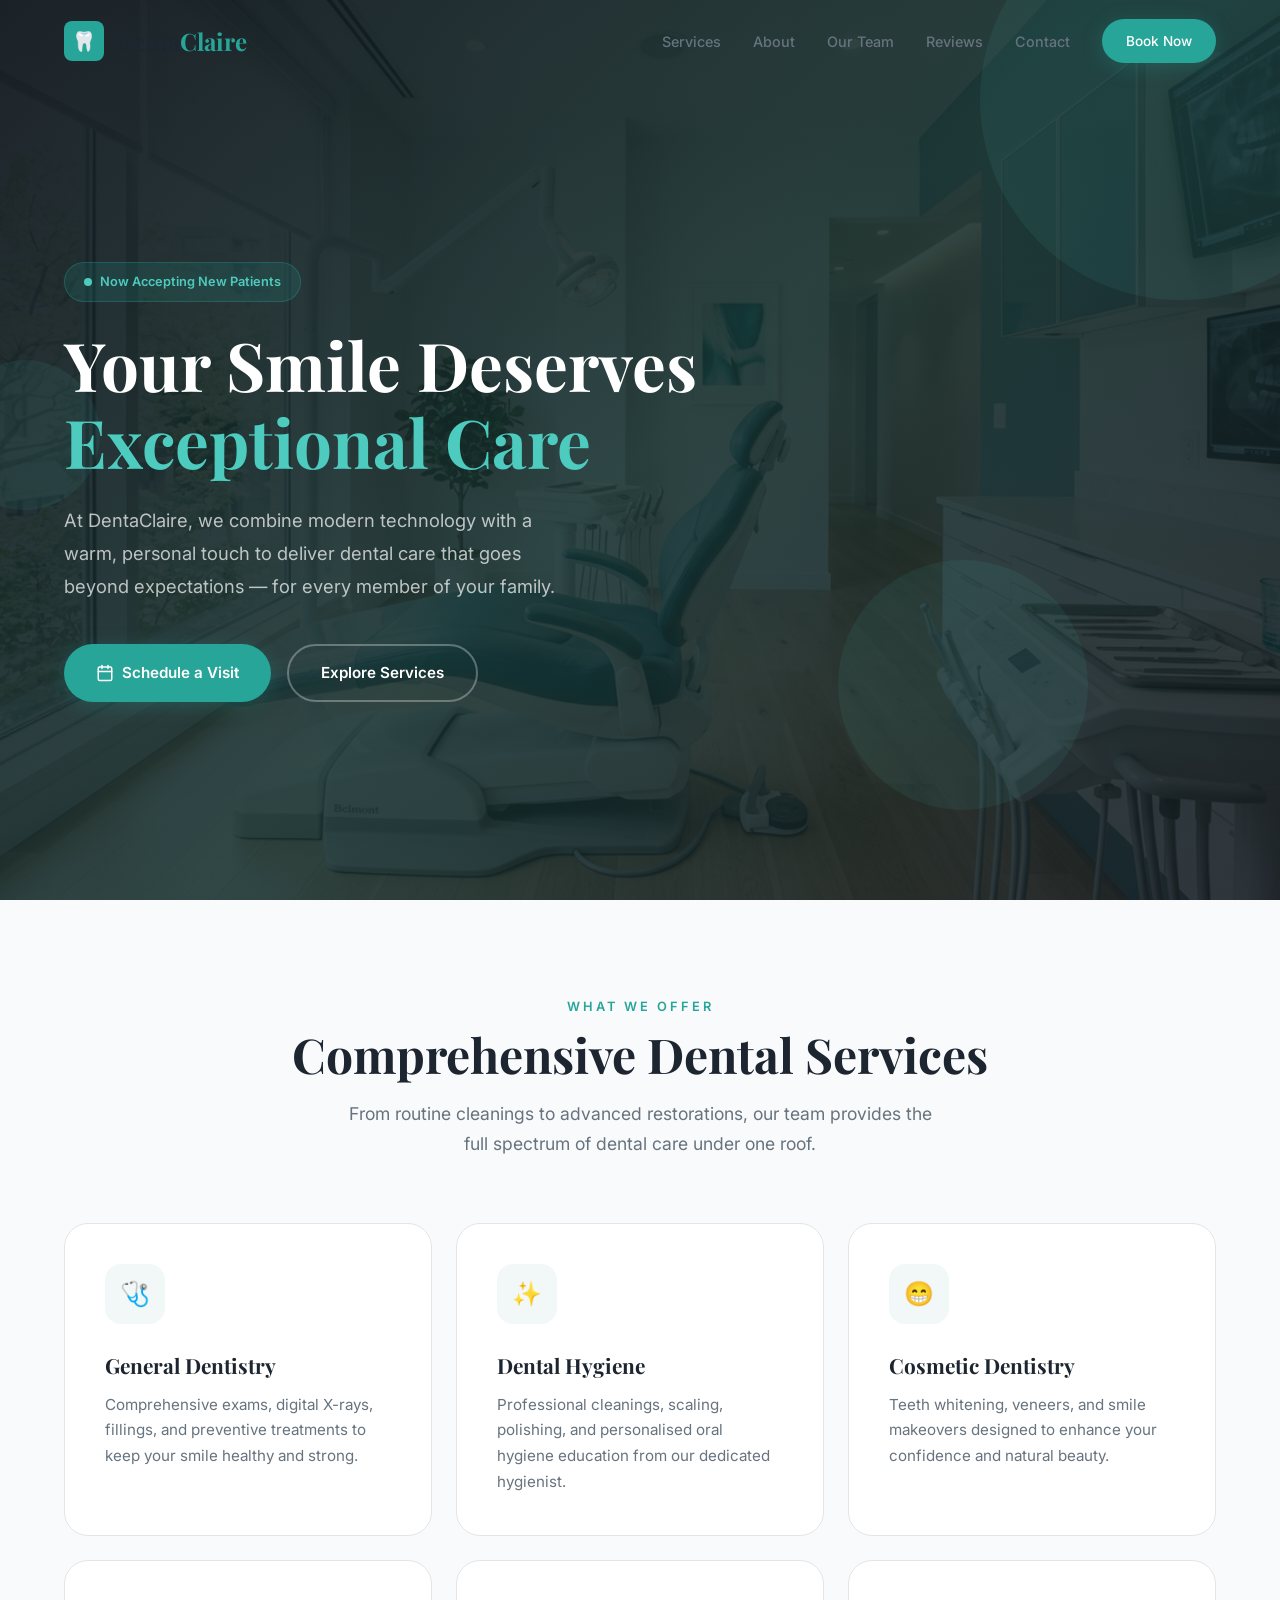
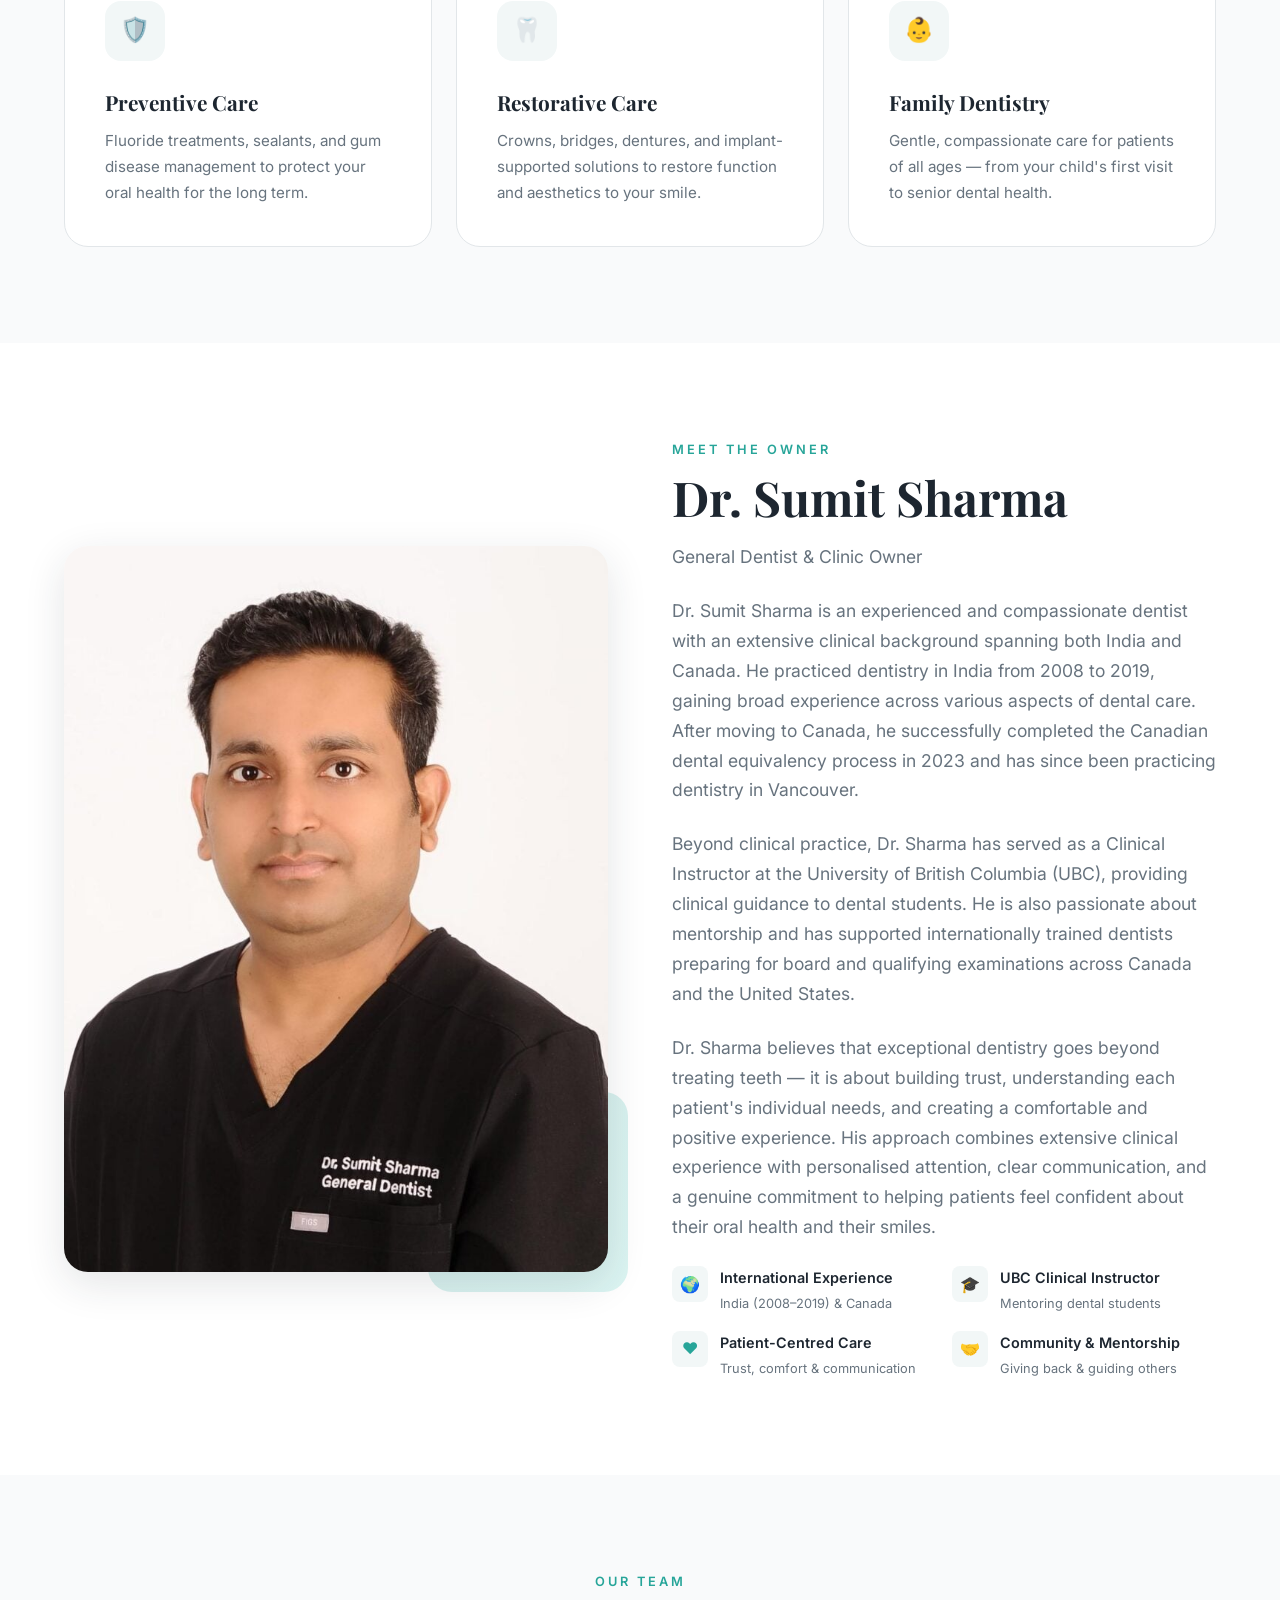
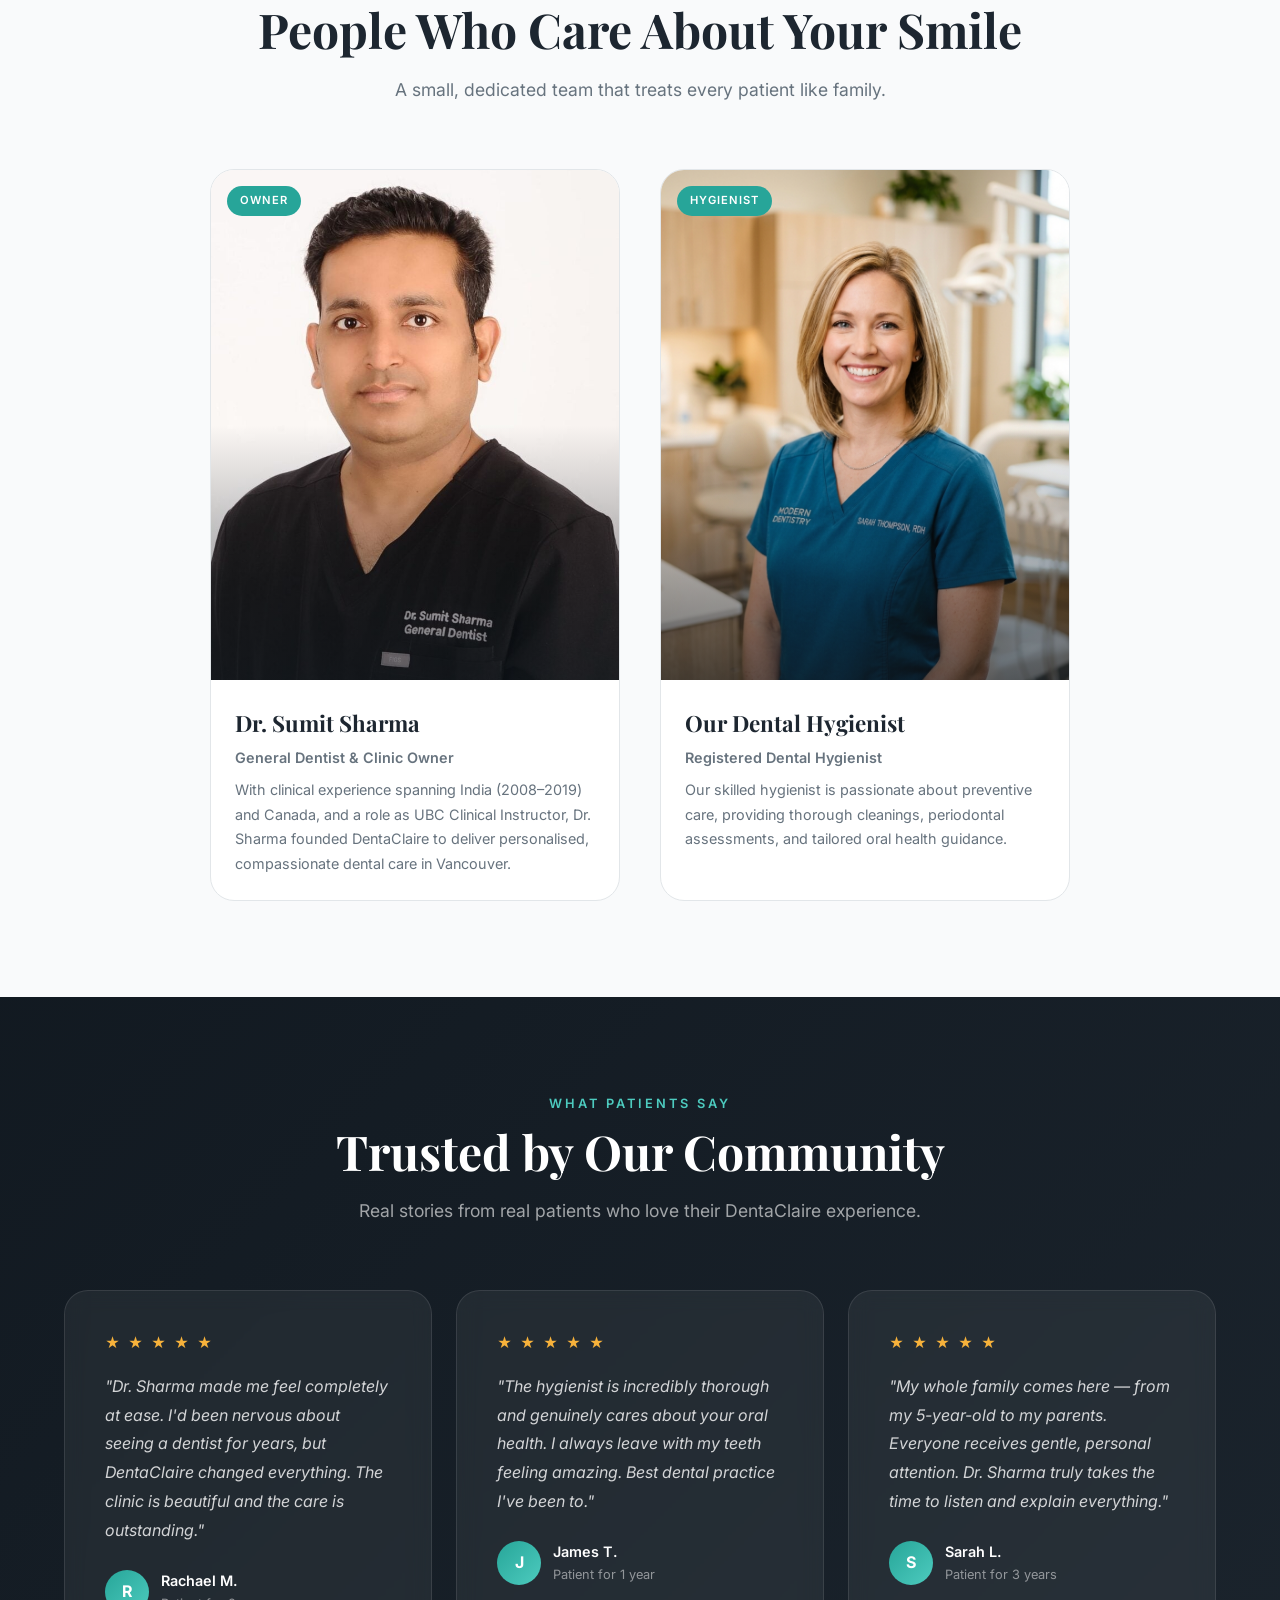
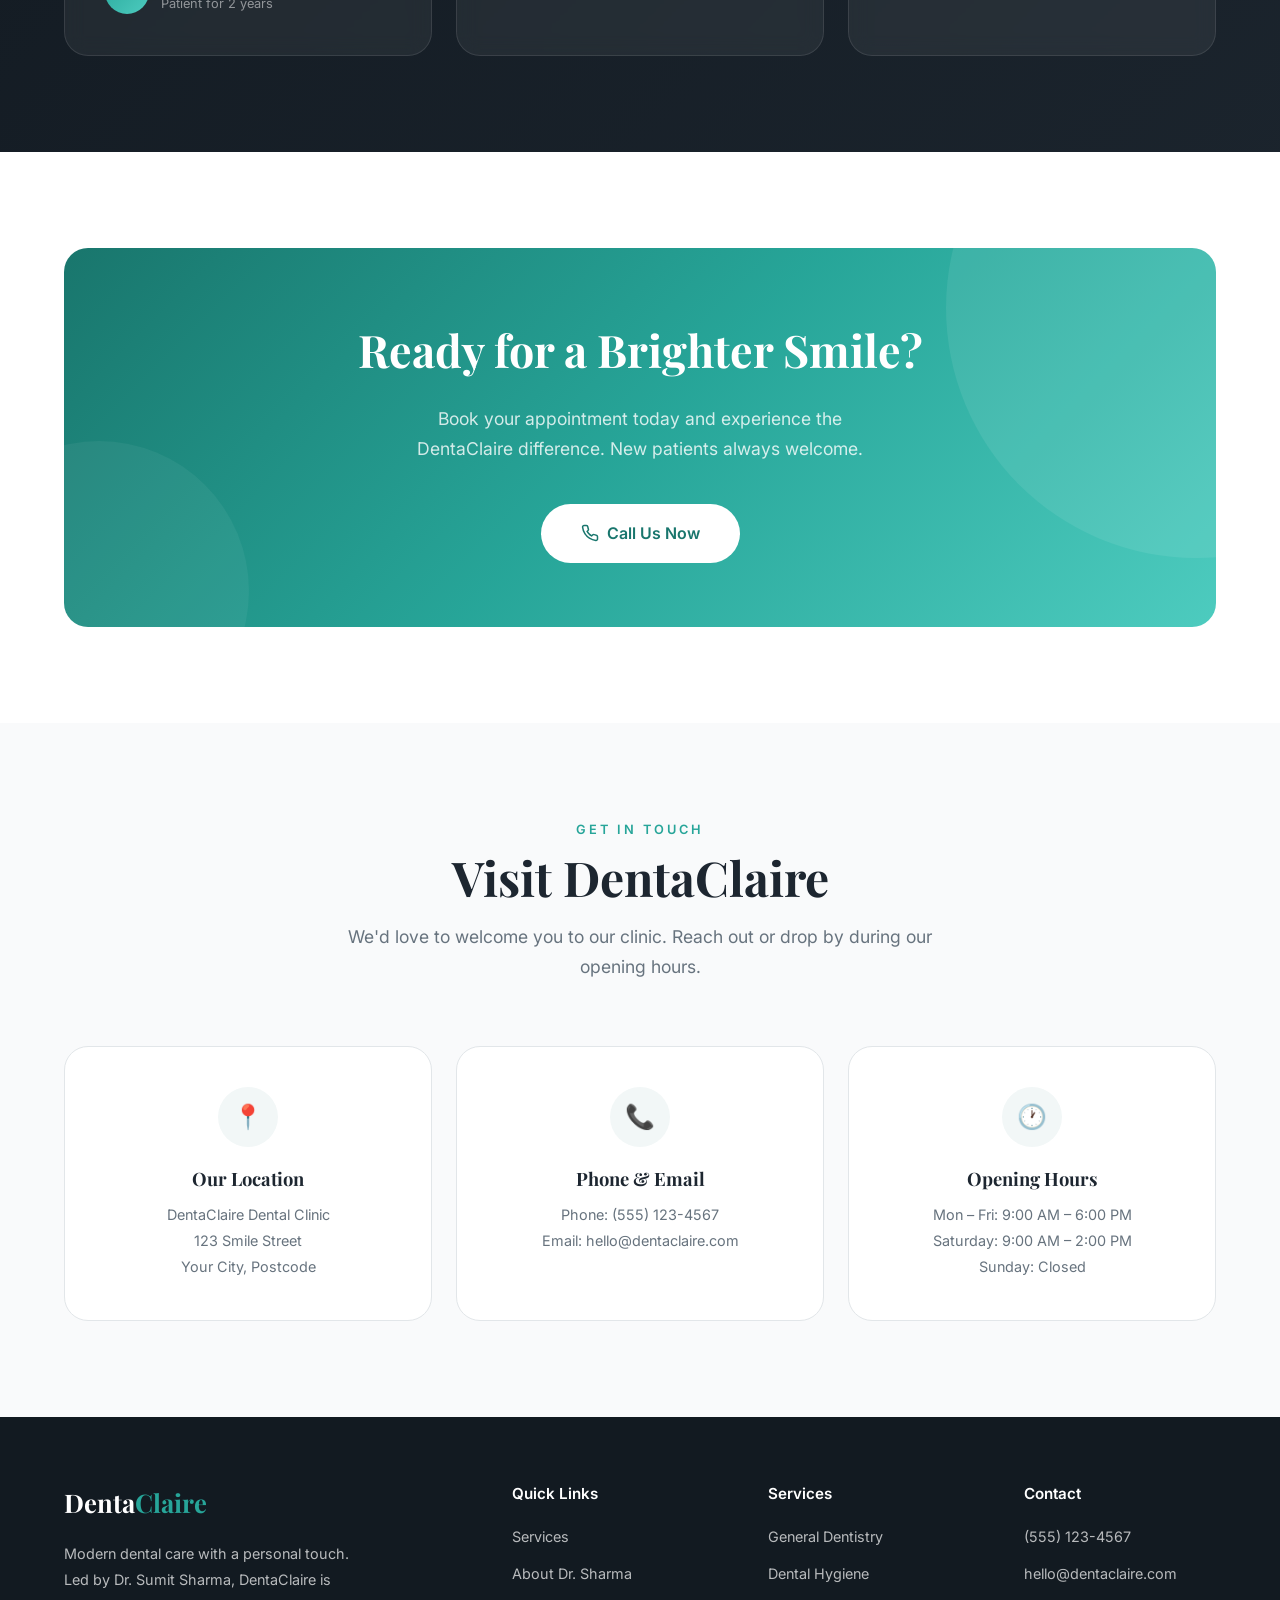
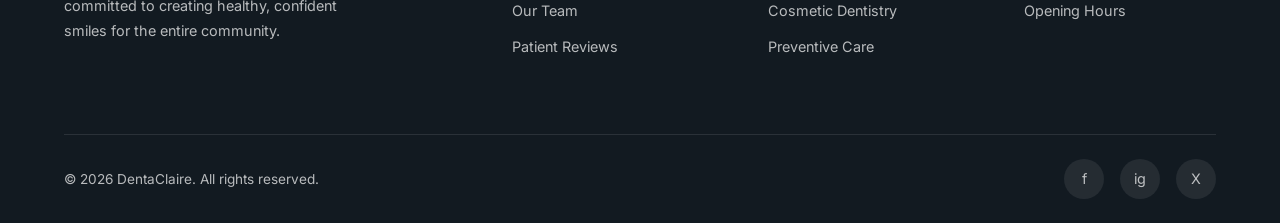
==== index.html @ c6ce3fb0 "Add files via upload" ====
<!DOCTYPE html>
<html lang="en">
<head>
  <meta charset="UTF-8">
  <meta name="viewport" content="width=device-width, initial-scale=1.0">
  <title>DentaClaire — Modern Dental Care by Dr. Sumit Sharma</title>
  <meta name="description" content="DentaClaire offers exceptional dental care including general dentistry and hygiene services. Led by Dr. Sumit Sharma, owner and general dentist, we provide a premium patient experience.">
  <meta name="keywords" content="dentist, dental clinic, dental hygienist, Dr. Sumit Sharma, DentaClaire, teeth cleaning, oral health">
  <link rel="stylesheet" href="style.css">
  <link rel="icon" type="image/svg+xml" href="data:image/svg+xml,<svg xmlns='http://www.w3.org/2000/svg' viewBox='0 0 100 100'><text y='.9em' font-size='90'>🦷</text></svg>">
</head>
<body>

  <!-- ============================================ -->
  <!-- NAVIGATION                                   -->
  <!-- ============================================ -->
  <nav class="navbar" id="navbar">
    <div class="container">
      <a href="#" class="nav-logo">
        <div class="nav-logo-icon">🦷</div>
        <div class="nav-logo-text">Denta<span>Claire</span></div>
      </a>

      <ul class="nav-links" id="navLinks">
        <li><a href="#services">Services</a></li>
        <li><a href="#about">About</a></li>
        <li><a href="#team">Our Team</a></li>
        <li><a href="#testimonials">Reviews</a></li>
        <li><a href="#contact">Contact</a></li>
        <li><a href="#contact" class="btn btn-primary nav-cta">Book Now</a></li>
      </ul>

      <button class="nav-toggle" id="navToggle" aria-label="Toggle navigation">
        <span></span>
        <span></span>
        <span></span>
      </button>
    </div>
  </nav>

  <!-- ============================================ -->
  <!-- HERO                                         -->
  <!-- ============================================ -->
  <section class="hero" id="hero">
    <div class="hero-bg">
      <img src="images/hero.jpg" alt="Modern DentaClaire clinic interior">
    </div>
    <div class="hero-shapes">
      <div class="hero-shape"></div>
      <div class="hero-shape"></div>
      <div class="hero-shape"></div>
    </div>
    <div class="container">
      <div class="hero-content">
        <div class="hero-badge">
          <span class="dot"></span>
          Now Accepting New Patients
        </div>
        <h1>
          Your Smile Deserves<br>
          <span class="highlight">Exceptional Care</span>
        </h1>
        <p>
          At DentaClaire, we combine modern technology with a warm, personal touch to deliver dental care that goes beyond expectations — for every member of your family.
        </p>
        <div class="hero-btns">
          <a href="#contact" class="btn btn-primary">
            <svg width="18" height="18" viewBox="0 0 24 24" fill="none" stroke="currentColor" stroke-width="2" stroke-linecap="round" stroke-linejoin="round"><rect x="3" y="4" width="18" height="18" rx="2" ry="2"/><line x1="16" y1="2" x2="16" y2="6"/><line x1="8" y1="2" x2="8" y2="6"/><line x1="3" y1="10" x2="21" y2="10"/></svg>
            Schedule a Visit
          </a>
          <a href="#services" class="btn btn-outline" style="border-color: hsla(0,0%,100%,0.3); color: #fff;">
            Explore Services
          </a>
        </div>

      </div>
    </div>
  </section>

  <!-- ============================================ -->
  <!-- SERVICES                                     -->
  <!-- ============================================ -->
  <section class="services" id="services">
    <div class="container">
      <div class="services-header reveal">
        <p class="section-eyebrow">What We Offer</p>
        <h2 class="section-title">Comprehensive Dental Services</h2>
        <p class="section-subtitle">
          From routine cleanings to advanced restorations, our team provides the full spectrum of dental care under one roof.
        </p>
      </div>
      <div class="services-grid">

        <div class="service-card reveal">
          <div class="service-icon">🩺</div>
          <h3>General Dentistry</h3>
          <p>Comprehensive exams, digital X-rays, fillings, and preventive treatments to keep your smile healthy and strong.</p>
        </div>

        <div class="service-card reveal">
          <div class="service-icon">✨</div>
          <h3>Dental Hygiene</h3>
          <p>Professional cleanings, scaling, polishing, and personalised oral hygiene education from our dedicated hygienist.</p>
        </div>

        <div class="service-card reveal">
          <div class="service-icon">😁</div>
          <h3>Cosmetic Dentistry</h3>
          <p>Teeth whitening, veneers, and smile makeovers designed to enhance your confidence and natural beauty.</p>
        </div>

        <div class="service-card reveal">
          <div class="service-icon">🛡️</div>
          <h3>Preventive Care</h3>
          <p>Fluoride treatments, sealants, and gum disease management to protect your oral health for the long term.</p>
        </div>

        <div class="service-card reveal">
          <div class="service-icon">🦷</div>
          <h3>Restorative Care</h3>
          <p>Crowns, bridges, dentures, and implant-supported solutions to restore function and aesthetics to your smile.</p>
        </div>

        <div class="service-card reveal">
          <div class="service-icon">👶</div>
          <h3>Family Dentistry</h3>
          <p>Gentle, compassionate care for patients of all ages — from your child's first visit to senior dental health.</p>
        </div>

      </div>
    </div>
  </section>

  <!-- ============================================ -->
  <!-- ABOUT — DR. SUMIT SHARMA                     -->
  <!-- ============================================ -->
  <section class="about" id="about">
    <div class="container">
      <div class="about-grid">
        <div class="about-image-wrapper reveal">
          <img src="images/dr-sumit-sharma.jpg" alt="Dr. Sumit Sharma — Owner & General Dentist at DentaClaire">
          <div class="about-image-accent"></div>
        </div>
        <div class="about-content reveal">
          <p class="section-eyebrow">Meet the Owner</p>
          <h2 class="section-title">Dr. Sumit Sharma</h2>
          <p class="section-subtitle">
            General Dentist &amp; Clinic Owner
          </p>
          <p class="section-subtitle" style="margin-top: var(--space-sm);">
            Dr. Sumit Sharma is an experienced and compassionate dentist with an extensive clinical background spanning both India and Canada. He practiced dentistry in India from 2008 to 2019, gaining broad experience across various aspects of dental care. After moving to Canada, he successfully completed the Canadian dental equivalency process in 2023 and has since been practicing dentistry in Vancouver.
          </p>
          <p class="section-subtitle" style="margin-top: var(--space-sm);">
            Beyond clinical practice, Dr. Sharma has served as a Clinical Instructor at the University of British Columbia (UBC), providing clinical guidance to dental students. He is also passionate about mentorship and has supported internationally trained dentists preparing for board and qualifying examinations across Canada and the United States.
          </p>
          <p class="section-subtitle" style="margin-top: var(--space-sm);">
            Dr. Sharma believes that exceptional dentistry goes beyond treating teeth — it is about building trust, understanding each patient's individual needs, and creating a comfortable and positive experience. His approach combines extensive clinical experience with personalised attention, clear communication, and a genuine commitment to helping patients feel confident about their oral health and their smiles.
          </p>
          <div class="about-highlights">
            <div class="about-highlight">
              <div class="about-highlight-icon">🌍</div>
              <div>
                <h4>International Experience</h4>
                <p>India (2008–2019) &amp; Canada</p>
              </div>
            </div>
            <div class="about-highlight">
              <div class="about-highlight-icon">🎓</div>
              <div>
                <h4>UBC Clinical Instructor</h4>
                <p>Mentoring dental students</p>
              </div>
            </div>
            <div class="about-highlight">
              <div class="about-highlight-icon">❤️</div>
              <div>
                <h4>Patient-Centred Care</h4>
                <p>Trust, comfort &amp; communication</p>
              </div>
            </div>
            <div class="about-highlight">
              <div class="about-highlight-icon">🤝</div>
              <div>
                <h4>Community &amp; Mentorship</h4>
                <p>Giving back &amp; guiding others</p>
              </div>
            </div>
          </div>
        </div>
      </div>
    </div>
  </section>

  <!-- ============================================ -->
  <!-- TEAM                                         -->
  <!-- ============================================ -->
  <section class="team" id="team">
    <div class="container">
      <div class="team-header reveal">
        <p class="section-eyebrow">Our Team</p>
        <h2 class="section-title">People Who Care About Your Smile</h2>
        <p class="section-subtitle">
          A small, dedicated team that treats every patient like family.
        </p>
      </div>
      <div class="team-grid">

        <div class="team-card reveal">
          <div class="team-card-image">
            <img src="images/dr-sumit-sharma.jpg" alt="Dr. Sumit Sharma">
            <div class="team-card-overlay"></div>
            <span class="team-card-badge">Owner</span>
          </div>
          <div class="team-card-body">
            <h3>Dr. Sumit Sharma</h3>
            <p class="team-card-role">General Dentist & Clinic Owner</p>
            <p>With clinical experience spanning India (2008–2019) and Canada, and a role as UBC Clinical Instructor, Dr. Sharma founded DentaClaire to deliver personalised, compassionate dental care in Vancouver.</p>
          </div>
        </div>

        <div class="team-card reveal">
          <div class="team-card-image">
            <img src="images/hygienist.jpg" alt="Dental Hygienist at DentaClaire">
            <div class="team-card-overlay"></div>
            <span class="team-card-badge">Hygienist</span>
          </div>
          <div class="team-card-body">
            <h3>Our Dental Hygienist</h3>
            <p class="team-card-role">Registered Dental Hygienist</p>
            <p>Our skilled hygienist is passionate about preventive care, providing thorough cleanings, periodontal assessments, and tailored oral health guidance.</p>
          </div>
        </div>

      </div>
    </div>
  </section>

  <!-- ============================================ -->
  <!-- TESTIMONIALS                                 -->
  <!-- ============================================ -->
  <section class="testimonials" id="testimonials">
    <div class="container">
      <div class="testimonials-header reveal">
        <p class="section-eyebrow">What Patients Say</p>
        <h2 class="section-title">Trusted by Our Community</h2>
        <p class="section-subtitle">
          Real stories from real patients who love their DentaClaire experience.
        </p>
      </div>
      <div class="testimonials-grid">

        <div class="testimonial-card reveal">
          <div class="testimonial-stars">★ ★ ★ ★ ★</div>
          <blockquote>
            "Dr. Sharma made me feel completely at ease. I'd been nervous about seeing a dentist for years, but DentaClaire changed everything. The clinic is beautiful and the care is outstanding."
          </blockquote>
          <div class="testimonial-author">
            <div class="testimonial-avatar">R</div>
            <div class="testimonial-author-info">
              <h4>Rachael M.</h4>
              <p>Patient for 2 years</p>
            </div>
          </div>
        </div>

        <div class="testimonial-card reveal">
          <div class="testimonial-stars">★ ★ ★ ★ ★</div>
          <blockquote>
            "The hygienist is incredibly thorough and genuinely cares about your oral health. I always leave with my teeth feeling amazing. Best dental practice I've been to."
          </blockquote>
          <div class="testimonial-author">
            <div class="testimonial-avatar">J</div>
            <div class="testimonial-author-info">
              <h4>James T.</h4>
              <p>Patient for 1 year</p>
            </div>
          </div>
        </div>

        <div class="testimonial-card reveal">
          <div class="testimonial-stars">★ ★ ★ ★ ★</div>
          <blockquote>
            "My whole family comes here — from my 5-year-old to my parents. Everyone receives gentle, personal attention. Dr. Sharma truly takes the time to listen and explain everything."
          </blockquote>
          <div class="testimonial-author">
            <div class="testimonial-avatar">S</div>
            <div class="testimonial-author-info">
              <h4>Sarah L.</h4>
              <p>Patient for 3 years</p>
            </div>
          </div>
        </div>

      </div>
    </div>
  </section>

  <!-- ============================================ -->
  <!-- CTA BANNER                                   -->
  <!-- ============================================ -->
  <section class="cta-section">
    <div class="container">
      <div class="cta-banner reveal">
        <h2>Ready for a Brighter Smile?</h2>
        <p>Book your appointment today and experience the DentaClaire difference. New patients always welcome.</p>
        <a href="#contact" class="btn btn-white">
          <svg width="18" height="18" viewBox="0 0 24 24" fill="none" stroke="currentColor" stroke-width="2" stroke-linecap="round" stroke-linejoin="round"><path d="M22 16.92v3a2 2 0 0 1-2.18 2 19.79 19.79 0 0 1-8.63-3.07 19.5 19.5 0 0 1-6-6 19.79 19.79 0 0 1-3.07-8.67A2 2 0 0 1 4.11 2h3a2 2 0 0 1 2 1.72c.127.96.361 1.903.7 2.81a2 2 0 0 1-.45 2.11L8.09 9.91a16 16 0 0 0 6 6l1.27-1.27a2 2 0 0 1 2.11-.45c.907.339 1.85.573 2.81.7A2 2 0 0 1 22 16.92z"/></svg>
          Call Us Now
        </a>
      </div>
    </div>
  </section>

  <!-- ============================================ -->
  <!-- CONTACT & HOURS                              -->
  <!-- ============================================ -->
  <section class="contact" id="contact">
    <div class="container">
      <div class="contact-header reveal">
        <p class="section-eyebrow">Get in Touch</p>
        <h2 class="section-title">Visit DentaClaire</h2>
        <p class="section-subtitle">
          We'd love to welcome you to our clinic. Reach out or drop by during our opening hours.
        </p>
      </div>
      <div class="contact-grid">

        <div class="contact-card reveal">
          <div class="contact-card-icon">📍</div>
          <h3>Our Location</h3>
          <p>DentaClaire Dental Clinic<br>123 Smile Street<br>Your City, Postcode</p>
        </div>

        <div class="contact-card reveal">
          <div class="contact-card-icon">📞</div>
          <h3>Phone & Email</h3>
          <p>Phone: (555) 123-4567<br>Email: hello@dentaclaire.com</p>
        </div>

        <div class="contact-card reveal">
          <div class="contact-card-icon">🕐</div>
          <h3>Opening Hours</h3>
          <p>
            Mon – Fri: 9:00 AM – 6:00 PM<br>
            Saturday: 9:00 AM – 2:00 PM<br>
            Sunday: Closed
          </p>
        </div>

      </div>
    </div>
  </section>

  <!-- ============================================ -->
  <!-- FOOTER                                       -->
  <!-- ============================================ -->
  <footer class="footer">
    <div class="container">
      <div class="footer-grid">
        <div class="footer-brand">
          <div class="nav-logo-text" style="font-size: 1.6rem; margin-bottom: 1rem;">Denta<span>Claire</span></div>
          <p>Modern dental care with a personal touch. Led by Dr. Sumit Sharma, DentaClaire is committed to creating healthy, confident smiles for the entire community.</p>
        </div>
        <div>
          <h4>Quick Links</h4>
          <ul class="footer-links">
            <li><a href="#services">Services</a></li>
            <li><a href="#about">About Dr. Sharma</a></li>
            <li><a href="#team">Our Team</a></li>
            <li><a href="#testimonials">Patient Reviews</a></li>
          </ul>
        </div>
        <div>
          <h4>Services</h4>
          <ul class="footer-links">
            <li><a href="#services">General Dentistry</a></li>
            <li><a href="#services">Dental Hygiene</a></li>
            <li><a href="#services">Cosmetic Dentistry</a></li>
            <li><a href="#services">Preventive Care</a></li>
          </ul>
        </div>
        <div>
          <h4>Contact</h4>
          <ul class="footer-links">
            <li><a href="tel:+15551234567">(555) 123-4567</a></li>
            <li><a href="mailto:hello@dentaclaire.com">hello@dentaclaire.com</a></li>
            <li><a href="#contact">Opening Hours</a></li>
          </ul>
        </div>
      </div>
      <div class="footer-bottom">
        <p>&copy; 2026 DentaClaire. All rights reserved.</p>
        <div class="footer-social">
          <a href="#" aria-label="Facebook">f</a>
          <a href="#" aria-label="Instagram">ig</a>
          <a href="#" aria-label="Twitter">X</a>
        </div>
      </div>
    </div>
  </footer>

  <!-- ============================================ -->
  <!-- JAVASCRIPT                                   -->
  <!-- ============================================ -->
  <script>
    // --- Navbar scroll effect ---
    const navbar = document.getElementById('navbar');
    window.addEventListener('scroll', () => {
      navbar.classList.toggle('scrolled', window.scrollY > 60);
    });

    // --- Mobile nav toggle ---
    const navToggle = document.getElementById('navToggle');
    const navLinks = document.getElementById('navLinks');

    navToggle.addEventListener('click', () => {
      navLinks.classList.toggle('active');
    });

    // Close mobile nav when a link is clicked
    navLinks.querySelectorAll('a').forEach(link => {
      link.addEventListener('click', () => {
        navLinks.classList.remove('active');
      });
    });

    // --- Scroll reveal animations ---
    const revealElements = document.querySelectorAll('.reveal');
    const revealObserver = new IntersectionObserver(
      (entries) => {
        entries.forEach((entry, i) => {
          if (entry.isIntersecting) {
            // Stagger animation
            setTimeout(() => {
              entry.target.classList.add('visible');
            }, i * 100);
            revealObserver.unobserve(entry.target);
          }
        });
      },
      { threshold: 0.15, rootMargin: '0px 0px -50px 0px' }
    );

    revealElements.forEach(el => revealObserver.observe(el));

    // --- Smooth scroll for anchor links ---
    document.querySelectorAll('a[href^="#"]').forEach(anchor => {
      anchor.addEventListener('click', function (e) {
        e.preventDefault();
        const target = document.querySelector(this.getAttribute('href'));
        if (target) {
          target.scrollIntoView({ behavior: 'smooth', block: 'start' });
        }
      });
    });

    // --- Counter animation for hero stats ---
    function animateCounter(element, target, suffix = '') {
      let current = 0;
      const increment = target / 60;
      const timer = setInterval(() => {
        current += increment;
        if (current >= target) {
          current = target;
          clearInterval(timer);
        }
        element.textContent = Math.floor(current) + suffix;
      }, 16);
    }

    const statsObserver = new IntersectionObserver((entries) => {
      entries.forEach(entry => {
        if (entry.isIntersecting) {
          const stats = entry.target.querySelectorAll('.hero-stat-number');
          animateCounter(stats[0], 3, '+');
          animateCounter(stats[1], 2, 'k+');
          animateCounter(stats[2], 98, '%');
          statsObserver.unobserve(entry.target);
        }
      });
    }, { threshold: 0.5 });

    const heroStats = document.querySelector('.hero-stats');
    if (heroStats) statsObserver.observe(heroStats);
  </script>

</body>
</html>
---- style.css ----
/* ============================================
   DentaClaire — Design System & Styles
   ============================================ */

/* --- Google Fonts --- */
@import url('https://fonts.googleapis.com/css2?family=Inter:wght@300;400;500;600;700;800&family=Playfair+Display:wght@400;500;600;700&display=swap');

/* --- CSS Custom Properties --- */
:root {
  /* Primary Palette */
  --clr-primary: hsl(174, 62%, 40%);
  --clr-primary-light: hsl(174, 55%, 55%);
  --clr-primary-dark: hsl(174, 65%, 28%);
  --clr-primary-glow: hsla(174, 62%, 40%, 0.25);

  /* Accent */
  --clr-accent: hsl(38, 92%, 60%);
  --clr-accent-soft: hsl(38, 80%, 72%);

  /* Neutrals */
  --clr-bg: hsl(200, 20%, 98%);
  --clr-surface: hsl(0, 0%, 100%);
  --clr-surface-alt: hsl(174, 25%, 96%);
  --clr-text: hsl(210, 25%, 15%);
  --clr-text-muted: hsl(210, 10%, 45%);
  --clr-border: hsl(210, 15%, 90%);

  /* Dark overlay */
  --clr-dark: hsl(210, 30%, 10%);
  --clr-dark-surface: hsl(210, 25%, 14%);

  /* Typography */
  --ff-heading: 'Playfair Display', Georgia, serif;
  --ff-body: 'Inter', -apple-system, BlinkMacSystemFont, sans-serif;

  /* Spacing */
  --space-xs: 0.5rem;
  --space-sm: 1rem;
  --space-md: 1.5rem;
  --space-lg: 2.5rem;
  --space-xl: 4rem;
  --space-2xl: 6rem;

  /* Border radius */
  --radius-sm: 0.5rem;
  --radius-md: 1rem;
  --radius-lg: 1.5rem;
  --radius-full: 50%;

  /* Shadows */
  --shadow-sm: 0 1px 3px hsla(210, 25%, 15%, 0.06);
  --shadow-md: 0 4px 16px hsla(210, 25%, 15%, 0.08);
  --shadow-lg: 0 12px 40px hsla(210, 25%, 15%, 0.12);
  --shadow-glow: 0 0 40px var(--clr-primary-glow);

  /* Transitions */
  --ease: cubic-bezier(0.4, 0, 0.2, 1);
  --duration: 0.35s;
}

/* --- Reset & Base --- */
*,
*::before,
*::after {
  margin: 0;
  padding: 0;
  box-sizing: border-box;
}

html {
  scroll-behavior: smooth;
  font-size: 16px;
}

body {
  font-family: var(--ff-body);
  color: var(--clr-text);
  background: var(--clr-bg);
  line-height: 1.7;
  -webkit-font-smoothing: antialiased;
  overflow-x: hidden;
}

img {
  max-width: 100%;
  display: block;
}

a {
  text-decoration: none;
  color: inherit;
}

ul {
  list-style: none;
}

/* --- Utility --- */
.container {
  width: min(1200px, 90%);
  margin-inline: auto;
}

.section-eyebrow {
  font-family: var(--ff-body);
  font-size: 0.8rem;
  font-weight: 600;
  letter-spacing: 3px;
  text-transform: uppercase;
  color: var(--clr-primary);
  margin-bottom: var(--space-xs);
}

.section-title {
  font-family: var(--ff-heading);
  font-size: clamp(2rem, 4vw, 3rem);
  font-weight: 700;
  color: var(--clr-text);
  line-height: 1.2;
  margin-bottom: var(--space-sm);
}

.section-subtitle {
  font-size: 1.1rem;
  color: var(--clr-text-muted);
  max-width: 600px;
}

.btn {
  display: inline-flex;
  align-items: center;
  gap: 0.5rem;
  padding: 0.9rem 2rem;
  border: none;
  border-radius: 50px;
  font-family: var(--ff-body);
  font-size: 0.95rem;
  font-weight: 600;
  cursor: pointer;
  transition: all var(--duration) var(--ease);
}

.btn-primary {
  background: var(--clr-primary);
  color: #fff;
  box-shadow: 0 4px 20px var(--clr-primary-glow);
}

.btn-primary:hover {
  background: var(--clr-primary-dark);
  transform: translateY(-2px);
  box-shadow: 0 8px 30px var(--clr-primary-glow);
}

.btn-outline {
  background: transparent;
  color: var(--clr-primary);
  border: 2px solid var(--clr-primary);
}

.btn-outline:hover {
  background: var(--clr-primary);
  color: #fff;
  transform: translateY(-2px);
}

.btn-white {
  background: #fff;
  color: var(--clr-primary-dark);
}

.btn-white:hover {
  background: hsla(0, 0%, 100%, 0.9);
  transform: translateY(-2px);
}

/* --- Scroll Animations --- */
.reveal {
  opacity: 0;
  transform: translateY(40px);
  transition: opacity 0.7s var(--ease), transform 0.7s var(--ease);
}

.reveal.visible {
  opacity: 1;
  transform: translateY(0);
}

/* --- NAVIGATION --- */
.navbar {
  position: fixed;
  top: 0;
  left: 0;
  width: 100%;
  z-index: 1000;
  padding: 1.2rem 0;
  transition: all var(--duration) var(--ease);
}

.navbar.scrolled {
  background: hsla(0, 0%, 100%, 0.92);
  backdrop-filter: blur(16px);
  -webkit-backdrop-filter: blur(16px);
  box-shadow: var(--shadow-sm);
  padding: 0.8rem 0;
}

.navbar .container {
  display: flex;
  align-items: center;
  justify-content: space-between;
}

.nav-logo {
  display: flex;
  align-items: center;
  gap: 0.6rem;
}

.nav-logo-icon {
  width: 40px;
  height: 40px;
  background: var(--clr-primary);
  border-radius: var(--radius-sm);
  display: flex;
  align-items: center;
  justify-content: center;
  color: #fff;
  font-size: 1.2rem;
}

.nav-logo-text {
  font-family: var(--ff-heading);
  font-size: 1.5rem;
  font-weight: 700;
  color: var(--clr-text);
}

.nav-logo-text span {
  color: var(--clr-primary);
}

.nav-links {
  display: flex;
  align-items: center;
  gap: 2rem;
}

.nav-links a {
  font-size: 0.9rem;
  font-weight: 500;
  color: var(--clr-text-muted);
  transition: color var(--duration) var(--ease);
  position: relative;
}

.nav-links a::after {
  content: '';
  position: absolute;
  bottom: -4px;
  left: 0;
  width: 0;
  height: 2px;
  background: var(--clr-primary);
  transition: width var(--duration) var(--ease);
}

.nav-links a:hover {
  color: var(--clr-primary);
}

.nav-links a:hover::after {
  width: 100%;
}

.nav-cta {
  padding: 0.65rem 1.5rem !important;
  font-size: 0.85rem !important;
  color: #fff !important;
}

.nav-cta::after {
  display: none !important;
}

/* Mobile toggle */
.nav-toggle {
  display: none;
  flex-direction: column;
  gap: 5px;
  background: none;
  border: none;
  cursor: pointer;
  padding: 4px;
}

.nav-toggle span {
  width: 24px;
  height: 2px;
  background: var(--clr-text);
  border-radius: 2px;
  transition: all var(--duration) var(--ease);
}

/* --- HERO SECTION --- */
.hero {
  position: relative;
  min-height: 100vh;
  display: flex;
  align-items: center;
  overflow: hidden;
  background: var(--clr-dark);
}

.hero-bg {
  position: absolute;
  inset: 0;
  z-index: 1;
}

.hero-bg img {
  width: 100%;
  height: 100%;
  object-fit: cover;
  opacity: 0.4;
}

.hero-bg::after {
  content: '';
  position: absolute;
  inset: 0;
  background: linear-gradient(
    135deg,
    hsla(210, 30%, 8%, 0.85) 0%,
    hsla(174, 40%, 15%, 0.7) 50%,
    hsla(210, 30%, 8%, 0.6) 100%
  );
}

.hero .container {
  position: relative;
  z-index: 2;
  display: grid;
  grid-template-columns: 1fr;
  gap: var(--space-lg);
  padding-top: 8rem;
  padding-bottom: 4rem;
}

.hero-content {
  max-width: 700px;
}

.hero-badge {
  display: inline-flex;
  align-items: center;
  gap: 0.5rem;
  background: hsla(174, 62%, 40%, 0.15);
  border: 1px solid hsla(174, 62%, 40%, 0.3);
  border-radius: 50px;
  padding: 0.5rem 1.2rem;
  font-size: 0.8rem;
  font-weight: 600;
  color: var(--clr-primary-light);
  margin-bottom: var(--space-md);
  animation: fadeSlideDown 0.8s var(--ease) 0.2s both;
}

.hero-badge .dot {
  width: 8px;
  height: 8px;
  border-radius: var(--radius-full);
  background: var(--clr-primary-light);
  animation: pulse-dot 2s infinite;
}

@keyframes pulse-dot {
  0%, 100% { opacity: 1; }
  50% { opacity: 0.4; }
}

.hero h1 {
  font-family: var(--ff-heading);
  font-size: clamp(2.5rem, 5.5vw, 4.2rem);
  font-weight: 700;
  color: #fff;
  line-height: 1.15;
  margin-bottom: var(--space-md);
  animation: fadeSlideDown 0.8s var(--ease) 0.4s both;
}

.hero h1 .highlight {
  color: var(--clr-primary-light);
  position: relative;
}

.hero p {
  font-size: 1.15rem;
  color: hsla(0, 0%, 100%, 0.7);
  line-height: 1.8;
  margin-bottom: var(--space-lg);
  max-width: 520px;
  animation: fadeSlideDown 0.8s var(--ease) 0.6s both;
}

.hero-btns {
  display: flex;
  gap: var(--space-sm);
  flex-wrap: wrap;
  animation: fadeSlideDown 0.8s var(--ease) 0.8s both;
}

.hero-stats {
  display: flex;
  gap: var(--space-xl);
  margin-top: var(--space-xl);
  animation: fadeSlideDown 0.8s var(--ease) 1s both;
}

.hero-stat {
  text-align: left;
}

.hero-stat-number {
  font-family: var(--ff-heading);
  font-size: 2.5rem;
  font-weight: 700;
  color: #fff;
}

.hero-stat-label {
  font-size: 0.85rem;
  color: hsla(0, 0%, 100%, 0.5);
  margin-top: 0.25rem;
}

@keyframes fadeSlideDown {
  from {
    opacity: 0;
    transform: translateY(30px);
  }
  to {
    opacity: 1;
    transform: translateY(0);
  }
}

/* Floating shapes */
.hero-shapes {
  position: absolute;
  inset: 0;
  z-index: 1;
  pointer-events: none;
  overflow: hidden;
}

.hero-shape {
  position: absolute;
  border-radius: var(--radius-full);
  opacity: 0.08;
  background: var(--clr-primary-light);
}

.hero-shape:nth-child(1) {
  width: 400px;
  height: 400px;
  top: -100px;
  right: -100px;
  animation: float 8s ease-in-out infinite;
}

.hero-shape:nth-child(2) {
  width: 250px;
  height: 250px;
  bottom: 10%;
  right: 15%;
  animation: float 10s ease-in-out infinite reverse;
}

.hero-shape:nth-child(3) {
  width: 150px;
  height: 150px;
  top: 40%;
  left: -50px;
  animation: float 6s ease-in-out infinite 2s;
}

@keyframes float {
  0%, 100% { transform: translateY(0) scale(1); }
  50% { transform: translateY(-30px) scale(1.05); }
}

/* --- SERVICES SECTION --- */
.services {
  padding: var(--space-2xl) 0;
  background: var(--clr-bg);
}

.services-header {
  text-align: center;
  margin-bottom: var(--space-xl);
}

.services-header .section-subtitle {
  margin-inline: auto;
}

.services-grid {
  display: grid;
  grid-template-columns: repeat(auto-fit, minmax(280px, 1fr));
  gap: var(--space-md);
}

.service-card {
  background: var(--clr-surface);
  border-radius: var(--radius-lg);
  padding: var(--space-lg);
  border: 1px solid var(--clr-border);
  transition: all var(--duration) var(--ease);
  position: relative;
  overflow: hidden;
}

.service-card::before {
  content: '';
  position: absolute;
  top: 0;
  left: 0;
  right: 0;
  height: 4px;
  background: linear-gradient(90deg, var(--clr-primary), var(--clr-primary-light));
  opacity: 0;
  transition: opacity var(--duration) var(--ease);
}

.service-card:hover {
  transform: translateY(-6px);
  box-shadow: var(--shadow-lg);
  border-color: transparent;
}

.service-card:hover::before {
  opacity: 1;
}

.service-icon {
  width: 60px;
  height: 60px;
  border-radius: var(--radius-md);
  background: var(--clr-surface-alt);
  display: flex;
  align-items: center;
  justify-content: center;
  font-size: 1.5rem;
  margin-bottom: var(--space-md);
  transition: all var(--duration) var(--ease);
}

.service-card:hover .service-icon {
  background: var(--clr-primary);
  color: #fff;
  transform: scale(1.1);
}

.service-card h3 {
  font-family: var(--ff-heading);
  font-size: 1.3rem;
  margin-bottom: var(--space-xs);
}

.service-card p {
  color: var(--clr-text-muted);
  font-size: 0.95rem;
}

/* --- ABOUT / TEAM --- */
.about {
  padding: var(--space-2xl) 0;
  background: var(--clr-surface);
}

.about-grid {
  display: grid;
  grid-template-columns: 1fr 1fr;
  gap: var(--space-xl);
  align-items: center;
}

.about-image-wrapper {
  position: relative;
}

.about-image-wrapper img {
  border-radius: var(--radius-lg);
  box-shadow: var(--shadow-lg);
  width: 100%;
  aspect-ratio: 3/4;
  object-fit: cover;
}

.about-image-accent {
  position: absolute;
  bottom: -20px;
  right: -20px;
  width: 200px;
  height: 200px;
  border-radius: var(--radius-lg);
  background: linear-gradient(135deg, var(--clr-primary), var(--clr-primary-light));
  z-index: -1;
  opacity: 0.2;
}

.about-content .section-subtitle {
  margin-bottom: var(--space-md);
}

.about-highlights {
  display: grid;
  grid-template-columns: 1fr 1fr;
  gap: var(--space-sm);
  margin-top: var(--space-md);
}

.about-highlight {
  display: flex;
  align-items: flex-start;
  gap: 0.75rem;
}

.about-highlight-icon {
  flex-shrink: 0;
  width: 36px;
  height: 36px;
  border-radius: var(--radius-sm);
  background: var(--clr-surface-alt);
  display: flex;
  align-items: center;
  justify-content: center;
  color: var(--clr-primary);
  font-size: 1rem;
}

.about-highlight h4 {
  font-size: 0.9rem;
  font-weight: 600;
  margin-bottom: 0.15rem;
}

.about-highlight p {
  font-size: 0.8rem;
  color: var(--clr-text-muted);
}

/* --- TEAM SECTION --- */
.team {
  padding: var(--space-2xl) 0;
  background: var(--clr-bg);
}

.team-header {
  text-align: center;
  margin-bottom: var(--space-xl);
}

.team-header .section-subtitle {
  margin-inline: auto;
}

.team-grid {
  display: grid;
  grid-template-columns: repeat(auto-fit, minmax(340px, 1fr));
  gap: var(--space-lg);
  max-width: 860px;
  margin-inline: auto;
}

.team-card {
  background: var(--clr-surface);
  border-radius: var(--radius-lg);
  overflow: hidden;
  border: 1px solid var(--clr-border);
  transition: all var(--duration) var(--ease);
}

.team-card:hover {
  transform: translateY(-6px);
  box-shadow: var(--shadow-lg);
}

.team-card-image {
  position: relative;
  overflow: hidden;
  aspect-ratio: 4/5;
}

.team-card-image img {
  width: 100%;
  height: 100%;
  object-fit: cover;
  transition: transform 0.6s var(--ease);
}

.team-card:hover .team-card-image img {
  transform: scale(1.05);
}

.team-card-overlay {
  position: absolute;
  inset: 0;
  background: linear-gradient(0deg, hsla(210, 30%, 10%, 0.6) 0%, transparent 50%);
}

.team-card-badge {
  position: absolute;
  top: var(--space-sm);
  left: var(--space-sm);
  background: var(--clr-primary);
  color: #fff;
  font-size: 0.7rem;
  font-weight: 600;
  text-transform: uppercase;
  letter-spacing: 1px;
  padding: 0.35rem 0.8rem;
  border-radius: 50px;
}

.team-card-body {
  padding: var(--space-md);
}

.team-card-body h3 {
  font-family: var(--ff-heading);
  font-size: 1.4rem;
  margin-bottom: 0.25rem;
}

.team-card-role {
  font-size: 0.85rem;
  color: var(--clr-primary);
  font-weight: 600;
  margin-bottom: var(--space-xs);
}

.team-card-body p {
  font-size: 0.9rem;
  color: var(--clr-text-muted);
  line-height: 1.7;
}

/* --- TESTIMONIALS --- */
.testimonials {
  padding: var(--space-2xl) 0;
  background: linear-gradient(135deg, var(--clr-dark) 0%, var(--clr-dark-surface) 100%);
  color: #fff;
}

.testimonials .section-eyebrow {
  color: var(--clr-primary-light);
}

.testimonials .section-title {
  color: #fff;
}

.testimonials-header {
  text-align: center;
  margin-bottom: var(--space-xl);
}

.testimonials-header .section-subtitle {
  color: hsla(0, 0%, 100%, 0.6);
  margin-inline: auto;
}

.testimonials-grid {
  display: grid;
  grid-template-columns: repeat(auto-fit, minmax(320px, 1fr));
  gap: var(--space-md);
}

.testimonial-card {
  background: hsla(0, 0%, 100%, 0.06);
  backdrop-filter: blur(10px);
  -webkit-backdrop-filter: blur(10px);
  border: 1px solid hsla(0, 0%, 100%, 0.1);
  border-radius: var(--radius-lg);
  padding: var(--space-lg);
  transition: all var(--duration) var(--ease);
}

.testimonial-card:hover {
  background: hsla(0, 0%, 100%, 0.1);
  transform: translateY(-4px);
}

.testimonial-stars {
  color: var(--clr-accent);
  font-size: 0.9rem;
  margin-bottom: var(--space-sm);
  letter-spacing: 2px;
}

.testimonial-card blockquote {
  font-size: 1rem;
  line-height: 1.8;
  color: hsla(0, 0%, 100%, 0.8);
  margin-bottom: var(--space-md);
  font-style: italic;
}

.testimonial-author {
  display: flex;
  align-items: center;
  gap: 0.75rem;
}

.testimonial-avatar {
  width: 44px;
  height: 44px;
  border-radius: var(--radius-full);
  background: linear-gradient(135deg, var(--clr-primary), var(--clr-primary-light));
  display: flex;
  align-items: center;
  justify-content: center;
  font-weight: 700;
  font-size: 1rem;
  color: #fff;
}

.testimonial-author-info h4 {
  font-size: 0.9rem;
  font-weight: 600;
}

.testimonial-author-info p {
  font-size: 0.8rem;
  color: hsla(0, 0%, 100%, 0.5);
}

/* --- CTA BANNER --- */
.cta-section {
  padding: var(--space-2xl) 0;
  background: var(--clr-surface);
}

.cta-banner {
  background: linear-gradient(135deg, var(--clr-primary-dark) 0%, var(--clr-primary) 50%, var(--clr-primary-light) 100%);
  border-radius: var(--radius-lg);
  padding: var(--space-xl) var(--space-xl);
  text-align: center;
  position: relative;
  overflow: hidden;
}

.cta-banner::before {
  content: '';
  position: absolute;
  top: -50%;
  right: -20%;
  width: 500px;
  height: 500px;
  border-radius: var(--radius-full);
  background: hsla(0, 0%, 100%, 0.08);
}

.cta-banner::after {
  content: '';
  position: absolute;
  bottom: -30%;
  left: -10%;
  width: 300px;
  height: 300px;
  border-radius: var(--radius-full);
  background: hsla(0, 0%, 100%, 0.05);
}

.cta-banner > * {
  position: relative;
  z-index: 2;
}

.cta-banner h2 {
  font-family: var(--ff-heading);
  font-size: clamp(1.8rem, 3.5vw, 2.8rem);
  color: #fff;
  margin-bottom: var(--space-sm);
}

.cta-banner p {
  color: hsla(0, 0%, 100%, 0.8);
  font-size: 1.1rem;
  max-width: 500px;
  margin-inline: auto;
  margin-bottom: var(--space-lg);
}

.cta-banner .btn-white {
  font-size: 1rem;
  padding: 1rem 2.5rem;
}

/* --- CONTACT / HOURS --- */
.contact {
  padding: var(--space-2xl) 0;
  background: var(--clr-bg);
}

.contact-header {
  text-align: center;
  margin-bottom: var(--space-xl);
}

.contact-header .section-subtitle {
  margin-inline: auto;
}

.contact-grid {
  display: grid;
  grid-template-columns: repeat(auto-fit, minmax(280px, 1fr));
  gap: var(--space-md);
}

.contact-card {
  background: var(--clr-surface);
  border-radius: var(--radius-lg);
  padding: var(--space-lg);
  border: 1px solid var(--clr-border);
  text-align: center;
  transition: all var(--duration) var(--ease);
}

.contact-card:hover {
  transform: translateY(-4px);
  box-shadow: var(--shadow-md);
}

.contact-card-icon {
  width: 60px;
  height: 60px;
  border-radius: var(--radius-full);
  background: var(--clr-surface-alt);
  display: flex;
  align-items: center;
  justify-content: center;
  font-size: 1.5rem;
  margin: 0 auto var(--space-sm);
  color: var(--clr-primary);
}

.contact-card h3 {
  font-family: var(--ff-heading);
  font-size: 1.15rem;
  margin-bottom: var(--space-xs);
}

.contact-card p {
  font-size: 0.9rem;
  color: var(--clr-text-muted);
  line-height: 1.8;
}

/* --- FOOTER --- */
.footer {
  background: var(--clr-dark);
  color: hsla(0, 0%, 100%, 0.7);
  padding: var(--space-xl) 0 var(--space-md);
}

.footer-grid {
  display: grid;
  grid-template-columns: 2fr 1fr 1fr 1fr;
  gap: var(--space-xl);
  margin-bottom: var(--space-xl);
}

.footer-brand .nav-logo-text {
  color: #fff;
  margin-bottom: var(--space-sm);
}

.footer-brand p {
  font-size: 0.9rem;
  line-height: 1.8;
  max-width: 300px;
}

.footer h4 {
  color: #fff;
  font-size: 0.95rem;
  font-weight: 600;
  margin-bottom: var(--space-sm);
}

.footer-links li {
  margin-bottom: 0.6rem;
}

.footer-links a {
  font-size: 0.9rem;
  transition: color var(--duration) var(--ease);
}

.footer-links a:hover {
  color: var(--clr-primary-light);
}

.footer-bottom {
  border-top: 1px solid hsla(0, 0%, 100%, 0.1);
  padding-top: var(--space-md);
  display: flex;
  justify-content: space-between;
  align-items: center;
  font-size: 0.85rem;
}

.footer-social {
  display: flex;
  gap: var(--space-sm);
}

.footer-social a {
  width: 40px;
  height: 40px;
  border-radius: var(--radius-full);
  background: hsla(0, 0%, 100%, 0.08);
  display: flex;
  align-items: center;
  justify-content: center;
  transition: all var(--duration) var(--ease);
  font-size: 0.9rem;
}

.footer-social a:hover {
  background: var(--clr-primary);
  color: #fff;
  transform: translateY(-3px);
}

/* --- RESPONSIVE --- */
@media (max-width: 1024px) {
  .about-grid {
    grid-template-columns: 1fr;
    gap: var(--space-lg);
  }
  .about-image-wrapper {
    max-width: 450px;
    margin-inline: auto;
  }
  .footer-grid {
    grid-template-columns: 1fr 1fr;
    gap: var(--space-lg);
  }
}

@media (max-width: 768px) {
  .nav-links {
    position: fixed;
    top: 0;
    right: -100%;
    width: 75%;
    max-width: 320px;
    height: 100vh;
    flex-direction: column;
    background: var(--clr-surface);
    padding: 5rem var(--space-lg) var(--space-lg);
    box-shadow: var(--shadow-lg);
    transition: right var(--duration) var(--ease);
  }

  .nav-links.active {
    right: 0;
  }

  .nav-toggle {
    display: flex;
  }

  .hero-stats {
    gap: var(--space-lg);
  }

  .hero-stat-number {
    font-size: 2rem;
  }

  .team-grid {
    grid-template-columns: 1fr;
    max-width: 420px;
  }

  .about-highlights {
    grid-template-columns: 1fr;
  }

  .footer-grid {
    grid-template-columns: 1fr;
    gap: var(--space-lg);
  }

  .footer-bottom {
    flex-direction: column;
    gap: var(--space-sm);
    text-align: center;
  }
}

@media (max-width: 480px) {
  .hero h1 {
    font-size: 2rem;
  }

  .hero-stats {
    flex-direction: column;
    gap: var(--space-sm);
  }

  .hero-btns {
    flex-direction: column;
  }

  .hero-btns .btn {
    width: 100%;
    justify-content: center;
  }
}
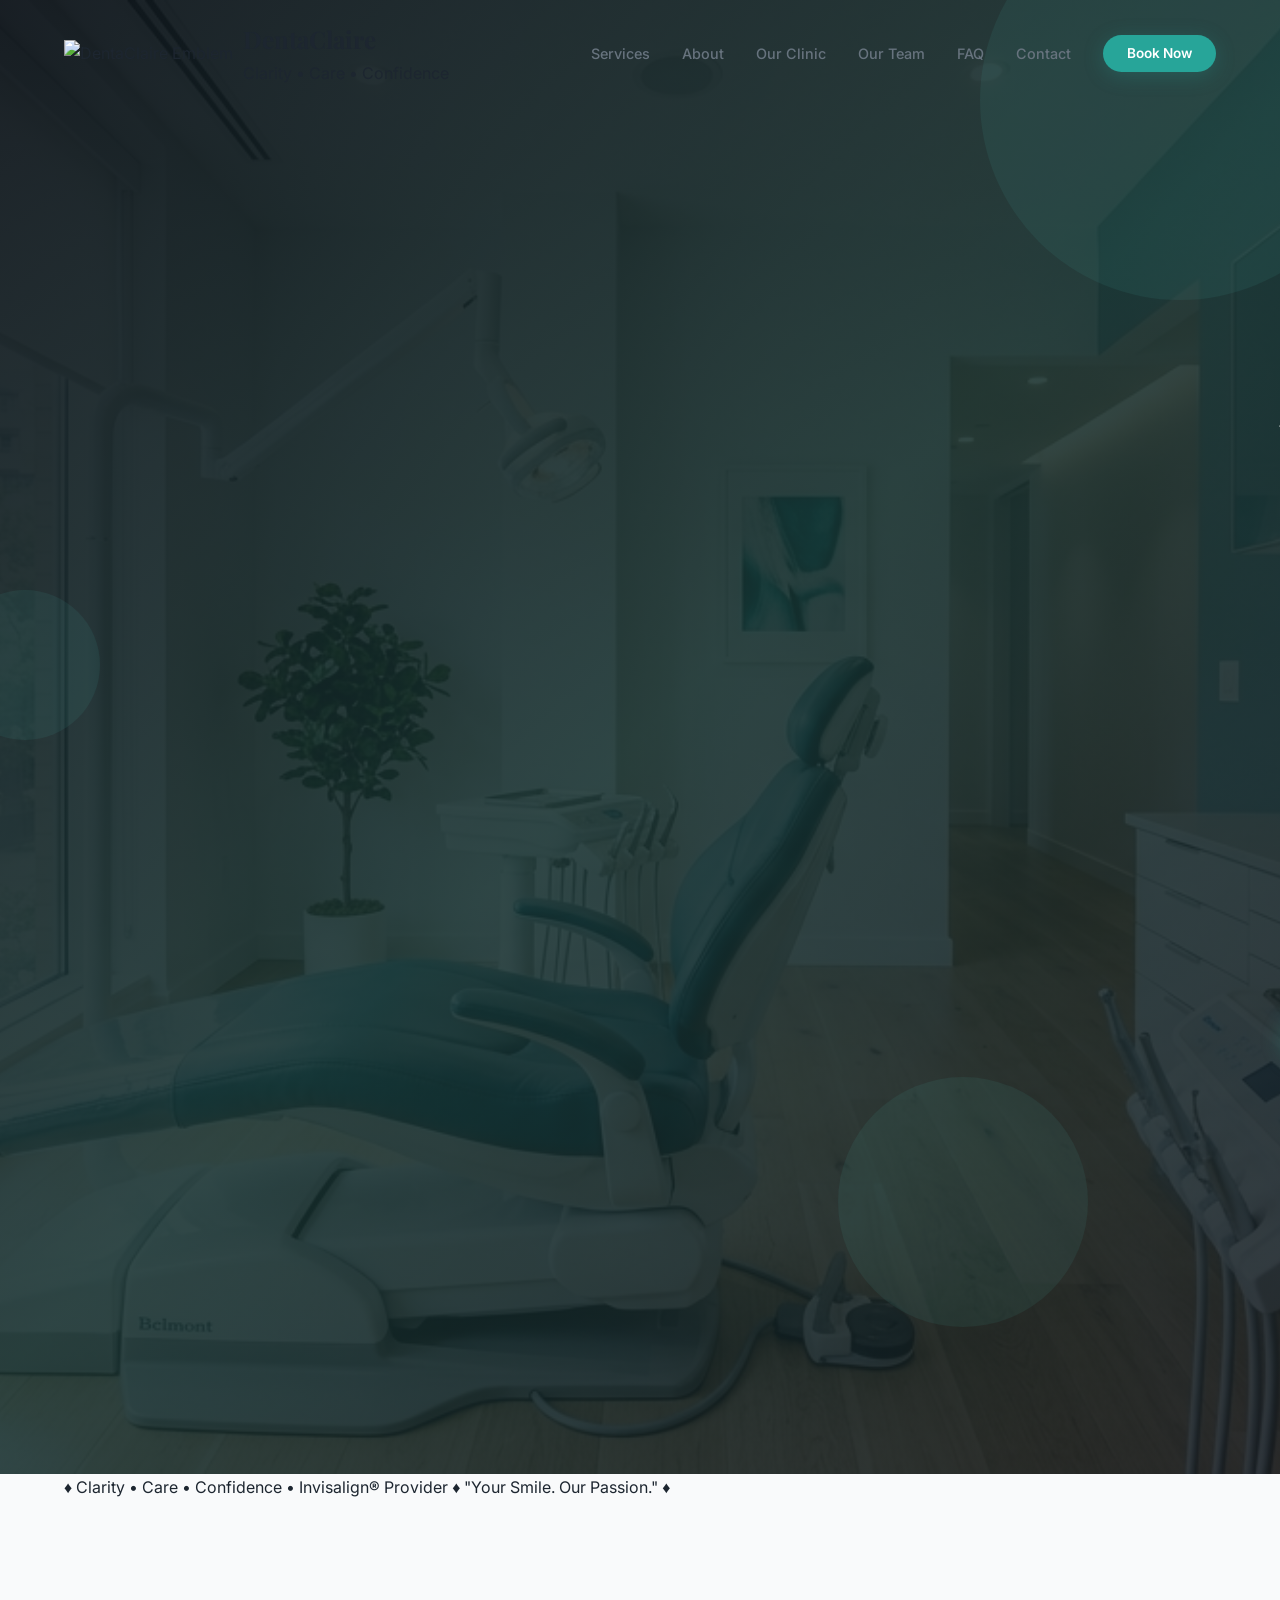
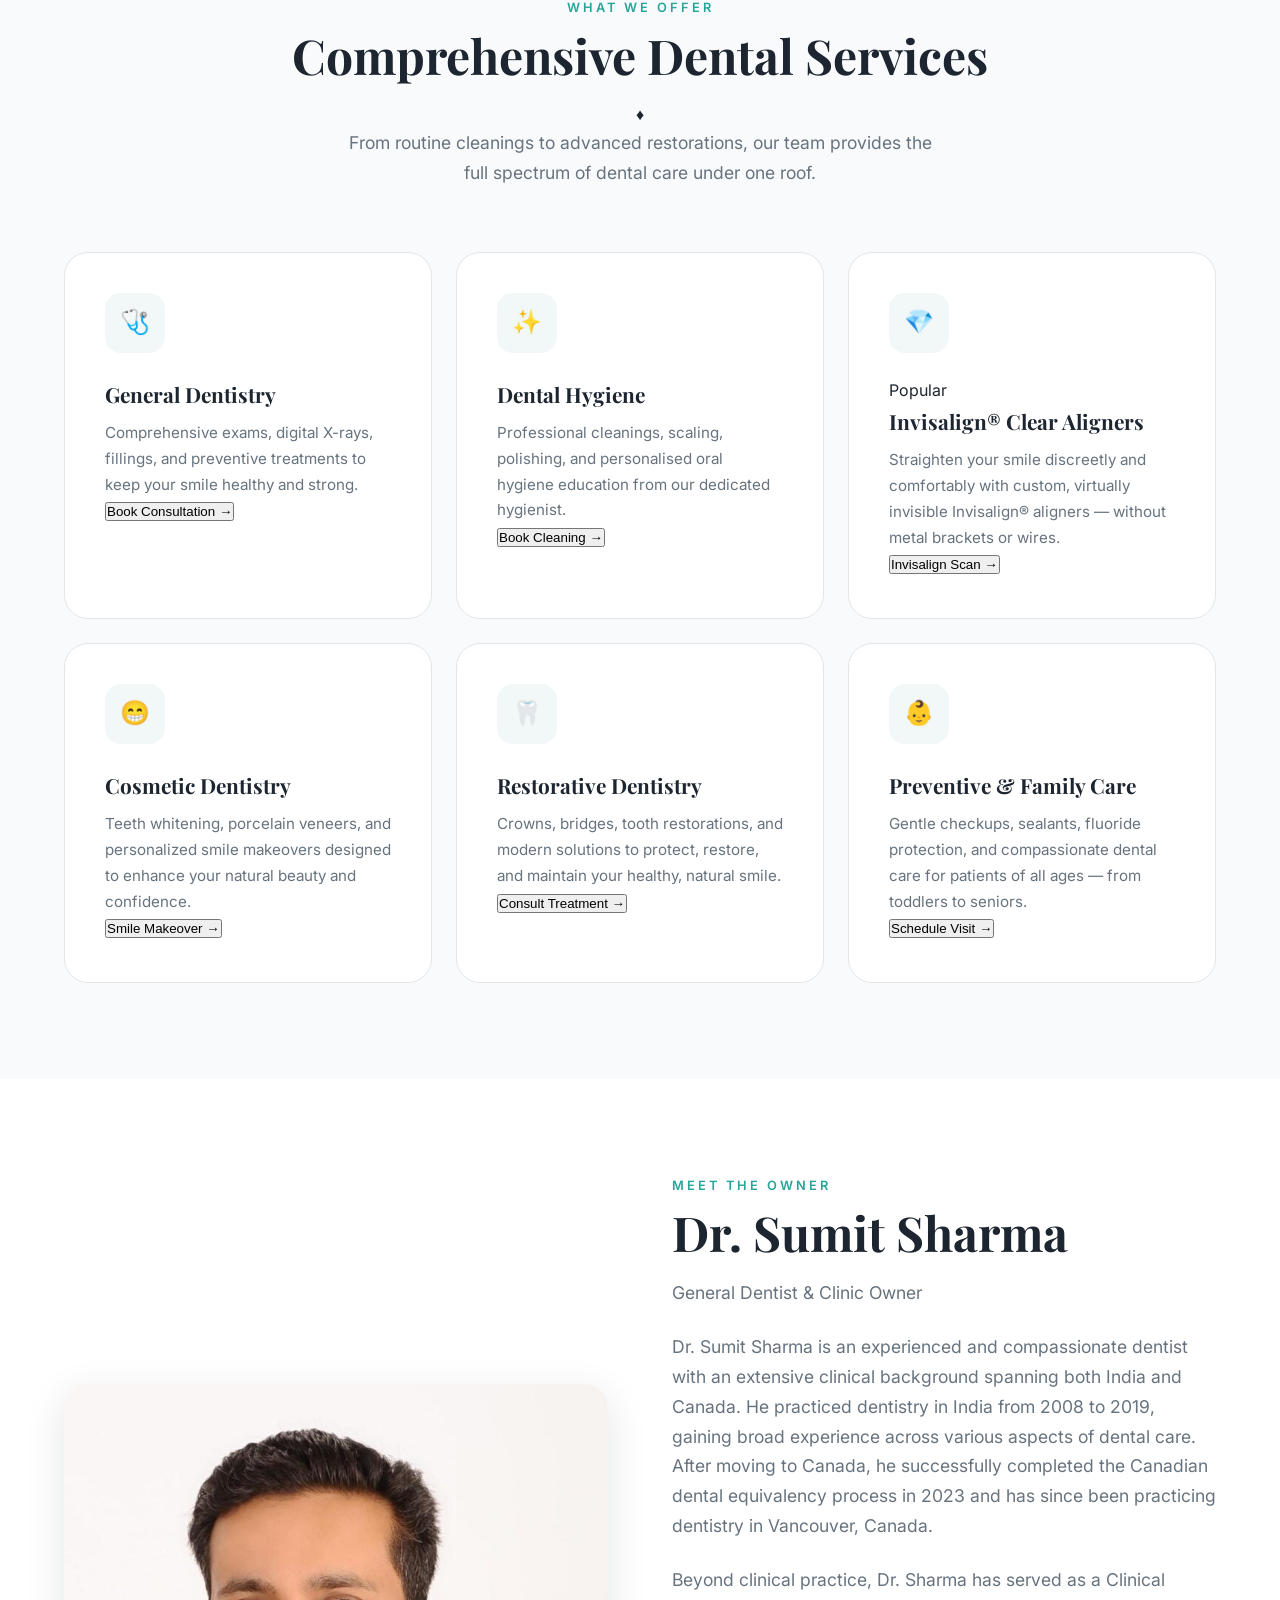
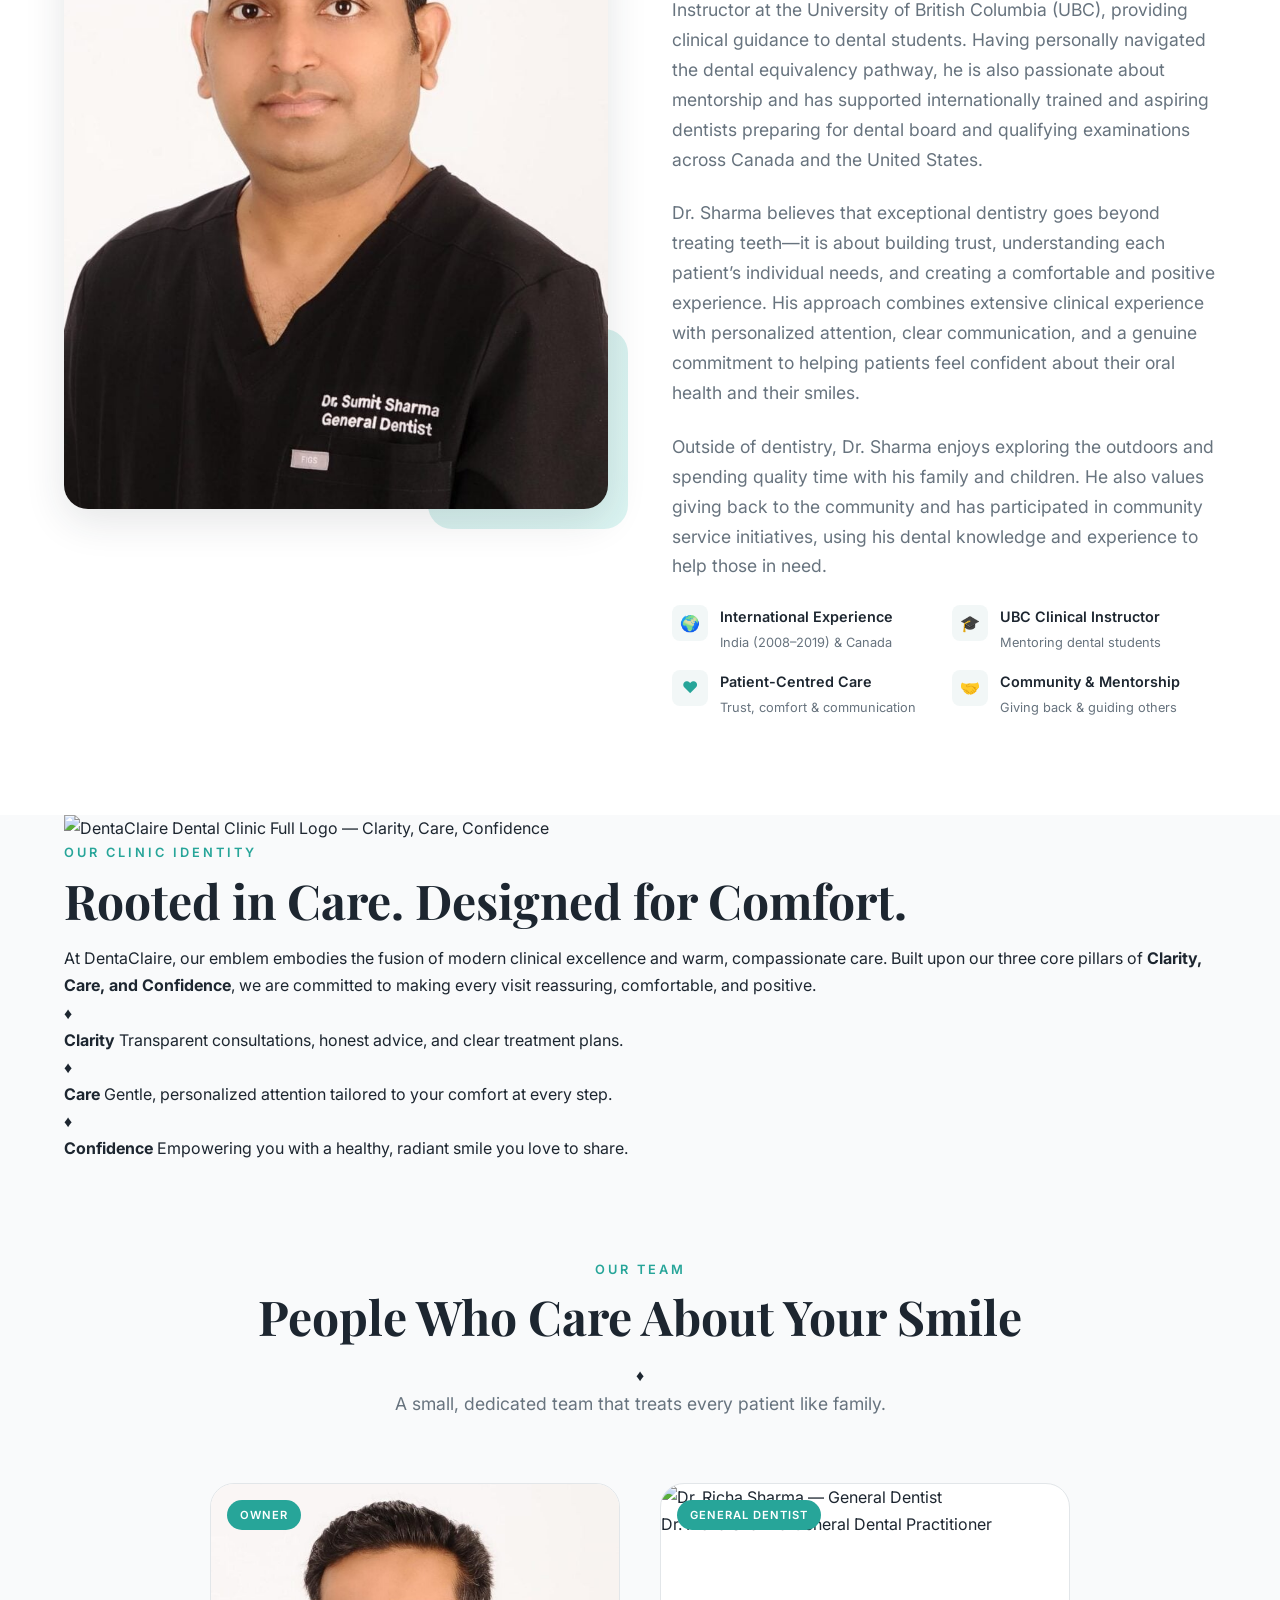
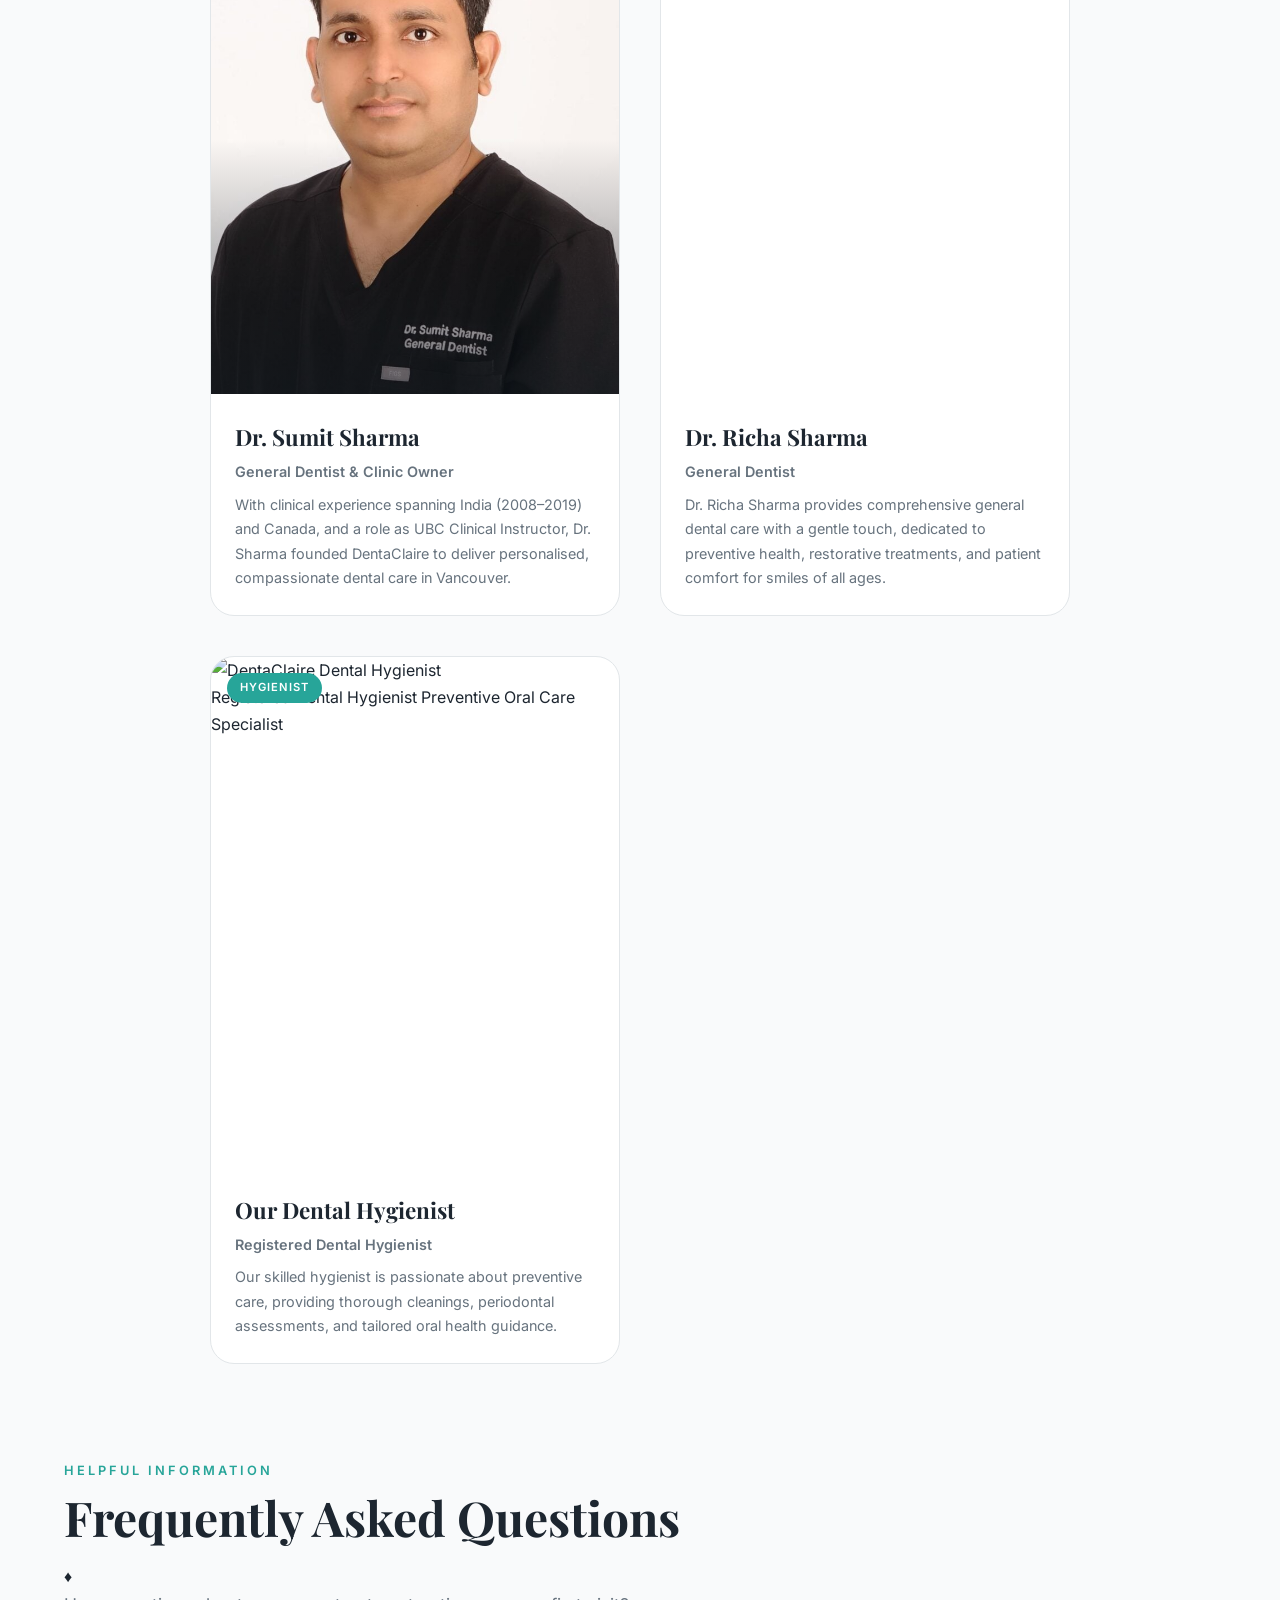
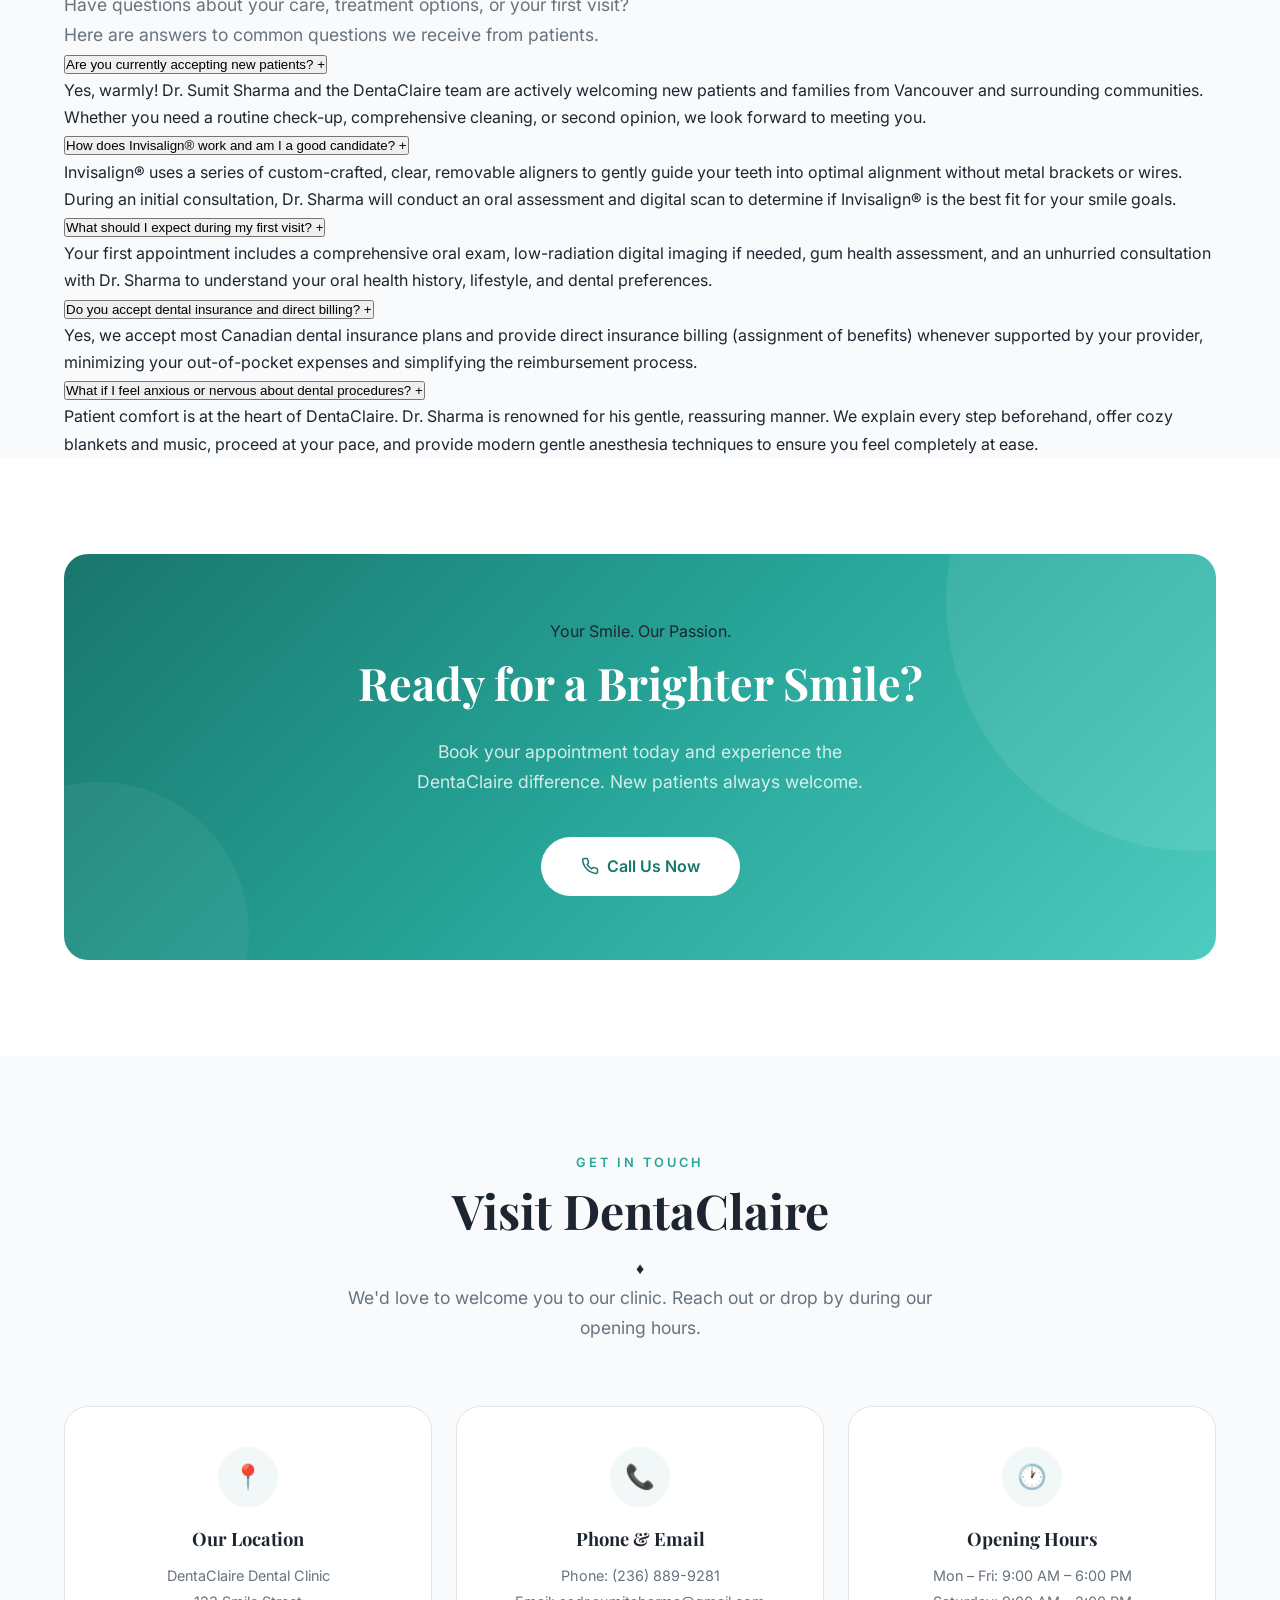
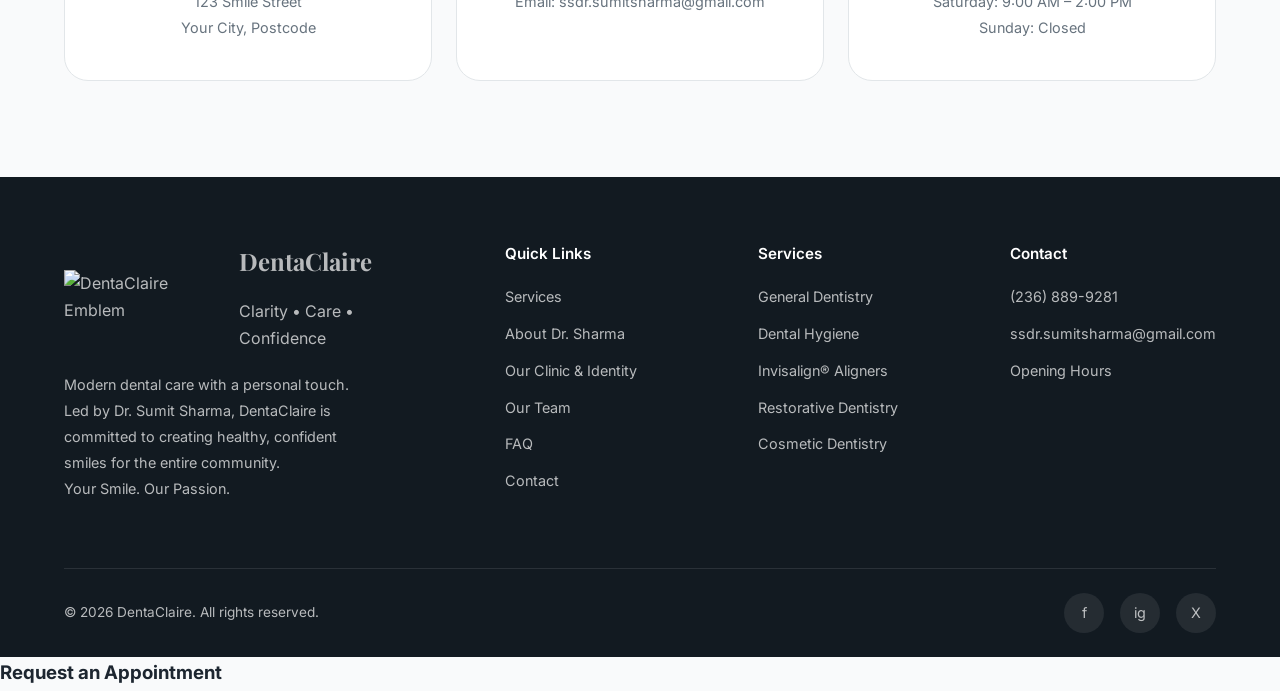
==== commit 3fdc182b: "Update index.html" ====
--- a/index.html
+++ b/index.html
@@ -7,9 +7,12 @@
   <meta name="description" content="DentaClaire offers exceptional dental care including general dentistry and hygiene services. Led by Dr. Sumit Sharma, owner and general dentist, we provide a premium patient experience.">
   <meta name="keywords" content="dentist, dental clinic, dental hygienist, Dr. Sumit Sharma, DentaClaire, teeth cleaning, oral health">
   <link rel="stylesheet" href="style.css">
-  <link rel="icon" type="image/svg+xml" href="data:image/svg+xml,<svg xmlns='http://www.w3.org/2000/svg' viewBox='0 0 100 100'><text y='.9em' font-size='90'>🦷</text></svg>">
+  <link rel="icon" type="image/png" href="images/dentaclaire-badge-rim.png">
 </head>
 <body>
+
+  <!-- Scroll Progress Indicator -->
+  <div class="scroll-progress-bar" id="scrollProgressBar"></div>
 
   <!-- ============================================ -->
   <!-- NAVIGATION                                   -->
@@ -17,17 +20,23 @@
   <nav class="navbar" id="navbar">
     <div class="container">
       <a href="#" class="nav-logo">
-        <div class="nav-logo-icon">🦷</div>
-        <div class="nav-logo-text">Denta<span>Claire</span></div>
+        <div class="nav-logo-badge">
+          <img src="images/dentaclaire-badge-rim.png" alt="DentaClaire Emblem">
+        </div>
+        <div class="nav-logo-text-group">
+          <div class="nav-logo-text">DentaClaire</div>
+          <div class="nav-logo-subtext">Clarity &bull; Care &bull; Confidence</div>
+        </div>
       </a>
 
       <ul class="nav-links" id="navLinks">
         <li><a href="#services">Services</a></li>
         <li><a href="#about">About</a></li>
+        <li><a href="#clinic">Our Clinic</a></li>
         <li><a href="#team">Our Team</a></li>
-        <li><a href="#testimonials">Reviews</a></li>
+        <li><a href="#faq">FAQ</a></li>
         <li><a href="#contact">Contact</a></li>
-        <li><a href="#contact" class="btn btn-primary nav-cta">Book Now</a></li>
+        <li><button type="button" class="btn btn-primary nav-cta" id="navBookBtn" onclick="openBookingModal('General Consultation')">Book Now</button></li>
       </ul>
 
       <button class="nav-toggle" id="navToggle" aria-label="Toggle navigation">
@@ -50,32 +59,65 @@
       <div class="hero-shape"></div>
       <div class="hero-shape"></div>
     </div>
+    <canvas id="hero-particles"></canvas>
     <div class="container">
-      <div class="hero-content">
-        <div class="hero-badge">
-          <span class="dot"></span>
-          Now Accepting New Patients
-        </div>
-        <h1>
-          Your Smile Deserves<br>
-          <span class="highlight">Exceptional Care</span>
-        </h1>
-        <p>
-          At DentaClaire, we combine modern technology with a warm, personal touch to deliver dental care that goes beyond expectations — for every member of your family.
-        </p>
-        <div class="hero-btns">
-          <a href="#contact" class="btn btn-primary">
-            <svg width="18" height="18" viewBox="0 0 24 24" fill="none" stroke="currentColor" stroke-width="2" stroke-linecap="round" stroke-linejoin="round"><rect x="3" y="4" width="18" height="18" rx="2" ry="2"/><line x1="16" y1="2" x2="16" y2="6"/><line x1="8" y1="2" x2="8" y2="6"/><line x1="3" y1="10" x2="21" y2="10"/></svg>
-            Schedule a Visit
-          </a>
-          <a href="#services" class="btn btn-outline" style="border-color: hsla(0,0%,100%,0.3); color: #fff;">
-            Explore Services
-          </a>
-        </div>
-
+      <div class="hero-grid">
+        <div class="hero-content">
+          <div class="hero-badge">
+            <span class="dot"></span>
+            Now Accepting New Patients &bull; Invisalign® Available
+          </div>
+          <div class="hero-tagline-script">Your Smile. Our Passion.</div>
+          <h1>
+            Your Smile Deserves<br>
+            <span class="highlight">Exceptional Care</span>
+          </h1>
+          <p>
+            At DentaClaire, we combine modern technology with a warm, personal touch to deliver dental care that goes beyond expectations — from comprehensive general dentistry and hygiene to restorative treatments and Invisalign® clear aligners.
+          </p>
+          <div class="hero-btns">
+            <button type="button" class="btn btn-primary" onclick="openBookingModal('New Patient Visit')">
+              <svg width="18" height="18" viewBox="0 0 24 24" fill="none" stroke="currentColor" stroke-width="2" stroke-linecap="round" stroke-linejoin="round"><rect x="3" y="4" width="18" height="18" rx="2" ry="2"/><line x1="16" y1="2" x2="16" y2="6"/><line x1="8" y1="2" x2="8" y2="6"/><line x1="3" y1="10" x2="21" y2="10"/></svg>
+              Schedule a Visit
+            </button>
+            <a href="#services" class="btn btn-outline" style="border-color: rgba(232, 207, 150, 0.4); color: var(--clr-text-on-dark);">
+              Explore Services
+            </a>
+          </div>
+        </div>
+
+        <div class="hero-brand-feature reveal">
+          <div class="hero-brand-card">
+            <div class="hero-brand-image-frame">
+              <img src="images/dentaclaire-full-logo.jpg" alt="DentaClaire Full Logo — Clarity, Care, Confidence">
+            </div>
+            <div class="hero-brand-details">
+              <div class="hero-brand-badge-pill">
+                <span class="gold-diamond">♦</span>
+                <span>Clarity &bull; Care &bull; Confidence</span>
+              </div>
+              <div class="hero-brand-quote">Your Smile. Our Passion.</div>
+            </div>
+          </div>
+        </div>
       </div>
     </div>
   </section>
+
+  <!-- ============================================ -->
+  <!-- BRAND STATEMENT BAR                          -->
+  <!-- ============================================ -->
+  <div class="brand-statement-bar">
+    <div class="container">
+      <div class="statement-content">
+        <span class="gold-diamond">♦</span>
+        <span class="statement-motto">Clarity &bull; Care &bull; Confidence &bull; Invisalign® Provider</span>
+        <span class="gold-diamond">♦</span>
+        <span class="statement-tagline">"Your Smile. Our Passion."</span>
+        <span class="gold-diamond">♦</span>
+      </div>
+    </div>
+  </div>
 
   <!-- ============================================ -->
   <!-- SERVICES                                     -->
@@ -85,6 +127,7 @@
       <div class="services-header reveal">
         <p class="section-eyebrow">What We Offer</p>
         <h2 class="section-title">Comprehensive Dental Services</h2>
+        <div class="gold-divider"><span>♦</span></div>
         <p class="section-subtitle">
           From routine cleanings to advanced restorations, our team provides the full spectrum of dental care under one roof.
         </p>
@@ -95,36 +138,55 @@
           <div class="service-icon">🩺</div>
           <h3>General Dentistry</h3>
           <p>Comprehensive exams, digital X-rays, fillings, and preventive treatments to keep your smile healthy and strong.</p>
+          <div class="service-card-footer">
+            <button type="button" class="service-learn-more" onclick="openBookingModal('General Dentistry')">Book Consultation &rarr;</button>
+          </div>
         </div>
 
         <div class="service-card reveal">
           <div class="service-icon">✨</div>
           <h3>Dental Hygiene</h3>
           <p>Professional cleanings, scaling, polishing, and personalised oral hygiene education from our dedicated hygienist.</p>
+          <div class="service-card-footer">
+            <button type="button" class="service-learn-more" onclick="openBookingModal('Dental Hygiene & Cleaning')">Book Cleaning &rarr;</button>
+          </div>
+        </div>
+
+        <div class="service-card reveal">
+          <div class="service-icon">💎</div>
+          <span class="service-badge-gold">Popular</span>
+          <h3>Invisalign® Clear Aligners</h3>
+          <p>Straighten your smile discreetly and comfortably with custom, virtually invisible Invisalign® aligners — without metal brackets or wires.</p>
+          <div class="service-card-footer">
+            <button type="button" class="service-learn-more" onclick="openBookingModal('Invisalign® Consultation')">Invisalign Scan &rarr;</button>
+          </div>
         </div>
 
         <div class="service-card reveal">
           <div class="service-icon">😁</div>
           <h3>Cosmetic Dentistry</h3>
-          <p>Teeth whitening, veneers, and smile makeovers designed to enhance your confidence and natural beauty.</p>
-        </div>
-
-        <div class="service-card reveal">
-          <div class="service-icon">🛡️</div>
-          <h3>Preventive Care</h3>
-          <p>Fluoride treatments, sealants, and gum disease management to protect your oral health for the long term.</p>
+          <p>Teeth whitening, porcelain veneers, and personalized smile makeovers designed to enhance your natural beauty and confidence.</p>
+          <div class="service-card-footer">
+            <button type="button" class="service-learn-more" onclick="openBookingModal('Cosmetic Dentistry')">Smile Makeover &rarr;</button>
+          </div>
         </div>
 
         <div class="service-card reveal">
           <div class="service-icon">🦷</div>
-          <h3>Restorative Care</h3>
-          <p>Crowns, bridges, dentures, and implant-supported solutions to restore function and aesthetics to your smile.</p>
+          <h3>Restorative Dentistry</h3>
+          <p>Crowns, bridges, tooth restorations, and modern solutions to protect, restore, and maintain your healthy, natural smile.</p>
+          <div class="service-card-footer">
+            <button type="button" class="service-learn-more" onclick="openBookingModal('Restorative Dentistry')">Consult Treatment &rarr;</button>
+          </div>
         </div>
 
         <div class="service-card reveal">
           <div class="service-icon">👶</div>
-          <h3>Family Dentistry</h3>
-          <p>Gentle, compassionate care for patients of all ages — from your child's first visit to senior dental health.</p>
+          <h3>Preventive &amp; Family Care</h3>
+          <p>Gentle checkups, sealants, fluoride protection, and compassionate dental care for patients of all ages — from toddlers to seniors.</p>
+          <div class="service-card-footer">
+            <button type="button" class="service-learn-more" onclick="openBookingModal('Family Dental Care')">Schedule Visit &rarr;</button>
+          </div>
         </div>
 
       </div>
@@ -148,13 +210,16 @@
             General Dentist &amp; Clinic Owner
           </p>
           <p class="section-subtitle" style="margin-top: var(--space-sm);">
-            Dr. Sumit Sharma is an experienced and compassionate dentist with an extensive clinical background spanning both India and Canada. He practiced dentistry in India from 2008 to 2019, gaining broad experience across various aspects of dental care. After moving to Canada, he successfully completed the Canadian dental equivalency process in 2023 and has since been practicing dentistry in Vancouver.
+            Dr. Sumit Sharma is an experienced and compassionate dentist with an extensive clinical background spanning both India and Canada. He practiced dentistry in India from 2008 to 2019, gaining broad experience across various aspects of dental care. After moving to Canada, he successfully completed the Canadian dental equivalency process in 2023 and has since been practicing dentistry in Vancouver, Canada.
           </p>
           <p class="section-subtitle" style="margin-top: var(--space-sm);">
-            Beyond clinical practice, Dr. Sharma has served as a Clinical Instructor at the University of British Columbia (UBC), providing clinical guidance to dental students. He is also passionate about mentorship and has supported internationally trained dentists preparing for board and qualifying examinations across Canada and the United States.
+            Beyond clinical practice, Dr. Sharma has served as a Clinical Instructor at the University of British Columbia (UBC), providing clinical guidance to dental students. Having personally navigated the dental equivalency pathway, he is also passionate about mentorship and has supported internationally trained and aspiring dentists preparing for dental board and qualifying examinations across Canada and the United States.
           </p>
           <p class="section-subtitle" style="margin-top: var(--space-sm);">
-            Dr. Sharma believes that exceptional dentistry goes beyond treating teeth — it is about building trust, understanding each patient's individual needs, and creating a comfortable and positive experience. His approach combines extensive clinical experience with personalised attention, clear communication, and a genuine commitment to helping patients feel confident about their oral health and their smiles.
+            Dr. Sharma believes that exceptional dentistry goes beyond treating teeth—it is about building trust, understanding each patient’s individual needs, and creating a comfortable and positive experience. His approach combines extensive clinical experience with personalized attention, clear communication, and a genuine commitment to helping patients feel confident about their oral health and their smiles.
+          </p>
+          <p class="section-subtitle" style="margin-top: var(--space-sm);">
+            Outside of dentistry, Dr. Sharma enjoys exploring the outdoors and spending quality time with his family and children. He also values giving back to the community and has participated in community service initiatives, using his dental knowledge and experience to help those in need.
           </p>
           <div class="about-highlights">
             <div class="about-highlight">
@@ -192,6 +257,49 @@
   </section>
 
   <!-- ============================================ -->
+  <!-- BRAND SHOWCASE — FULL LOGO & PHILOSOPHY     -->
+  <!-- ============================================ -->
+  <section class="brand-showcase-section" id="clinic">
+    <div class="container">
+      <div class="brand-showcase-card reveal">
+        <div class="brand-showcase-media">
+          <img src="images/dentaclaire-full-logo.jpg" alt="DentaClaire Dental Clinic Full Logo — Clarity, Care, Confidence">
+        </div>
+        <div class="brand-showcase-text">
+          <p class="section-eyebrow">Our Clinic Identity</p>
+          <h2 class="section-title">Rooted in Care. Designed for Comfort.</h2>
+          <p>
+            At DentaClaire, our emblem embodies the fusion of modern clinical excellence and warm, compassionate care. Built upon our three core pillars of <strong>Clarity, Care, and Confidence</strong>, we are committed to making every visit reassuring, comfortable, and positive.
+          </p>
+          <div class="brand-pillars">
+            <div class="brand-pillar">
+              <span class="pillar-glyph">♦</span>
+              <div>
+                <strong>Clarity</strong>
+                <span>Transparent consultations, honest advice, and clear treatment plans.</span>
+              </div>
+            </div>
+            <div class="brand-pillar">
+              <span class="pillar-glyph">♦</span>
+              <div>
+                <strong>Care</strong>
+                <span>Gentle, personalized attention tailored to your comfort at every step.</span>
+              </div>
+            </div>
+            <div class="brand-pillar">
+              <span class="pillar-glyph">♦</span>
+              <div>
+                <strong>Confidence</strong>
+                <span>Empowering you with a healthy, radiant smile you love to share.</span>
+              </div>
+            </div>
+          </div>
+        </div>
+      </div>
+    </div>
+  </section>
+
+  <!-- ============================================ -->
   <!-- TEAM                                         -->
   <!-- ============================================ -->
   <section class="team" id="team">
@@ -199,6 +307,7 @@
       <div class="team-header reveal">
         <p class="section-eyebrow">Our Team</p>
         <h2 class="section-title">People Who Care About Your Smile</h2>
+        <div class="gold-divider"><span>♦</span></div>
         <p class="section-subtitle">
           A small, dedicated team that treats every patient like family.
         </p>
@@ -219,9 +328,32 @@
         </div>
 
         <div class="team-card reveal">
-          <div class="team-card-image">
-            <img src="images/hygienist.jpg" alt="Dental Hygienist at DentaClaire">
-            <div class="team-card-overlay"></div>
+          <div class="team-card-image team-card-placeholder">
+            <div class="team-placeholder-inner">
+              <div class="team-placeholder-icon">
+                <img src="images/dentaclaire-badge-rim.png" alt="Dr. Richa Sharma — General Dentist">
+              </div>
+              <span class="team-placeholder-text">Dr. Richa Sharma</span>
+              <span class="team-placeholder-sub">General Dental Practitioner</span>
+            </div>
+            <span class="team-card-badge">General Dentist</span>
+          </div>
+          <div class="team-card-body">
+            <h3>Dr. Richa Sharma</h3>
+            <p class="team-card-role">General Dentist</p>
+            <p>Dr. Richa Sharma provides comprehensive general dental care with a gentle touch, dedicated to preventive health, restorative treatments, and patient comfort for smiles of all ages.</p>
+          </div>
+        </div>
+
+        <div class="team-card reveal">
+          <div class="team-card-image team-card-placeholder">
+            <div class="team-placeholder-inner">
+              <div class="team-placeholder-icon">
+                <img src="images/dentaclaire-badge-rim.png" alt="DentaClaire Dental Hygienist">
+              </div>
+              <span class="team-placeholder-text">Registered Dental Hygienist</span>
+              <span class="team-placeholder-sub">Preventive Oral Care Specialist</span>
+            </div>
             <span class="team-card-badge">Hygienist</span>
           </div>
           <div class="team-card-body">
@@ -236,61 +368,69 @@
   </section>
 
   <!-- ============================================ -->
-  <!-- TESTIMONIALS                                 -->
-  <!-- ============================================ -->
-  <section class="testimonials" id="testimonials">
+  <!-- FREQUENTLY ASKED QUESTIONS (FAQ)             -->
+  <!-- ============================================ -->
+  <section class="faq-section" id="faq">
     <div class="container">
-      <div class="testimonials-header reveal">
-        <p class="section-eyebrow">What Patients Say</p>
-        <h2 class="section-title">Trusted by Our Community</h2>
+      <div class="faq-header reveal">
+        <p class="section-eyebrow">Helpful Information</p>
+        <h2 class="section-title">Frequently Asked Questions</h2>
+        <div class="gold-divider"><span>♦</span></div>
         <p class="section-subtitle">
-          Real stories from real patients who love their DentaClaire experience.
+          Have questions about your care, treatment options, or your first visit? Here are answers to common questions we receive from patients.
         </p>
       </div>
-      <div class="testimonials-grid">
-
-        <div class="testimonial-card reveal">
-          <div class="testimonial-stars">★ ★ ★ ★ ★</div>
-          <blockquote>
-            "Dr. Sharma made me feel completely at ease. I'd been nervous about seeing a dentist for years, but DentaClaire changed everything. The clinic is beautiful and the care is outstanding."
-          </blockquote>
-          <div class="testimonial-author">
-            <div class="testimonial-avatar">R</div>
-            <div class="testimonial-author-info">
-              <h4>Rachael M.</h4>
-              <p>Patient for 2 years</p>
-            </div>
-          </div>
-        </div>
-
-        <div class="testimonial-card reveal">
-          <div class="testimonial-stars">★ ★ ★ ★ ★</div>
-          <blockquote>
-            "The hygienist is incredibly thorough and genuinely cares about your oral health. I always leave with my teeth feeling amazing. Best dental practice I've been to."
-          </blockquote>
-          <div class="testimonial-author">
-            <div class="testimonial-avatar">J</div>
-            <div class="testimonial-author-info">
-              <h4>James T.</h4>
-              <p>Patient for 1 year</p>
-            </div>
-          </div>
-        </div>
-
-        <div class="testimonial-card reveal">
-          <div class="testimonial-stars">★ ★ ★ ★ ★</div>
-          <blockquote>
-            "My whole family comes here — from my 5-year-old to my parents. Everyone receives gentle, personal attention. Dr. Sharma truly takes the time to listen and explain everything."
-          </blockquote>
-          <div class="testimonial-author">
-            <div class="testimonial-avatar">S</div>
-            <div class="testimonial-author-info">
-              <h4>Sarah L.</h4>
-              <p>Patient for 3 years</p>
-            </div>
-          </div>
-        </div>
-
+
+      <div class="faq-list reveal">
+        <div class="faq-item active">
+          <button class="faq-question" type="button" aria-expanded="true">
+            <span>Are you currently accepting new patients?</span>
+            <span class="faq-icon">+</span>
+          </button>
+          <div class="faq-answer">
+            <p>Yes, warmly! Dr. Sumit Sharma and the DentaClaire team are actively welcoming new patients and families from Vancouver and surrounding communities. Whether you need a routine check-up, comprehensive cleaning, or second opinion, we look forward to meeting you.</p>
+          </div>
+        </div>
+
+        <div class="faq-item">
+          <button class="faq-question" type="button" aria-expanded="false">
+            <span>How does Invisalign® work and am I a good candidate?</span>
+            <span class="faq-icon">+</span>
+          </button>
+          <div class="faq-answer">
+            <p>Invisalign® uses a series of custom-crafted, clear, removable aligners to gently guide your teeth into optimal alignment without metal brackets or wires. During an initial consultation, Dr. Sharma will conduct an oral assessment and digital scan to determine if Invisalign® is the best fit for your smile goals.</p>
+          </div>
+        </div>
+
+        <div class="faq-item">
+          <button class="faq-question" type="button" aria-expanded="false">
+            <span>What should I expect during my first visit?</span>
+            <span class="faq-icon">+</span>
+          </button>
+          <div class="faq-answer">
+            <p>Your first appointment includes a comprehensive oral exam, low-radiation digital imaging if needed, gum health assessment, and an unhurried consultation with Dr. Sharma to understand your oral health history, lifestyle, and dental preferences.</p>
+          </div>
+        </div>
+
+        <div class="faq-item">
+          <button class="faq-question" type="button" aria-expanded="false">
+            <span>Do you accept dental insurance and direct billing?</span>
+            <span class="faq-icon">+</span>
+          </button>
+          <div class="faq-answer">
+            <p>Yes, we accept most Canadian dental insurance plans and provide direct insurance billing (assignment of benefits) whenever supported by your provider, minimizing your out-of-pocket expenses and simplifying the reimbursement process.</p>
+          </div>
+        </div>
+
+        <div class="faq-item">
+          <button class="faq-question" type="button" aria-expanded="false">
+            <span>What if I feel anxious or nervous about dental procedures?</span>
+            <span class="faq-icon">+</span>
+          </button>
+          <div class="faq-answer">
+            <p>Patient comfort is at the heart of DentaClaire. Dr. Sharma is renowned for his gentle, reassuring manner. We explain every step beforehand, offer cozy blankets and music, proceed at your pace, and provide modern gentle anesthesia techniques to ensure you feel completely at ease.</p>
+          </div>
+        </div>
       </div>
     </div>
   </section>
@@ -301,9 +441,10 @@
   <section class="cta-section">
     <div class="container">
       <div class="cta-banner reveal">
+        <span class="cta-script">Your Smile. Our Passion.</span>
         <h2>Ready for a Brighter Smile?</h2>
         <p>Book your appointment today and experience the DentaClaire difference. New patients always welcome.</p>
-        <a href="#contact" class="btn btn-white">
+        <a href="tel:+12368899281" class="btn btn-white">
           <svg width="18" height="18" viewBox="0 0 24 24" fill="none" stroke="currentColor" stroke-width="2" stroke-linecap="round" stroke-linejoin="round"><path d="M22 16.92v3a2 2 0 0 1-2.18 2 19.79 19.79 0 0 1-8.63-3.07 19.5 19.5 0 0 1-6-6 19.79 19.79 0 0 1-3.07-8.67A2 2 0 0 1 4.11 2h3a2 2 0 0 1 2 1.72c.127.96.361 1.903.7 2.81a2 2 0 0 1-.45 2.11L8.09 9.91a16 16 0 0 0 6 6l1.27-1.27a2 2 0 0 1 2.11-.45c.907.339 1.85.573 2.81.7A2 2 0 0 1 22 16.92z"/></svg>
           Call Us Now
         </a>
@@ -319,6 +460,7 @@
       <div class="contact-header reveal">
         <p class="section-eyebrow">Get in Touch</p>
         <h2 class="section-title">Visit DentaClaire</h2>
+        <div class="gold-divider"><span>♦</span></div>
         <p class="section-subtitle">
           We'd love to welcome you to our clinic. Reach out or drop by during our opening hours.
         </p>
@@ -333,8 +475,11 @@
 
         <div class="contact-card reveal">
           <div class="contact-card-icon">📞</div>
-          <h3>Phone & Email</h3>
-          <p>Phone: (555) 123-4567<br>Email: hello@dentaclaire.com</p>
+          <h3>Phone &amp; Email</h3>
+          <p>
+            Phone: <a href="tel:+12368899281">(236) 889-9281</a><br>
+            Email: <a href="mailto:ssdr.sumitsharma@gmail.com">ssdr.sumitsharma@gmail.com</a>
+          </p>
         </div>
 
         <div class="contact-card reveal">
@@ -358,16 +503,27 @@
     <div class="container">
       <div class="footer-grid">
         <div class="footer-brand">
-          <div class="nav-logo-text" style="font-size: 1.6rem; margin-bottom: 1rem;">Denta<span>Claire</span></div>
+          <a href="#" class="nav-logo" style="margin-bottom: 1.2rem;">
+            <div class="nav-logo-badge">
+              <img src="images/dentaclaire-badge-rim.png" alt="DentaClaire Emblem">
+            </div>
+            <div class="nav-logo-text-group">
+              <div class="nav-logo-text" style="color: var(--clr-text-on-dark);">DentaClaire</div>
+              <div class="nav-logo-subtext">Clarity &bull; Care &bull; Confidence</div>
+            </div>
+          </a>
           <p>Modern dental care with a personal touch. Led by Dr. Sumit Sharma, DentaClaire is committed to creating healthy, confident smiles for the entire community.</p>
+          <p class="footer-tagline">Your Smile. Our Passion.</p>
         </div>
         <div>
           <h4>Quick Links</h4>
           <ul class="footer-links">
             <li><a href="#services">Services</a></li>
             <li><a href="#about">About Dr. Sharma</a></li>
+            <li><a href="#clinic">Our Clinic &amp; Identity</a></li>
             <li><a href="#team">Our Team</a></li>
-            <li><a href="#testimonials">Patient Reviews</a></li>
+            <li><a href="#faq">FAQ</a></li>
+            <li><a href="#contact">Contact</a></li>
           </ul>
         </div>
         <div>
@@ -375,15 +531,16 @@
           <ul class="footer-links">
             <li><a href="#services">General Dentistry</a></li>
             <li><a href="#services">Dental Hygiene</a></li>
+            <li><a href="#services">Invisalign® Aligners</a></li>
+            <li><a href="#services">Restorative Dentistry</a></li>
             <li><a href="#services">Cosmetic Dentistry</a></li>
-            <li><a href="#services">Preventive Care</a></li>
           </ul>
         </div>
         <div>
           <h4>Contact</h4>
           <ul class="footer-links">
-            <li><a href="tel:+15551234567">(555) 123-4567</a></li>
-            <li><a href="mailto:hello@dentaclaire.com">hello@dentaclaire.com</a></li>
+            <li><a href="tel:+12368899281">(236) 889-9281</a></li>
+            <li><a href="mailto:ssdr.sumitsharma@gmail.com">ssdr.sumitsharma@gmail.com</a></li>
             <li><a href="#contact">Opening Hours</a></li>
           </ul>
         </div>
@@ -400,16 +557,114 @@
   </footer>
 
   <!-- ============================================ -->
-  <!-- JAVASCRIPT                                   -->
+  <!-- LUXURY APPOINTMENT MODAL                     -->
+  <!-- ============================================ -->
+  <div class="modal-backdrop" id="bookingModal" role="dialog" aria-modal="true" aria-labelledby="modalTitle">
+    <div class="modal-card">
+      <div class="modal-header">
+        <h3 id="modalTitle">Request an Appointment</h3>
+        <p>DentaClaire Dental Clinic &bull; Dr. Sumit Sharma</p>
+        <button class="modal-close-btn" type="button" aria-label="Close modal" onclick="closeBookingModal()">&times;</button>
+      </div>
+      <div class="modal-body" id="modalBody">
+        <form id="bookingForm" onsubmit="handleBookingSubmit(event)">
+          <div class="form-group">
+            <label for="patientName">Your Full Name</label>
+            <input type="text" id="patientName" class="form-control" placeholder="e.g. Sarah Jenkins" required>
+          </div>
+          <div class="form-row">
+            <div class="form-group">
+              <label for="patientPhone">Phone Number</label>
+              <input type="tel" id="patientPhone" class="form-control" placeholder="(236) 000-0000" required>
+            </div>
+            <div class="form-group">
+              <label for="patientEmail">Email Address</label>
+              <input type="email" id="patientEmail" class="form-control" placeholder="name@example.com" required>
+            </div>
+          </div>
+          <div class="form-row">
+            <div class="form-group">
+              <label for="serviceType">Service Requested</label>
+              <select id="serviceType" class="form-control">
+                <option value="General Consultation">General Consultation &amp; Exam</option>
+                <option value="Invisalign® Consultation">Invisalign® Clear Aligners Scan</option>
+                <option value="Dental Hygiene & Cleaning">Dental Hygiene &amp; Cleaning</option>
+                <option value="Cosmetic Dentistry">Cosmetic Smile Makeover</option>
+                <option value="Restorative Dentistry">Restorative Care (Crown/Bridge/Filling)</option>
+                <option value="Family Dental Care">Family &amp; Pediatric Care</option>
+                <option value="Dental Emergency">Urgent / Emergency Care</option>
+              </select>
+            </div>
+            <div class="form-group">
+              <label for="preferredTime">Preferred Time</label>
+              <select id="preferredTime" class="form-control">
+                <option value="Morning (9:00 AM – 12:00 PM)">Morning (9:00 AM – 12:00 PM)</option>
+                <option value="Afternoon (12:00 PM – 3:00 PM)">Afternoon (12:00 PM – 3:00 PM)</option>
+                <option value="Late Afternoon (3:00 PM – 6:00 PM)">Late Afternoon (3:00 PM – 6:00 PM)</option>
+                <option value="Saturday Morning">Saturday Morning</option>
+              </select>
+            </div>
+          </div>
+          <div class="form-group">
+            <label for="patientNotes">Notes / Special Requests (Optional)</label>
+            <textarea id="patientNotes" class="form-control" rows="2" placeholder="Let us know any questions, previous records, or comfort preferences..."></textarea>
+          </div>
+          <button type="submit" class="btn btn-primary" style="width: 100%; justify-content: center; padding: 0.95rem; font-size: 0.98rem;">
+            Confirm Appointment Request
+          </button>
+          <div class="modal-direct-call">
+            Prefer to speak directly? Call Dr. Sharma's clinic at <a href="tel:+12368899281">(236) 889-9281</a>
+          </div>
+        </form>
+      </div>
+    </div>
+  </div>
+
+  <!-- ============================================ -->
+  <!-- FLOATING QUICK-ACTION HUB                    -->
+  <!-- ============================================ -->
+  <div class="floating-hub">
+    <button class="back-to-top" id="backToTopBtn" type="button" aria-label="Back to top" onclick="scrollToTop()">
+      <svg width="18" height="18" viewBox="0 0 24 24" fill="none" stroke="currentColor" stroke-width="2.5" stroke-linecap="round" stroke-linejoin="round"><path d="M18 15l-6-6-6 6"/></svg>
+    </button>
+    <a href="tel:+12368899281" class="quick-call-pill" title="Call DentaClaire Clinic">
+      <span class="pulse-dot"></span>
+      <svg width="16" height="16" viewBox="0 0 24 24" fill="none" stroke="currentColor" stroke-width="2" stroke-linecap="round" stroke-linejoin="round"><path d="M22 16.92v3a2 2 0 0 1-2.18 2 19.79 19.79 0 0 1-8.63-3.07 19.5 19.5 0 0 1-6-6 19.79 19.79 0 0 1-3.07-8.67A2 2 0 0 1 4.11 2h3a2 2 0 0 1 2 1.72c.127.96.361 1.903.7 2.81a2 2 0 0 1-.45 2.11L8.09 9.91a16 16 0 0 0 6 6l1.27-1.27a2 2 0 0 1 2.11-.45c.907.339 1.85.573 2.81.7A2 2 0 0 1 22 16.92z"/></svg>
+      <span class="pill-text">(236) 889-9281</span>
+    </a>
+  </div>
+
+  <!-- ============================================ -->
+  <!-- JAVASCRIPT & DYNAMIC INTERACTIONS            -->
   <!-- ============================================ -->
   <script>
-    // --- Navbar scroll effect ---
+    // --- 1. Scroll Progress Bar & Navbar Scroll Effect ---
     const navbar = document.getElementById('navbar');
+    const scrollProgressBar = document.getElementById('scrollProgressBar');
+    const backToTopBtn = document.getElementById('backToTopBtn');
+
     window.addEventListener('scroll', () => {
-      navbar.classList.toggle('scrolled', window.scrollY > 60);
+      const scrollY = window.scrollY;
+      const docHeight = document.documentElement.scrollHeight - window.innerHeight;
+      const scrollPercent = docHeight > 0 ? (scrollY / docHeight) * 100 : 0;
+
+      if (scrollProgressBar) {
+        scrollProgressBar.style.width = `${scrollPercent}%`;
+      }
+
+      navbar.classList.toggle('scrolled', scrollY > 60);
+
+      if (backToTopBtn) {
+        backToTopBtn.classList.toggle('visible', scrollY > 400);
+      }
     });
 
-    // --- Mobile nav toggle ---
+    // --- 2. Back to Top Smooth Scroll ---
+    function scrollToTop() {
+      window.scrollTo({ top: 0, behavior: 'smooth' });
+    }
+
+    // --- 3. Mobile Nav Toggle ---
     const navToggle = document.getElementById('navToggle');
     const navLinks = document.getElementById('navLinks');
 
@@ -417,71 +672,370 @@
       navLinks.classList.toggle('active');
     });
 
-    // Close mobile nav when a link is clicked
     navLinks.querySelectorAll('a').forEach(link => {
       link.addEventListener('click', () => {
         navLinks.classList.remove('active');
       });
     });
 
-    // --- Scroll reveal animations ---
+    // --- 4. Active Nav Scroll Spy ---
+    const sections = document.querySelectorAll('section[id]');
+    const navAnchorLinks = document.querySelectorAll('.nav-links a[href^="#"]');
+
+    window.addEventListener('scroll', () => {
+      let currentSection = '';
+      const scrollPos = window.scrollY + 200;
+
+      sections.forEach(section => {
+        const top = section.offsetTop;
+        const height = section.offsetHeight;
+        if (scrollPos >= top && scrollPos < top + height) {
+          currentSection = section.getAttribute('id');
+        }
+      });
+
+      navAnchorLinks.forEach(link => {
+        link.classList.remove('active-link');
+        if (link.getAttribute('href') === `#${currentSection}`) {
+          link.classList.add('active-link');
+        }
+      });
+    });
+
+    // --- 5. Scroll Reveal Observer ---
     const revealElements = document.querySelectorAll('.reveal');
     const revealObserver = new IntersectionObserver(
       (entries) => {
         entries.forEach((entry, i) => {
           if (entry.isIntersecting) {
-            // Stagger animation
             setTimeout(() => {
               entry.target.classList.add('visible');
-            }, i * 100);
+            }, i * 90);
             revealObserver.unobserve(entry.target);
           }
         });
       },
-      { threshold: 0.15, rootMargin: '0px 0px -50px 0px' }
+      { threshold: 0.12, rootMargin: '0px 0px -40px 0px' }
     );
-
     revealElements.forEach(el => revealObserver.observe(el));
 
-    // --- Smooth scroll for anchor links ---
+    // --- 6. Smooth Scroll for Anchor Links ---
     document.querySelectorAll('a[href^="#"]').forEach(anchor => {
       anchor.addEventListener('click', function (e) {
-        e.preventDefault();
-        const target = document.querySelector(this.getAttribute('href'));
-        if (target) {
-          target.scrollIntoView({ behavior: 'smooth', block: 'start' });
+        const targetId = this.getAttribute('href');
+        if (targetId && targetId !== '#') {
+          const target = document.querySelector(targetId);
+          if (target) {
+            e.preventDefault();
+            target.scrollIntoView({ behavior: 'smooth', block: 'start' });
+          }
         }
       });
     });
 
-    // --- Counter animation for hero stats ---
-    function animateCounter(element, target, suffix = '') {
-      let current = 0;
-      const increment = target / 60;
-      const timer = setInterval(() => {
-        current += increment;
-        if (current >= target) {
-          current = target;
-          clearInterval(timer);
+    // --- 7. Interactive 3D Perspective Card Tilt & Spotlight ---
+    const tiltCards = document.querySelectorAll('.service-card, .team-card, .hero-brand-card, .contact-card');
+
+    tiltCards.forEach(card => {
+      card.addEventListener('mousemove', (e) => {
+        const rect = card.getBoundingClientRect();
+        const x = e.clientX - rect.left;
+        const y = e.clientY - rect.top;
+
+        // Set spotlight coordinates
+        card.style.setProperty('--mouse-x', `${x}px`);
+        card.style.setProperty('--mouse-y', `${y}px`);
+
+        // Compute 3D tilt
+        const centerX = rect.width / 2;
+        const centerY = rect.height / 2;
+        const rotateX = ((y - centerY) / centerY) * -5.5;
+        const rotateY = ((x - centerX) / centerX) * 5.5;
+
+        card.style.transform = `perspective(1000px) rotateX(${rotateX.toFixed(2)}deg) rotateY(${rotateY.toFixed(2)}deg) translateY(-4px)`;
+      });
+
+      card.addEventListener('mouseleave', () => {
+        card.style.transform = 'perspective(1000px) rotateX(0deg) rotateY(0deg) translateY(0)';
+      });
+    });
+
+    // --- 8. Ambient Particle Canvas in Hero ---
+    const canvas = document.getElementById('hero-particles');
+    if (canvas) {
+      const ctx = canvas.getContext('2d');
+      let particles = [];
+      let width, height;
+      let mousePos = { x: -1000, y: -1000 };
+
+      function resizeCanvas() {
+        width = canvas.width = canvas.parentElement.offsetWidth;
+        height = canvas.height = canvas.parentElement.offsetHeight;
+      }
+      resizeCanvas();
+      window.addEventListener('resize', resizeCanvas);
+
+      canvas.parentElement.addEventListener('mousemove', (e) => {
+        const rect = canvas.getBoundingClientRect();
+        mousePos.x = e.clientX - rect.left;
+        mousePos.y = e.clientY - rect.top;
+      });
+
+      canvas.parentElement.addEventListener('mouseleave', () => {
+        mousePos.x = -1000;
+        mousePos.y = -1000;
+      });
+
+      const particleCount = 38;
+      for (let i = 0; i < particleCount; i++) {
+        particles.push({
+          x: Math.random() * width,
+          y: Math.random() * height,
+          radius: Math.random() * 2.2 + 0.8,
+          alpha: Math.random() * 0.45 + 0.15,
+          speedX: (Math.random() - 0.5) * 0.45,
+          speedY: -(Math.random() * 0.4 + 0.15),
+          pulse: Math.random() * Math.PI * 2
+        });
+      }
+
+      function animateParticles() {
+        ctx.clearRect(0, 0, width, height);
+
+        for (let i = 0; i < particles.length; i++) {
+          const p = particles[i];
+          p.x += p.speedX;
+          p.y += p.speedY;
+          p.pulse += 0.02;
+
+          // Wrap boundaries
+          if (p.y < -10) { p.y = height + 10; p.x = Math.random() * width; }
+          if (p.x < -10) p.x = width + 10;
+          if (p.x > width + 10) p.x = -10;
+
+          // Subtle mouse attraction
+          const dx = mousePos.x - p.x;
+          const dy = mousePos.y - p.y;
+          const dist = Math.sqrt(dx * dx + dy * dy);
+          if (dist < 140) {
+            p.x += (dx / dist) * 0.8;
+            p.y += (dy / dist) * 0.8;
+          }
+
+          const currentAlpha = p.alpha + Math.sin(p.pulse) * 0.12;
+
+          ctx.beginPath();
+          ctx.arc(p.x, p.y, p.radius, 0, Math.PI * 2);
+          ctx.fillStyle = `rgba(221, 190, 127, ${Math.max(0.08, currentAlpha)})`;
+          ctx.shadowColor = 'rgba(221, 190, 127, 0.45)';
+          ctx.shadowBlur = p.radius * 3;
+          ctx.fill();
         }
-        element.textContent = Math.floor(current) + suffix;
-      }, 16);
+
+        requestAnimationFrame(animateParticles);
+      }
+      animateParticles();
     }
 
-    const statsObserver = new IntersectionObserver((entries) => {
-      entries.forEach(entry => {
-        if (entry.isIntersecting) {
-          const stats = entry.target.querySelectorAll('.hero-stat-number');
-          animateCounter(stats[0], 3, '+');
-          animateCounter(stats[1], 2, 'k+');
-          animateCounter(stats[2], 98, '%');
-          statsObserver.unobserve(entry.target);
+    // --- 9. Interactive FAQ Accordion ---
+    const faqItems = document.querySelectorAll('.faq-item');
+    faqItems.forEach(item => {
+      const questionBtn = item.querySelector('.faq-question');
+      questionBtn.addEventListener('click', () => {
+        const isActive = item.classList.contains('active');
+
+        // Close other items
+        faqItems.forEach(otherItem => {
+          if (otherItem !== item) {
+            otherItem.classList.remove('active');
+            otherItem.querySelector('.faq-question').setAttribute('aria-expanded', 'false');
+          }
+        });
+
+        // Toggle current item
+        if (isActive) {
+          item.classList.remove('active');
+          questionBtn.setAttribute('aria-expanded', 'false');
+        } else {
+          item.classList.add('active');
+          questionBtn.setAttribute('aria-expanded', 'true');
         }
       });
-    }, { threshold: 0.5 });
-
-    const heroStats = document.querySelector('.hero-stats');
-    if (heroStats) statsObserver.observe(heroStats);
+    });
+
+    // --- 10. Luxury Appointment Booking Modal ---
+    const bookingModal = document.getElementById('bookingModal');
+    const serviceTypeSelect = document.getElementById('serviceType');
+    const modalBody = document.getElementById('modalBody');
+
+    function openBookingModal(preselectedService) {
+      if (preselectedService && serviceTypeSelect) {
+        let matched = false;
+        for (let option of serviceTypeSelect.options) {
+          if (option.value.toLowerCase().includes(preselectedService.toLowerCase()) ||
+              preselectedService.toLowerCase().includes(option.value.toLowerCase())) {
+            option.selected = true;
+            matched = true;
+            break;
+          }
+        }
+        if (!matched && serviceTypeSelect.options.length > 0) {
+          serviceTypeSelect.options[0].selected = true;
+        }
+      }
+      if (bookingModal) {
+        bookingModal.classList.add('open');
+        document.body.style.overflow = 'hidden';
+      }
+    }
+
+    function closeBookingModal() {
+      if (bookingModal) {
+        bookingModal.classList.remove('open');
+        document.body.style.overflow = '';
+      }
+    }
+
+    // Close on backdrop click
+    if (bookingModal) {
+      bookingModal.addEventListener('click', (e) => {
+        if (e.target === bookingModal) {
+          closeBookingModal();
+        }
+      });
+    }
+
+    // Close on ESC key
+    window.addEventListener('keydown', (e) => {
+      if (e.key === 'Escape' && bookingModal && bookingModal.classList.contains('open')) {
+        closeBookingModal();
+      }
+    });
+
+    // --- 11. Gold Cursor Trail ---
+    (function () {
+      const trailCanvas = document.createElement('canvas');
+      trailCanvas.id = 'cursor-trail-canvas';
+      Object.assign(trailCanvas.style, {
+        position: 'fixed',
+        top: '0',
+        left: '0',
+        width: '100%',
+        height: '100%',
+        pointerEvents: 'none',
+        zIndex: '99999',
+      });
+      document.body.appendChild(trailCanvas);
+
+      const tCtx = trailCanvas.getContext('2d');
+      let tW = trailCanvas.width = window.innerWidth;
+      let tH = trailCanvas.height = window.innerHeight;
+
+      window.addEventListener('resize', () => {
+        tW = trailCanvas.width = window.innerWidth;
+        tH = trailCanvas.height = window.innerHeight;
+      });
+
+      // Gold colour stops matching the site palette
+      const GOLD_COLORS = [
+        'rgba(236, 213, 158,',  // --clr-primary-bright
+        'rgba(221, 190, 127,',  // --clr-primary-light
+        'rgba(197, 160, 89,',   // --clr-primary
+        'rgba(232, 205, 148,',  // mid-range warm gold
+        'rgba(255, 235, 180,',  // bright highlight
+      ];
+
+      const trailParticles = [];
+
+      window.addEventListener('mousemove', (e) => {
+        // Spawn 3–5 sparkles per move event for a lush trail
+        const count = Math.floor(Math.random() * 3) + 3;
+        for (let i = 0; i < count; i++) {
+          const spread = 6;
+          trailParticles.push({
+            x: e.clientX + (Math.random() - 0.5) * spread,
+            y: e.clientY + (Math.random() - 0.5) * spread,
+            radius: Math.random() * 3.5 + 1.2,
+            alpha: Math.random() * 0.55 + 0.55,
+            color: GOLD_COLORS[Math.floor(Math.random() * GOLD_COLORS.length)],
+            vx: (Math.random() - 0.5) * 1.2,
+            vy: (Math.random() - 0.5) * 1.2 - 0.6,   // slight upward drift
+            life: 1,
+            decay: Math.random() * 0.022 + 0.018,      // fade speed (~800ms avg)
+          });
+        }
+      });
+
+      function drawTrail() {
+        tCtx.clearRect(0, 0, tW, tH);
+
+        for (let i = trailParticles.length - 1; i >= 0; i--) {
+          const p = trailParticles[i];
+          p.life -= p.decay;
+          if (p.life <= 0) {
+            trailParticles.splice(i, 1);
+            continue;
+          }
+          p.x += p.vx;
+          p.y += p.vy;
+          p.vy += 0.025; // gentle gravity pull
+
+          const currentAlpha = p.alpha * p.life;
+          const currentRadius = p.radius * p.life;
+
+          // Outer glow
+          const grd = tCtx.createRadialGradient(p.x, p.y, 0, p.x, p.y, currentRadius * 2.8);
+          grd.addColorStop(0, `${p.color}${currentAlpha.toFixed(3)})`);
+          grd.addColorStop(1, `${p.color}0)`);
+          tCtx.beginPath();
+          tCtx.arc(p.x, p.y, currentRadius * 2.8, 0, Math.PI * 2);
+          tCtx.fillStyle = grd;
+          tCtx.fill();
+
+          // Bright core
+          tCtx.beginPath();
+          tCtx.arc(p.x, p.y, currentRadius, 0, Math.PI * 2);
+          tCtx.fillStyle = `${p.color}${Math.min(1, currentAlpha * 1.4).toFixed(3)})`;
+          tCtx.fill();
+        }
+
+        requestAnimationFrame(drawTrail);
+      }
+      drawTrail();
+    })();
+
+    // Form submission handler
+    function handleBookingSubmit(e) {
+      e.preventDefault();
+      const patientName = document.getElementById('patientName').value;
+      const serviceChosen = serviceTypeSelect.value;
+
+      modalBody.innerHTML = `
+        <div class="modal-success-state">
+          <div class="modal-success-icon">✓</div>
+          <h4 style="font-family: var(--ff-heading); font-size: 1.5rem; color: var(--clr-text); margin-bottom: 0.5rem;">
+            Request Received, ${patientName}!
+          </h4>
+          <p style="color: var(--clr-text-muted); font-size: 0.95rem; line-height: 1.7; margin-bottom: 1.2rem;">
+            Thank you for reaching out to DentaClaire. Our team has reserved your preference for <strong>${serviceChosen}</strong> and will contact you promptly to finalize your booking time.
+          </p>
+          <div style="background: var(--clr-surface-alt); padding: 1rem; border-radius: var(--radius-sm); border: 1px solid var(--clr-border-light); font-size: 0.88rem; color: var(--clr-text);">
+            Need immediate assistance? Call us directly: <a href="tel:+12368899281" style="color: var(--clr-primary-dark); font-weight: 700;">(236) 889-9281</a>
+          </div>
+          <button type="button" class="btn btn-primary" onclick="closeBookingModal()" style="margin-top: 1.5rem; width: 100%; justify-content: center;">
+            Done
+          </button>
+        </div>
+      `;
+
+      setTimeout(() => {
+        closeBookingModal();
+        // Reset modal body content after close
+        setTimeout(() => {
+          location.reload;
+        }, 500);
+      }, 7000);
+    }
   </script>
 
 </body>
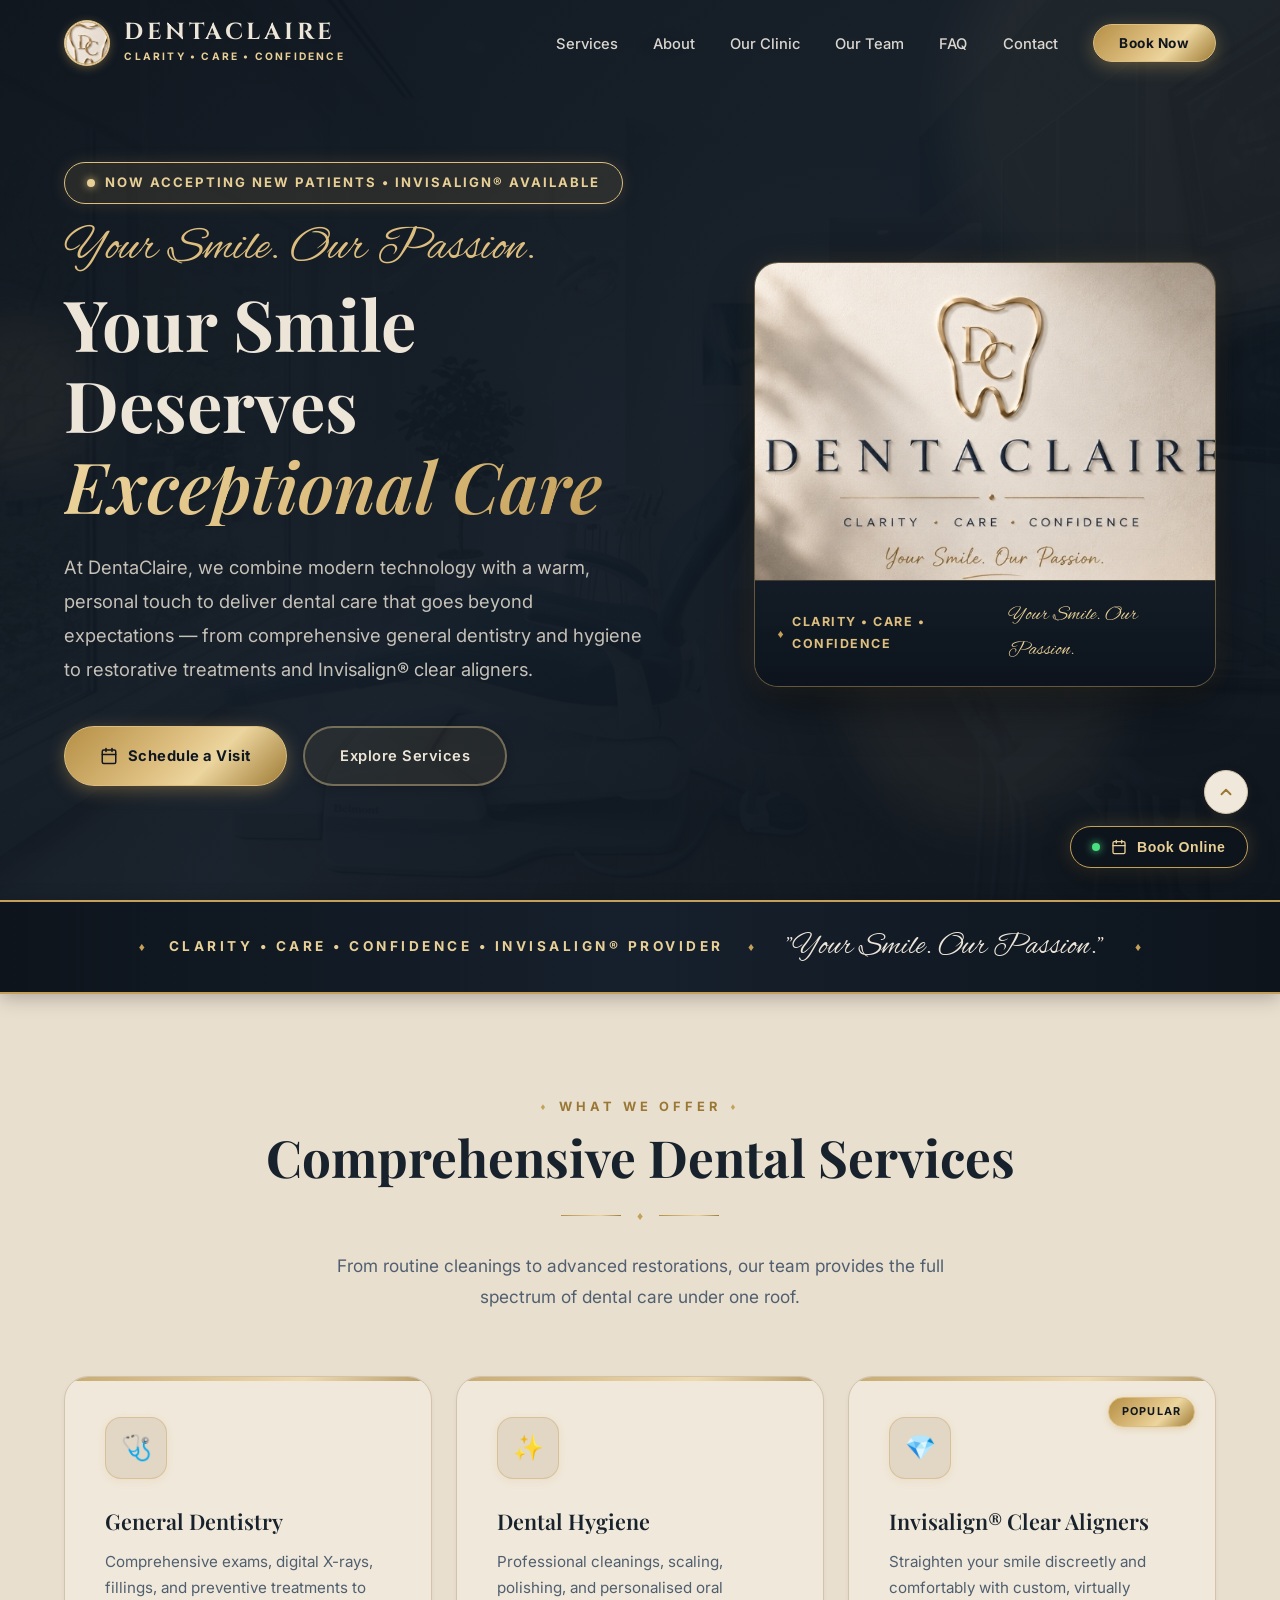
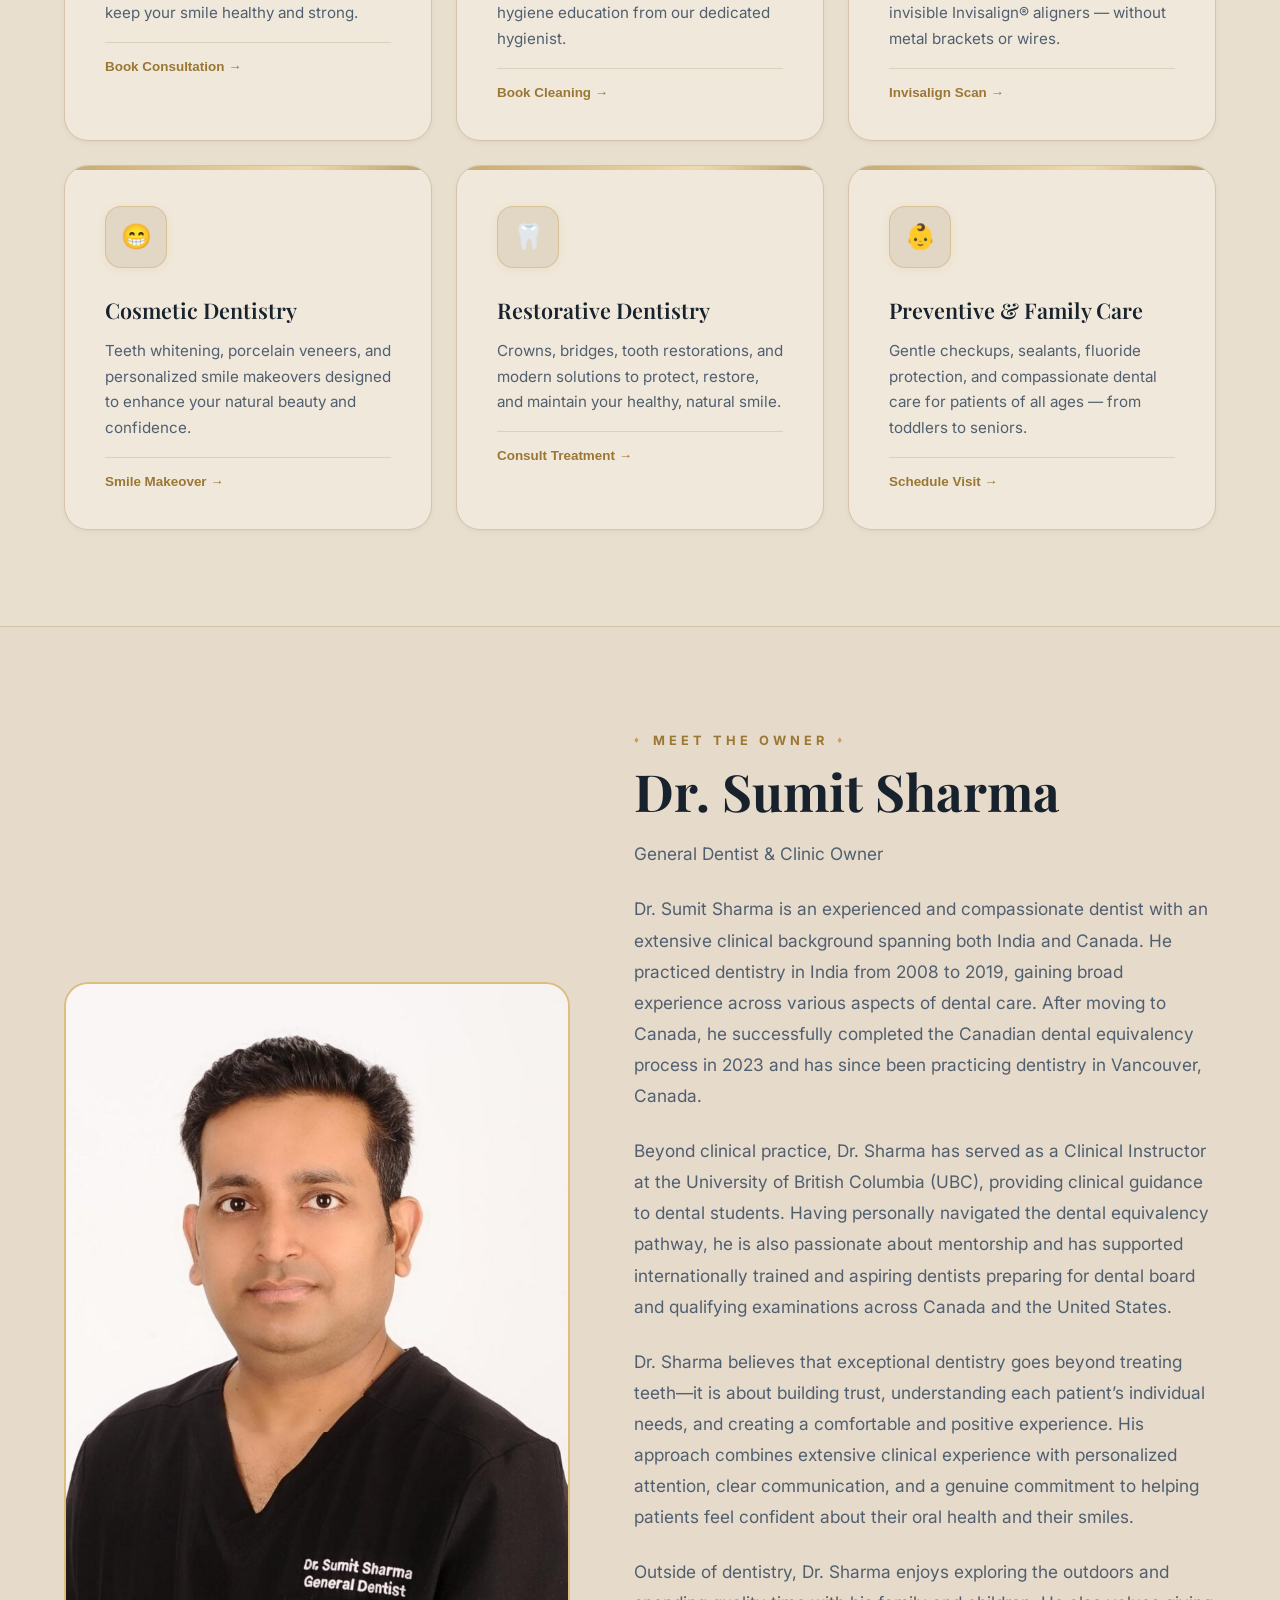
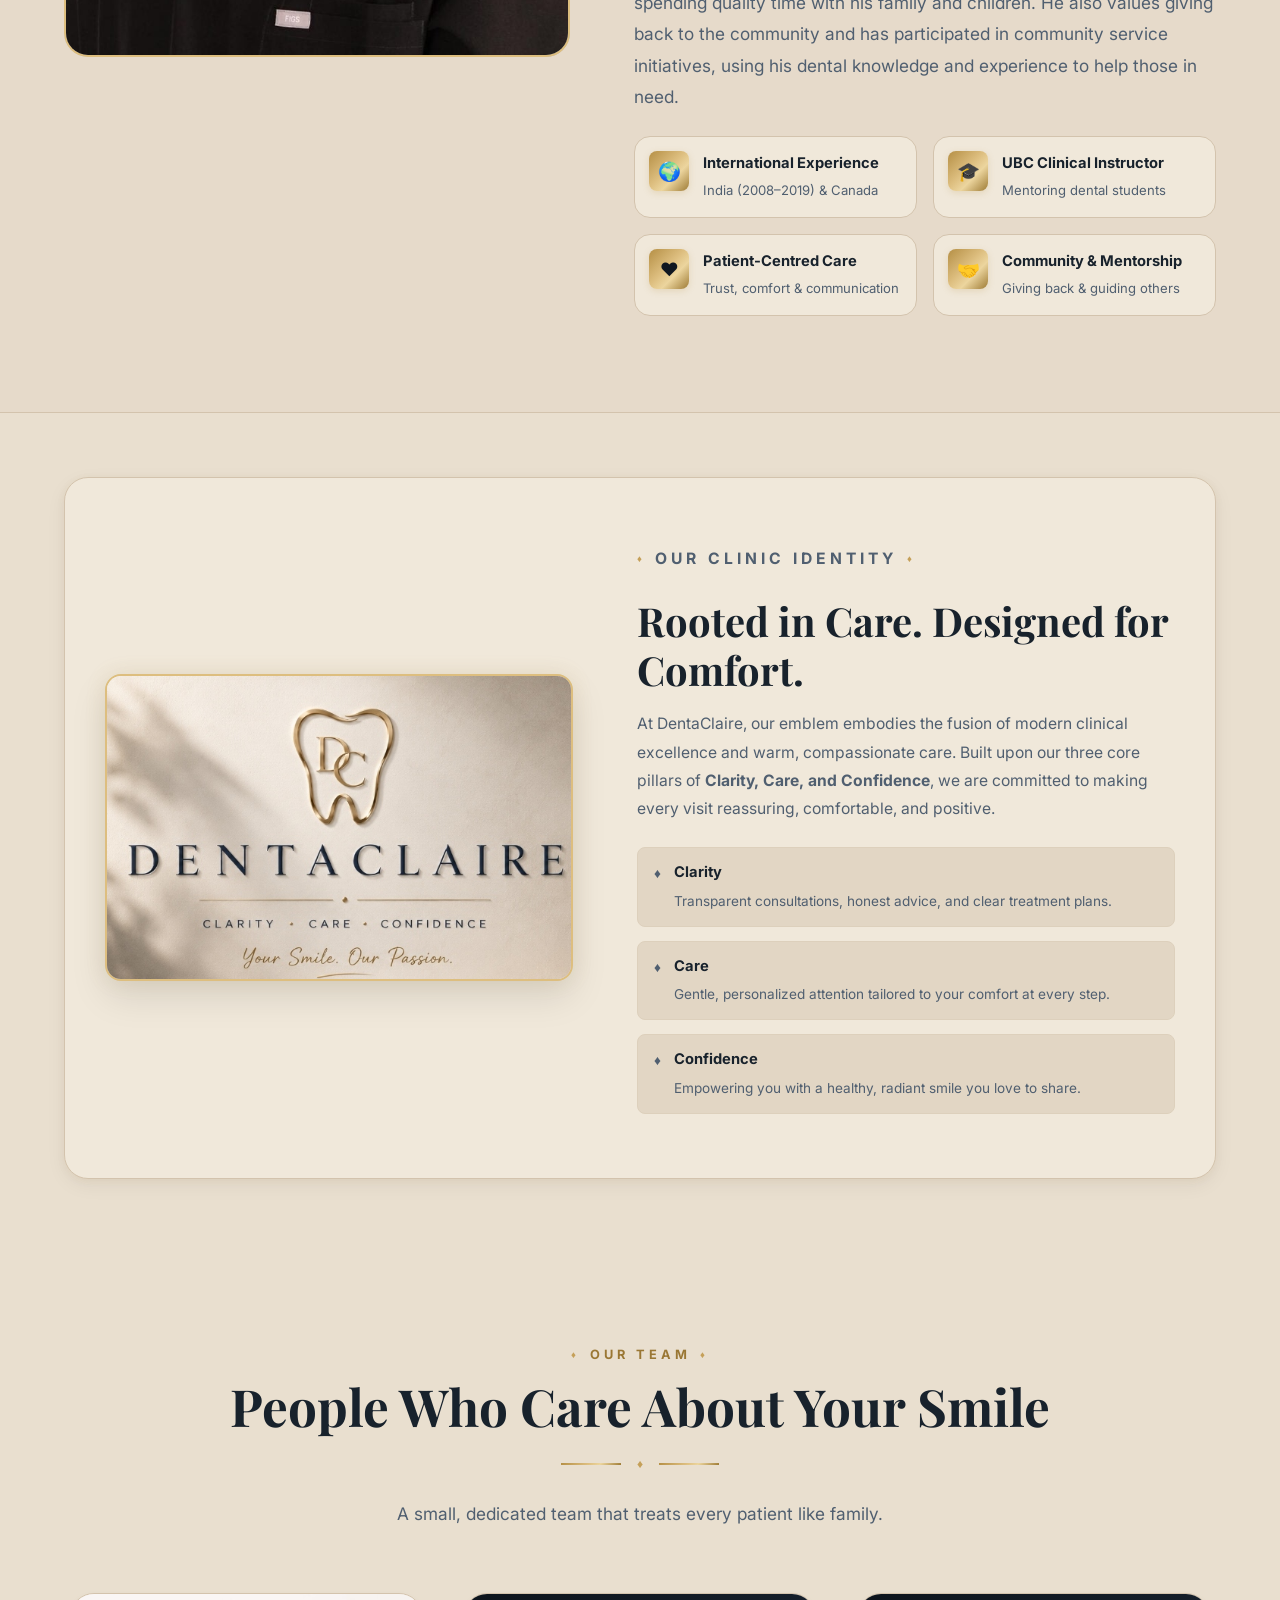
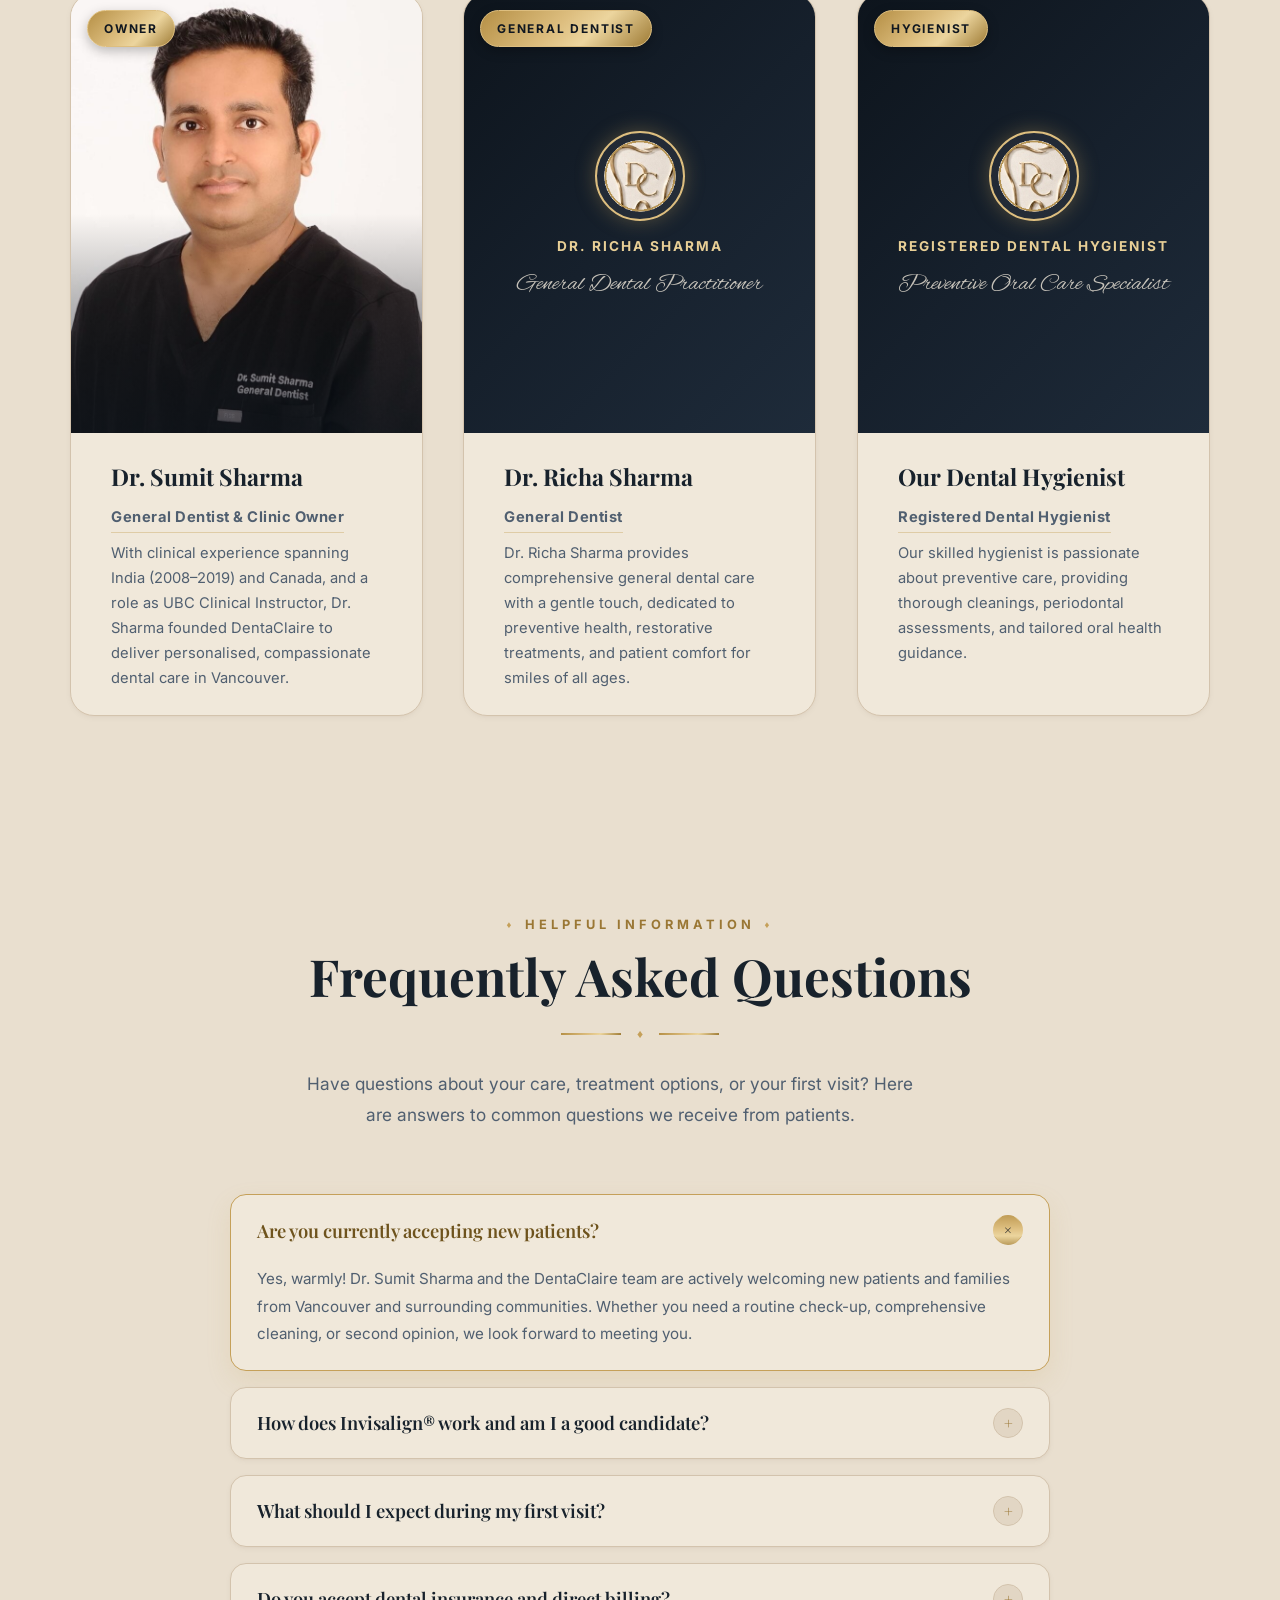
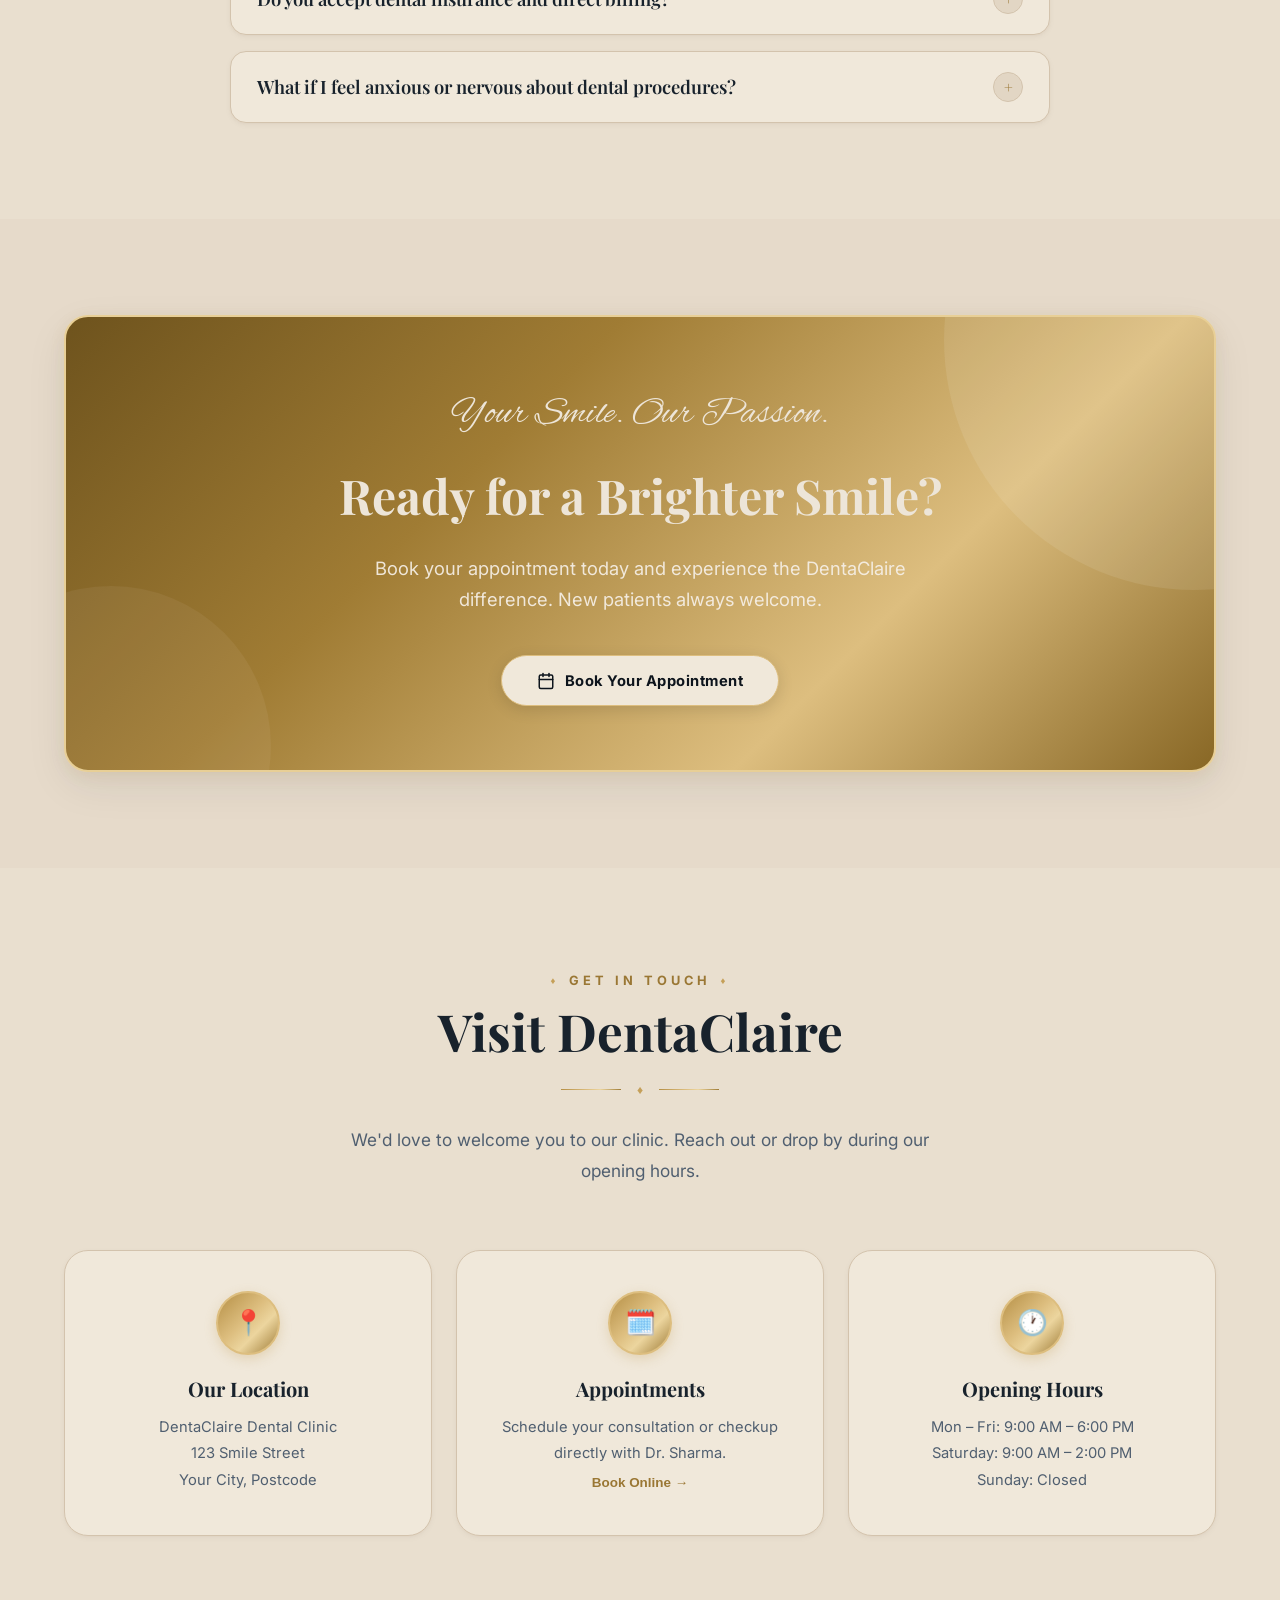
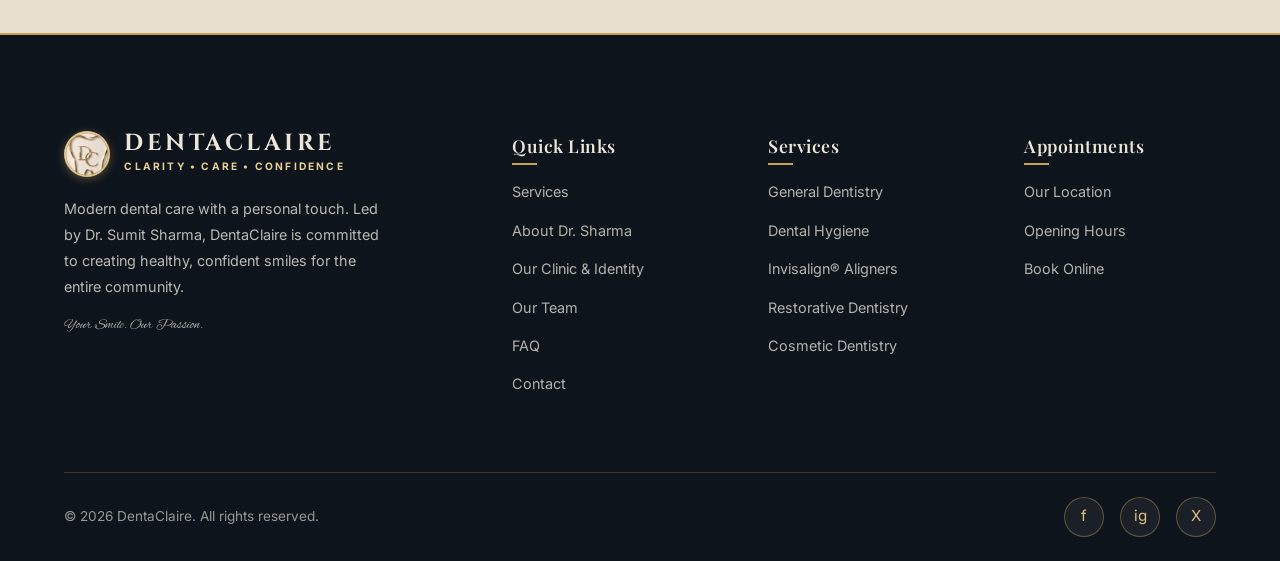
==== commit 3892e145: "Update index.html" ====
--- a/index.html
+++ b/index.html
@@ -444,10 +444,10 @@
         <span class="cta-script">Your Smile. Our Passion.</span>
         <h2>Ready for a Brighter Smile?</h2>
         <p>Book your appointment today and experience the DentaClaire difference. New patients always welcome.</p>
-        <a href="tel:+12368899281" class="btn btn-white">
-          <svg width="18" height="18" viewBox="0 0 24 24" fill="none" stroke="currentColor" stroke-width="2" stroke-linecap="round" stroke-linejoin="round"><path d="M22 16.92v3a2 2 0 0 1-2.18 2 19.79 19.79 0 0 1-8.63-3.07 19.5 19.5 0 0 1-6-6 19.79 19.79 0 0 1-3.07-8.67A2 2 0 0 1 4.11 2h3a2 2 0 0 1 2 1.72c.127.96.361 1.903.7 2.81a2 2 0 0 1-.45 2.11L8.09 9.91a16 16 0 0 0 6 6l1.27-1.27a2 2 0 0 1 2.11-.45c.907.339 1.85.573 2.81.7A2 2 0 0 1 22 16.92z"/></svg>
-          Call Us Now
-        </a>
+        <button type="button" class="btn btn-white" onclick="openBookingModal('General Consultation')">
+          <svg width="18" height="18" viewBox="0 0 24 24" fill="none" stroke="currentColor" stroke-width="2" stroke-linecap="round" stroke-linejoin="round"><rect x="3" y="4" width="18" height="18" rx="2" ry="2"/><line x1="16" y1="2" x2="16" y2="6"/><line x1="8" y1="2" x2="8" y2="6"/><line x1="3" y1="10" x2="21" y2="10"/></svg>
+          Book Your Appointment
+        </button>
       </div>
     </div>
   </section>
@@ -474,11 +474,11 @@
         </div>
 
         <div class="contact-card reveal">
-          <div class="contact-card-icon">📞</div>
-          <h3>Phone &amp; Email</h3>
+          <div class="contact-card-icon">🗓️</div>
+          <h3>Appointments</h3>
           <p>
-            Phone: <a href="tel:+12368899281">(236) 889-9281</a><br>
-            Email: <a href="mailto:ssdr.sumitsharma@gmail.com">ssdr.sumitsharma@gmail.com</a>
+            Schedule your consultation or checkup directly with Dr. Sharma.<br>
+            <button type="button" class="service-learn-more" style="margin-top: 0.5rem; display: inline-block; background: none; border: none; cursor: pointer; color: var(--clr-primary-dark); font-weight: 600;" onclick="openBookingModal('General Consultation')">Book Online &rarr;</button>
           </p>
         </div>
 
@@ -537,11 +537,11 @@
           </ul>
         </div>
         <div>
-          <h4>Contact</h4>
+          <h4>Appointments</h4>
           <ul class="footer-links">
-            <li><a href="tel:+12368899281">(236) 889-9281</a></li>
-            <li><a href="mailto:ssdr.sumitsharma@gmail.com">ssdr.sumitsharma@gmail.com</a></li>
+            <li><a href="#contact">Our Location</a></li>
             <li><a href="#contact">Opening Hours</a></li>
+            <li><a href="javascript:void(0)" onclick="openBookingModal('General Consultation')">Book Online</a></li>
           </ul>
         </div>
       </div>
@@ -575,11 +575,11 @@
           <div class="form-row">
             <div class="form-group">
               <label for="patientPhone">Phone Number</label>
-              <input type="tel" id="patientPhone" class="form-control" placeholder="(236) 000-0000" required>
+              <input type="tel" id="patientPhone" class="form-control" placeholder="Phone number" required>
             </div>
             <div class="form-group">
               <label for="patientEmail">Email Address</label>
-              <input type="email" id="patientEmail" class="form-control" placeholder="name@example.com" required>
+              <input type="email" id="patientEmail" class="form-control" placeholder="Email address" required>
             </div>
           </div>
           <div class="form-row">
@@ -612,9 +612,6 @@
           <button type="submit" class="btn btn-primary" style="width: 100%; justify-content: center; padding: 0.95rem; font-size: 0.98rem;">
             Confirm Appointment Request
           </button>
-          <div class="modal-direct-call">
-            Prefer to speak directly? Call Dr. Sharma's clinic at <a href="tel:+12368899281">(236) 889-9281</a>
-          </div>
         </form>
       </div>
     </div>
@@ -627,11 +624,11 @@
     <button class="back-to-top" id="backToTopBtn" type="button" aria-label="Back to top" onclick="scrollToTop()">
       <svg width="18" height="18" viewBox="0 0 24 24" fill="none" stroke="currentColor" stroke-width="2.5" stroke-linecap="round" stroke-linejoin="round"><path d="M18 15l-6-6-6 6"/></svg>
     </button>
-    <a href="tel:+12368899281" class="quick-call-pill" title="Call DentaClaire Clinic">
+    <button type="button" class="quick-call-pill" title="Book Appointment" onclick="openBookingModal('General Consultation')">
       <span class="pulse-dot"></span>
-      <svg width="16" height="16" viewBox="0 0 24 24" fill="none" stroke="currentColor" stroke-width="2" stroke-linecap="round" stroke-linejoin="round"><path d="M22 16.92v3a2 2 0 0 1-2.18 2 19.79 19.79 0 0 1-8.63-3.07 19.5 19.5 0 0 1-6-6 19.79 19.79 0 0 1-3.07-8.67A2 2 0 0 1 4.11 2h3a2 2 0 0 1 2 1.72c.127.96.361 1.903.7 2.81a2 2 0 0 1-.45 2.11L8.09 9.91a16 16 0 0 0 6 6l1.27-1.27a2 2 0 0 1 2.11-.45c.907.339 1.85.573 2.81.7A2 2 0 0 1 22 16.92z"/></svg>
-      <span class="pill-text">(236) 889-9281</span>
-    </a>
+      <svg width="16" height="16" viewBox="0 0 24 24" fill="none" stroke="currentColor" stroke-width="2" stroke-linecap="round" stroke-linejoin="round"><rect x="3" y="4" width="18" height="18" rx="2" ry="2"/><line x1="16" y1="2" x2="16" y2="6"/><line x1="8" y1="2" x2="8" y2="6"/><line x1="3" y1="10" x2="21" y2="10"/></svg>
+      <span class="pill-text">Book Online</span>
+    </button>
   </div>
 
   <!-- ============================================ -->
@@ -912,98 +909,6 @@
       }
     });
 
-    // --- 11. Gold Cursor Trail ---
-    (function () {
-      const trailCanvas = document.createElement('canvas');
-      trailCanvas.id = 'cursor-trail-canvas';
-      Object.assign(trailCanvas.style, {
-        position: 'fixed',
-        top: '0',
-        left: '0',
-        width: '100%',
-        height: '100%',
-        pointerEvents: 'none',
-        zIndex: '99999',
-      });
-      document.body.appendChild(trailCanvas);
-
-      const tCtx = trailCanvas.getContext('2d');
-      let tW = trailCanvas.width = window.innerWidth;
-      let tH = trailCanvas.height = window.innerHeight;
-
-      window.addEventListener('resize', () => {
-        tW = trailCanvas.width = window.innerWidth;
-        tH = trailCanvas.height = window.innerHeight;
-      });
-
-      // Gold colour stops matching the site palette
-      const GOLD_COLORS = [
-        'rgba(236, 213, 158,',  // --clr-primary-bright
-        'rgba(221, 190, 127,',  // --clr-primary-light
-        'rgba(197, 160, 89,',   // --clr-primary
-        'rgba(232, 205, 148,',  // mid-range warm gold
-        'rgba(255, 235, 180,',  // bright highlight
-      ];
-
-      const trailParticles = [];
-
-      window.addEventListener('mousemove', (e) => {
-        // Spawn 3–5 sparkles per move event for a lush trail
-        const count = Math.floor(Math.random() * 3) + 3;
-        for (let i = 0; i < count; i++) {
-          const spread = 6;
-          trailParticles.push({
-            x: e.clientX + (Math.random() - 0.5) * spread,
-            y: e.clientY + (Math.random() - 0.5) * spread,
-            radius: Math.random() * 3.5 + 1.2,
-            alpha: Math.random() * 0.55 + 0.55,
-            color: GOLD_COLORS[Math.floor(Math.random() * GOLD_COLORS.length)],
-            vx: (Math.random() - 0.5) * 1.2,
-            vy: (Math.random() - 0.5) * 1.2 - 0.6,   // slight upward drift
-            life: 1,
-            decay: Math.random() * 0.022 + 0.018,      // fade speed (~800ms avg)
-          });
-        }
-      });
-
-      function drawTrail() {
-        tCtx.clearRect(0, 0, tW, tH);
-
-        for (let i = trailParticles.length - 1; i >= 0; i--) {
-          const p = trailParticles[i];
-          p.life -= p.decay;
-          if (p.life <= 0) {
-            trailParticles.splice(i, 1);
-            continue;
-          }
-          p.x += p.vx;
-          p.y += p.vy;
-          p.vy += 0.025; // gentle gravity pull
-
-          const currentAlpha = p.alpha * p.life;
-          const currentRadius = p.radius * p.life;
-
-          // Outer glow
-          const grd = tCtx.createRadialGradient(p.x, p.y, 0, p.x, p.y, currentRadius * 2.8);
-          grd.addColorStop(0, `${p.color}${currentAlpha.toFixed(3)})`);
-          grd.addColorStop(1, `${p.color}0)`);
-          tCtx.beginPath();
-          tCtx.arc(p.x, p.y, currentRadius * 2.8, 0, Math.PI * 2);
-          tCtx.fillStyle = grd;
-          tCtx.fill();
-
-          // Bright core
-          tCtx.beginPath();
-          tCtx.arc(p.x, p.y, currentRadius, 0, Math.PI * 2);
-          tCtx.fillStyle = `${p.color}${Math.min(1, currentAlpha * 1.4).toFixed(3)})`;
-          tCtx.fill();
-        }
-
-        requestAnimationFrame(drawTrail);
-      }
-      drawTrail();
-    })();
-
     // Form submission handler
     function handleBookingSubmit(e) {
       e.preventDefault();
@@ -1020,7 +925,7 @@
             Thank you for reaching out to DentaClaire. Our team has reserved your preference for <strong>${serviceChosen}</strong> and will contact you promptly to finalize your booking time.
           </p>
           <div style="background: var(--clr-surface-alt); padding: 1rem; border-radius: var(--radius-sm); border: 1px solid var(--clr-border-light); font-size: 0.88rem; color: var(--clr-text);">
-            Need immediate assistance? Call us directly: <a href="tel:+12368899281" style="color: var(--clr-primary-dark); font-weight: 700;">(236) 889-9281</a>
+            Our team will reach out promptly to confirm your appointment time and visit details.
           </div>
           <button type="button" class="btn btn-primary" onclick="closeBookingModal()" style="margin-top: 1.5rem; width: 100%; justify-content: center;">
             Done
--- a/style.css
+++ b/style.css
@@ -1,36 +1,60 @@
 /* ============================================
-   DentaClaire — Design System & Styles
+   DentaClaire — Luxury Warm Gold & Slate Design System
+   Brand Identity: "Your Smile. Our Passion."
+   Matte Travertine & Soft Linen Palette (No Harsh Glaring White)
    ============================================ */
 
 /* --- Google Fonts --- */
-@import url('https://fonts.googleapis.com/css2?family=Inter:wght@300;400;500;600;700;800&family=Playfair+Display:wght@400;500;600;700&display=swap');
+@import url('https://fonts.googleapis.com/css2?family=Alex+Brush&family=Cinzel:wght@500;600;700;800&family=Cormorant+Garamond:ital,wght@0,400;0,500;0,600;0,700;1,400;1,600;1,700&family=Inter:wght@300;400;500;600;700&family=Playfair+Display:ital,wght@0,500;0,600;0,700;1,500;1,600;1,700&display=swap');
 
 /* --- CSS Custom Properties --- */
 :root {
-  /* Primary Palette */
-  --clr-primary: hsl(174, 62%, 40%);
-  --clr-primary-light: hsl(174, 55%, 55%);
-  --clr-primary-dark: hsl(174, 65%, 28%);
-  --clr-primary-glow: hsla(174, 62%, 40%, 0.25);
-
-  /* Accent */
-  --clr-accent: hsl(38, 92%, 60%);
-  --clr-accent-soft: hsl(38, 80%, 72%);
-
-  /* Neutrals */
-  --clr-bg: hsl(200, 20%, 98%);
-  --clr-surface: hsl(0, 0%, 100%);
-  --clr-surface-alt: hsl(174, 25%, 96%);
-  --clr-text: hsl(210, 25%, 15%);
-  --clr-text-muted: hsl(210, 10%, 45%);
-  --clr-border: hsl(210, 15%, 90%);
-
-  /* Dark overlay */
-  --clr-dark: hsl(210, 30%, 10%);
-  --clr-dark-surface: hsl(210, 25%, 14%);
+  /* Rich Metallic Gold Palette */
+  --clr-primary: #C5A059;
+  --clr-primary-light: #DDBE7F;
+  --clr-primary-bright: #E8CF96;
+  --clr-primary-dark: #9A7734;
+  --clr-primary-deep: #6E531D;
+  --clr-primary-glow: rgba(197, 160, 89, 0.25);
+  --clr-gold-border: rgba(197, 160, 89, 0.4);
+
+  /* Gold Gradients */
+  --clr-gold-gradient: linear-gradient(135deg, #B58F45 0%, #DDBE7F 45%, #ECD59E 65%, #9E7B35 100%);
+  --clr-gold-gradient-hover: linear-gradient(135deg, #C5A055 0%, #E8CD94 45%, #F7E5B8 65%, #B8934A 100%);
+  --clr-gold-gradient-subtle: linear-gradient(135deg, rgba(197, 160, 89, 0.12) 0%, rgba(216, 185, 121, 0.04) 100%);
+  --clr-gold-text-gradient: linear-gradient(135deg, #ECD59E 0%, #DDBE7F 50%, #C5A059 100%);
+
+  /* Neutrals: Warm Matte Cream / Travertine / Soft Linen (No Harsh Glaring White) */
+  --clr-bg: #E9DFCF;
+  /* Warm muted travertine — zero glare */
+  --clr-surface: #F0E8DA;
+  /* Soft matte parchment for cards — calm, easy on the eyes */
+  --clr-surface-alt: #E2D6C4;
+  /* Warm linen sub-surface */
+  --clr-surface-subtle: #E6DACA;
+  --clr-border: #D3C3AD;
+  /* Warm earthy stone border */
+  --clr-border-light: #DDD0BC;
+
+  /* Typography Colors */
+  --clr-text: #18222C;
+  /* Deep slate navy from logo */
+  --clr-text-muted: #505F70;
+  --clr-text-light: #7A8999;
+  --clr-text-on-dark: #EDE5D8;
+  /* Soft warm parchment — not glaring white */
+  --clr-text-on-dark-muted: rgba(237, 229, 216, 0.82);
+
+  /* Deep Luxury Slate Navy (from logo lettering) */
+  --clr-dark: #0D141C;
+  --clr-dark-surface: #131C27;
+  --clr-dark-surface-alt: #1A2533;
 
   /* Typography */
-  --ff-heading: 'Playfair Display', Georgia, serif;
+  --ff-logo: 'Cinzel', 'Playfair Display', Georgia, serif;
+  --ff-heading: 'Playfair Display', 'Cormorant Garamond', Georgia, serif;
+  --ff-script: 'Alex Brush', cursive;
+  --ff-serif: 'Cormorant Garamond', Georgia, serif;
   --ff-body: 'Inter', -apple-system, BlinkMacSystemFont, sans-serif;
 
   /* Spacing */
@@ -42,16 +66,17 @@
   --space-2xl: 6rem;
 
   /* Border radius */
+  --radius-xs: 0.35rem;
   --radius-sm: 0.5rem;
   --radius-md: 1rem;
   --radius-lg: 1.5rem;
   --radius-full: 50%;
 
-  /* Shadows */
-  --shadow-sm: 0 1px 3px hsla(210, 25%, 15%, 0.06);
-  --shadow-md: 0 4px 16px hsla(210, 25%, 15%, 0.08);
-  --shadow-lg: 0 12px 40px hsla(210, 25%, 15%, 0.12);
-  --shadow-glow: 0 0 40px var(--clr-primary-glow);
+  /* Soft Ambient Shadows (Grounded, No Harsh Light) */
+  --shadow-sm: 0 2px 6px rgba(26, 36, 48, 0.04), 0 1px 2px rgba(197, 160, 89, 0.06);
+  --shadow-md: 0 6px 20px rgba(26, 36, 48, 0.06), 0 2px 8px rgba(197, 160, 89, 0.1);
+  --shadow-lg: 0 14px 40px rgba(26, 36, 48, 0.08), 0 4px 14px rgba(197, 160, 89, 0.15);
+  --shadow-gold: 0 0 30px var(--clr-primary-glow);
 
   /* Transitions */
   --ease: cubic-bezier(0.4, 0, 0.2, 1);
@@ -76,7 +101,7 @@
   font-family: var(--ff-body);
   color: var(--clr-text);
   background: var(--clr-bg);
-  line-height: 1.7;
+  line-height: 1.75;
   -webkit-font-smoothing: antialiased;
   overflow-x: hidden;
 }
@@ -104,81 +129,128 @@
 .section-eyebrow {
   font-family: var(--ff-body);
   font-size: 0.8rem;
-  font-weight: 600;
-  letter-spacing: 3px;
+  font-weight: 700;
+  letter-spacing: 4px;
   text-transform: uppercase;
+  color: var(--clr-primary-dark);
+  margin-bottom: var(--space-xs);
+  display: inline-flex;
+  align-items: center;
+  gap: 0.6rem;
+}
+
+.section-eyebrow::before,
+.section-eyebrow::after {
+  content: '♦';
+  font-size: 0.6rem;
   color: var(--clr-primary);
-  margin-bottom: var(--space-xs);
 }
 
 .section-title {
   font-family: var(--ff-heading);
-  font-size: clamp(2rem, 4vw, 3rem);
+  font-size: clamp(2.2rem, 4.3vw, 3.2rem);
   font-weight: 700;
   color: var(--clr-text);
-  line-height: 1.2;
+  line-height: 1.22;
   margin-bottom: var(--space-sm);
 }
 
 .section-subtitle {
-  font-size: 1.1rem;
+  font-size: 1.08rem;
   color: var(--clr-text-muted);
-  max-width: 600px;
-}
-
+  max-width: 620px;
+  line-height: 1.8;
+}
+
+.gold-divider {
+  display: flex;
+  align-items: center;
+  justify-content: center;
+  gap: 1rem;
+  margin: var(--space-sm) auto var(--space-md);
+}
+
+.gold-divider::before,
+.gold-divider::after {
+  content: '';
+  height: 1.5px;
+  width: 60px;
+  background: var(--clr-gold-gradient);
+}
+
+.gold-divider span {
+  color: var(--clr-primary);
+  font-size: 0.75rem;
+}
+
+/* --- Buttons --- */
 .btn {
   display: inline-flex;
   align-items: center;
-  gap: 0.5rem;
-  padding: 0.9rem 2rem;
+  gap: 0.6rem;
+  padding: 0.95rem 2.2rem;
   border: none;
   border-radius: 50px;
   font-family: var(--ff-body);
-  font-size: 0.95rem;
+  font-size: 0.92rem;
   font-weight: 600;
+
+  letter-spacing: 0.5px;
   cursor: pointer;
   transition: all var(--duration) var(--ease);
 }
 
 .btn-primary {
-  background: var(--clr-primary);
-  color: #fff;
-  box-shadow: 0 4px 20px var(--clr-primary-glow);
+  background: var(--clr-gold-gradient);
+  color: #101720;
+  box-shadow: 0 4px 18px rgba(197, 160, 89, 0.4);
+  font-weight: 700;
+  border: 1px solid var(--clr-primary-light);
 }
 
 .btn-primary:hover {
-  background: var(--clr-primary-dark);
+  background: var(--clr-gold-gradient-hover);
   transform: translateY(-2px);
-  box-shadow: 0 8px 30px var(--clr-primary-glow);
+  box-shadow: 0 8px 26px rgba(197, 160, 89, 0.55);
+  color: #0E151E;
 }
 
 .btn-outline {
-  background: transparent;
-  color: var(--clr-primary);
+  background: rgba(197, 160, 89, 0.08);
+  color: var(--clr-primary-bright);
   border: 2px solid var(--clr-primary);
+  box-shadow: 0 2px 8px rgba(0, 0, 0, 0.2);
 }
 
 .btn-outline:hover {
-  background: var(--clr-primary);
-  color: #fff;
+  background: var(--clr-gold-gradient);
+  color: #101720;
+  border-color: transparent;
   transform: translateY(-2px);
+  box-shadow: 0 6px 20px rgba(197, 160, 89, 0.45);
 }
 
 .btn-white {
-  background: #fff;
-  color: var(--clr-primary-dark);
+  background: var(--clr-surface);
+  color: var(--clr-dark);
+  font-weight: 700;
+  border: 1.5px solid var(--clr-primary-light);
+  box-shadow: 0 4px 16px rgba(0, 0, 0, 0.12);
 }
 
 .btn-white:hover {
-  background: hsla(0, 0%, 100%, 0.9);
+  background: var(--clr-gold-gradient);
+  color: #101720;
+  border-color: transparent;
   transform: translateY(-2px);
+  box-shadow: 0 8px 24px rgba(197, 160, 89, 0.45);
 }
 
 /* --- Scroll Animations --- */
 .reveal {
   opacity: 0;
-  transform: translateY(40px);
-  transition: opacity 0.7s var(--ease), transform 0.7s var(--ease);
+  transform: translateY(30px);
+  transition: opacity 0.75s var(--ease), transform 0.75s var(--ease);
 }
 
 .reveal.visible {
@@ -193,15 +265,16 @@
   left: 0;
   width: 100%;
   z-index: 1000;
-  padding: 1.2rem 0;
+  padding: 1.25rem 0;
   transition: all var(--duration) var(--ease);
 }
 
 .navbar.scrolled {
-  background: hsla(0, 0%, 100%, 0.92);
-  backdrop-filter: blur(16px);
-  -webkit-backdrop-filter: blur(16px);
-  box-shadow: var(--shadow-sm);
+  background: rgba(233, 223, 207, 0.97);
+  backdrop-filter: blur(18px);
+  -webkit-backdrop-filter: blur(18px);
+  box-shadow: 0 4px 20px rgba(26, 36, 48, 0.06);
+  border-bottom: 1.5px solid var(--clr-border);
   padding: 0.8rem 0;
 }
 
@@ -214,44 +287,84 @@
 .nav-logo {
   display: flex;
   align-items: center;
-  gap: 0.6rem;
-}
-
-.nav-logo-icon {
-  width: 40px;
-  height: 40px;
-  background: var(--clr-primary);
-  border-radius: var(--radius-sm);
+  gap: 0.9rem;
+}
+
+.nav-logo-badge {
+  width: 46px;
+  height: 46px;
+  border-radius: var(--radius-full);
+  overflow: hidden;
+  box-shadow: 0 2px 10px rgba(197, 160, 89, 0.4);
   display: flex;
   align-items: center;
   justify-content: center;
-  color: #fff;
-  font-size: 1.2rem;
+  background: var(--clr-surface);
+  border: 1.5px solid var(--clr-primary-light);
+  flex-shrink: 0;
+  transition: transform var(--duration) var(--ease);
+}
+
+.nav-logo:hover .nav-logo-badge {
+  transform: scale(1.08) rotate(3deg);
+}
+
+.nav-logo-badge img {
+  width: 100%;
+  height: 100%;
+  object-fit: cover;
+}
+
+.nav-logo-text-group {
+  display: flex;
+  flex-direction: column;
 }
 
 .nav-logo-text {
-  font-family: var(--ff-heading);
-  font-size: 1.5rem;
+  font-family: var(--ff-logo);
+  font-size: 1.45rem;
   font-weight: 700;
+  letter-spacing: 3.5px;
+  text-transform: uppercase;
+  color: var(--clr-text-on-dark);
+  line-height: 1.1;
+  transition: color var(--duration) var(--ease);
+}
+
+.navbar.scrolled .nav-logo-text {
   color: var(--clr-text);
 }
 
-.nav-logo-text span {
-  color: var(--clr-primary);
+.nav-logo-subtext {
+  font-family: var(--ff-body);
+  font-size: 0.64rem;
+  letter-spacing: 2.2px;
+  text-transform: uppercase;
+  color: var(--clr-primary-bright);
+  font-weight: 700;
+  margin-top: 2px;
+}
+
+.navbar.scrolled .nav-logo-subtext {
+  color: var(--clr-primary-dark);
 }
 
 .nav-links {
   display: flex;
   align-items: center;
-  gap: 2rem;
+  gap: 2.2rem;
 }
 
 .nav-links a {
-  font-size: 0.9rem;
+  font-size: 0.92rem;
   font-weight: 500;
+  color: rgba(245, 239, 230, 0.88);
+  transition: color var(--duration) var(--ease);
+  position: relative;
+}
+
+.navbar.scrolled .nav-links a {
   color: var(--clr-text-muted);
-  transition: color var(--duration) var(--ease);
-  position: relative;
 }
 
 .nav-links a::after {
@@ -261,12 +374,17 @@
   left: 0;
   width: 0;
   height: 2px;
-  background: var(--clr-primary);
+  background: var(--clr-gold-gradient);
+  border-radius: 2px;
   transition: width var(--duration) var(--ease);
 }
 
 .nav-links a:hover {
-  color: var(--clr-primary);
+  color: var(--clr-primary-light);
+}
+
+.navbar.scrolled .nav-links a:hover {
+  color: var(--clr-primary-dark);
 }
 
 .nav-links a:hover::after {
@@ -274,9 +392,9 @@
 }
 
 .nav-cta {
-  padding: 0.65rem 1.5rem !important;
+  padding: 0.65rem 1.6rem !important;
   font-size: 0.85rem !important;
-  color: #fff !important;
+  color: #101720 !important;
 }
 
 .nav-cta::after {
@@ -297,9 +415,13 @@
 .nav-toggle span {
   width: 24px;
   height: 2px;
-  background: var(--clr-text);
+  background: var(--clr-text-on-dark);
   border-radius: 2px;
   transition: all var(--duration) var(--ease);
+}
+
+.navbar.scrolled .nav-toggle span {
+  background: var(--clr-text);
 }
 
 /* --- HERO SECTION --- */
@@ -322,47 +444,122 @@
   width: 100%;
   height: 100%;
   object-fit: cover;
-  opacity: 0.4;
+  opacity: 0.25;
+  filter: saturate(0.85);
 }
 
 .hero-bg::after {
   content: '';
   position: absolute;
   inset: 0;
-  background: linear-gradient(
-    135deg,
-    hsla(210, 30%, 8%, 0.85) 0%,
-    hsla(174, 40%, 15%, 0.7) 50%,
-    hsla(210, 30%, 8%, 0.6) 100%
-  );
+  background: linear-gradient(135deg,
+      rgba(13, 20, 28, 0.94) 0%,
+      rgba(19, 28, 39, 0.85) 50%,
+      rgba(13, 20, 28, 0.92) 100%);
 }
 
 .hero .container {
   position: relative;
   z-index: 2;
+  padding-top: 8.5rem;
+  padding-bottom: 5.5rem;
+}
+
+.hero-grid {
   display: grid;
-  grid-template-columns: 1fr;
-  gap: var(--space-lg);
-  padding-top: 8rem;
-  padding-bottom: 4rem;
+  grid-template-columns: 1.15fr 0.85fr;
+  gap: var(--space-xl);
+  align-items: center;
 }
 
 .hero-content {
-  max-width: 700px;
+  max-width: 650px;
+}
+
+/* Hero Brand Card Showcase */
+.hero-brand-feature {
+  position: relative;
+  animation: fadeSlideDown 0.9s var(--ease) 0.5s both;
+}
+
+.hero-brand-card {
+  position: relative;
+  background: rgba(19, 28, 39, 0.72);
+  backdrop-filter: blur(14px);
+  -webkit-backdrop-filter: blur(14px);
+  border-radius: var(--radius-lg);
+  border: 1.5px solid rgba(197, 160, 89, 0.45);
+  box-shadow: 0 20px 45px rgba(0, 0, 0, 0.4), 0 0 25px rgba(197, 160, 89, 0.15);
+  overflow: hidden;
+  transition: transform var(--duration) var(--ease), box-shadow var(--duration) var(--ease);
+}
+
+.hero-brand-card:hover {
+  transform: translateY(-4px);
+  box-shadow: 0 24px 50px rgba(0, 0, 0, 0.5), 0 0 35px rgba(197, 160, 89, 0.25);
+  border-color: var(--clr-primary-light);
+}
+
+.hero-brand-image-frame {
+  position: relative;
+  width: 100%;
+  aspect-ratio: 16 / 11;
+  overflow: hidden;
+  background: #EFE7DB;
+}
+
+.hero-brand-image-frame img {
+  width: 100%;
+  height: 100%;
+  object-fit: cover;
+  transition: transform 0.6s var(--ease);
+}
+
+.hero-brand-card:hover .hero-brand-image-frame img {
+  transform: scale(1.03);
+}
+
+.hero-brand-details {
+  padding: 1.1rem 1.4rem;
+  display: flex;
+  justify-content: space-between;
+  align-items: center;
+  background: linear-gradient(180deg, rgba(19, 28, 39, 0.95) 0%, rgba(13, 20, 28, 0.98) 100%);
+  border-top: 1px solid rgba(197, 160, 89, 0.3);
+}
+
+.hero-brand-badge-pill {
+  display: inline-flex;
+  align-items: center;
+  gap: 0.45rem;
+  font-size: 0.78rem;
+  font-weight: 700;
+  letter-spacing: 1.5px;
+  text-transform: uppercase;
+  color: var(--clr-primary-light);
+}
+
+.hero-brand-quote {
+  font-family: var(--ff-script);
+  font-size: 1.25rem;
+  color: var(--clr-primary-bright);
 }
 
 .hero-badge {
   display: inline-flex;
   align-items: center;
-  gap: 0.5rem;
-  background: hsla(174, 62%, 40%, 0.15);
-  border: 1px solid hsla(174, 62%, 40%, 0.3);
+  gap: 0.6rem;
+  background: rgba(197, 160, 89, 0.12);
+  border: 1.5px solid var(--clr-primary-light);
   border-radius: 50px;
-  padding: 0.5rem 1.2rem;
-  font-size: 0.8rem;
-  font-weight: 600;
-  color: var(--clr-primary-light);
-  margin-bottom: var(--space-md);
+  padding: 0.55rem 1.4rem;
+  font-size: 0.82rem;
+  font-weight: 700;
+  letter-spacing: 2px;
+  text-transform: uppercase;
+  color: var(--clr-primary-bright);
+  box-shadow: 0 0 16px rgba(197, 160, 89, 0.18);
+  margin-bottom: var(--space-sm);
   animation: fadeSlideDown 0.8s var(--ease) 0.2s both;
 }
 
@@ -370,36 +567,61 @@
   width: 8px;
   height: 8px;
   border-radius: var(--radius-full);
-  background: var(--clr-primary-light);
+  background: var(--clr-primary-bright);
+
+  box-shadow: 0 0 8px var(--clr-primary-light);
   animation: pulse-dot 2s infinite;
 }
 
 @keyframes pulse-dot {
-  0%, 100% { opacity: 1; }
-  50% { opacity: 0.4; }
+
+  0%,
+  100% {
+    opacity: 1;
+    transform: scale(1);
+  }
+
+  50% {
+    opacity: 0.45;
+    transform: scale(0.85);
+  }
+}
+
+.hero-tagline-script {
+  font-family: var(--ff-script);
+  font-size: clamp(2rem, 3.8vw, 3rem);
+  color: var(--clr-primary-light);
+  line-height: 1.2;
+  margin-bottom: 0.35rem;
+  animation: fadeSlideDown 0.8s var(--ease) 0.3s both;
 }
 
 .hero h1 {
   font-family: var(--ff-heading);
-  font-size: clamp(2.5rem, 5.5vw, 4.2rem);
+  font-size: clamp(2.6rem, 5.8vw, 4.4rem);
   font-weight: 700;
-  color: #fff;
+  color: var(--clr-text-on-dark);
   line-height: 1.15;
   margin-bottom: var(--space-md);
   animation: fadeSlideDown 0.8s var(--ease) 0.4s both;
 }
 
 .hero h1 .highlight {
-  color: var(--clr-primary-light);
-  position: relative;
+  background: var(--clr-gold-text-gradient);
+  -webkit-background-clip: text;
+  -webkit-text-fill-color: transparent;
+  font-style: italic;
+  font-weight: 600;
+  position: relative;
+  display: inline-block;
 }
 
 .hero p {
   font-size: 1.15rem;
-  color: hsla(0, 0%, 100%, 0.7);
-  line-height: 1.8;
+  color: var(--clr-text-on-dark-muted);
+  line-height: 1.85;
   margin-bottom: var(--space-lg);
-  max-width: 520px;
+  max-width: 580px;
   animation: fadeSlideDown 0.8s var(--ease) 0.6s both;
 }
 
@@ -408,30 +630,6 @@
   gap: var(--space-sm);
   flex-wrap: wrap;
   animation: fadeSlideDown 0.8s var(--ease) 0.8s both;
-}
-
-.hero-stats {
-  display: flex;
-  gap: var(--space-xl);
-  margin-top: var(--space-xl);
-  animation: fadeSlideDown 0.8s var(--ease) 1s both;
-}
-
-.hero-stat {
-  text-align: left;
-}
-
-.hero-stat-number {
-  font-family: var(--ff-heading);
-  font-size: 2.5rem;
-  font-weight: 700;
-  color: #fff;
-}
-
-.hero-stat-label {
-  font-size: 0.85rem;
-  color: hsla(0, 0%, 100%, 0.5);
-  margin-top: 0.25rem;
 }
 
 @keyframes fadeSlideDown {
@@ -439,6 +637,7 @@
     opacity: 0;
     transform: translateY(30px);
   }
+
   to {
     opacity: 1;
     transform: translateY(0);
@@ -457,43 +656,178 @@
 .hero-shape {
   position: absolute;
   border-radius: var(--radius-full);
-  opacity: 0.08;
+  opacity: 0.05;
   background: var(--clr-primary-light);
+  filter: blur(25px);
 }
 
 .hero-shape:nth-child(1) {
-  width: 400px;
-  height: 400px;
-  top: -100px;
-  right: -100px;
-  animation: float 8s ease-in-out infinite;
+  width: 450px;
+  height: 450px;
+  top: -120px;
+  right: -120px;
+  animation: float 9s ease-in-out infinite;
 }
 
 .hero-shape:nth-child(2) {
-  width: 250px;
-  height: 250px;
-  bottom: 10%;
-  right: 15%;
-  animation: float 10s ease-in-out infinite reverse;
+  width: 280px;
+  height: 280px;
+  bottom: 8%;
+  right: 12%;
+  animation: float 11s ease-in-out infinite reverse;
 }
 
 .hero-shape:nth-child(3) {
-  width: 150px;
-  height: 150px;
-  top: 40%;
-  left: -50px;
-  animation: float 6s ease-in-out infinite 2s;
+  width: 160px;
+  height: 160px;
+  top: 35%;
+  left: -60px;
+  animation: float 7s ease-in-out infinite 2s;
 }
 
 @keyframes float {
-  0%, 100% { transform: translateY(0) scale(1); }
-  50% { transform: translateY(-30px) scale(1.05); }
+
+  0%,
+  100% {
+    transform: translateY(0) scale(1);
+  }
+
+  50% {
+    transform: translateY(-30px) scale(1.05);
+  }
+}
+
+/* --- BRAND STATEMENT RIBBON --- */
+.brand-statement-bar {
+  background: linear-gradient(90deg, #0D141C 0%, #16202C 50%, #0D141C 100%);
+  border-top: 2px solid var(--clr-primary);
+  border-bottom: 2px solid var(--clr-primary);
+  padding: 1.1rem 0;
+  box-shadow: 0 4px 18px rgba(0, 0, 0, 0.25);
+  position: relative;
+  z-index: 10;
+}
+
+.statement-content {
+  display: flex;
+  align-items: center;
+  justify-content: center;
+  flex-wrap: wrap;
+  gap: 1.5rem;
+  text-align: center;
+}
+
+.statement-motto {
+  font-family: var(--ff-body);
+  font-size: 0.85rem;
+  font-weight: 700;
+  letter-spacing: 3.5px;
+  text-transform: uppercase;
+  color: var(--clr-primary-bright);
+}
+
+.statement-tagline {
+  font-family: var(--ff-script);
+  font-size: 1.95rem;
+  color: var(--clr-text-on-dark);
+  padding: 0 0.5rem;
+}
+
+.gold-diamond {
+  color: var(--clr-primary);
+  font-size: 0.75rem;
+}
+
+/* --- BRAND SHOWCASE SECTION (FULL LOGO & PILLARS) --- */
+.brand-showcase-section {
+  padding: var(--space-xl) 0;
+  background: var(--clr-bg);
+}
+
+.brand-showcase-card {
+  background: var(--clr-surface);
+  border-radius: var(--radius-lg);
+  border: 1.5px solid var(--clr-border);
+  box-shadow: var(--shadow-md);
+  padding: var(--space-xl) var(--space-lg);
+  display: grid;
+  grid-template-columns: 1fr 1.15fr;
+  gap: var(--space-xl);
+  align-items: center;
+}
+
+.brand-showcase-media {
+  position: relative;
+  border-radius: var(--radius-md);
+  overflow: hidden;
+  border: 2px solid var(--clr-primary-light);
+  box-shadow: 0 16px 36px rgba(0, 0, 0, 0.1), 0 0 20px rgba(197, 160, 89, 0.15);
+  background: #EFE7DB;
+  aspect-ratio: 16 / 10.5;
+}
+
+.brand-showcase-media img {
+  width: 100%;
+  height: 100%;
+  object-fit: cover;
+  transition: transform 0.6s var(--ease);
+}
+
+.brand-showcase-card:hover .brand-showcase-media img {
+  transform: scale(1.03);
+}
+
+.brand-showcase-text .section-title {
+  font-size: clamp(1.8rem, 3.2vw, 2.5rem);
+  margin-bottom: var(--space-sm);
+}
+
+.brand-showcase-text p {
+  color: var(--clr-text-muted);
+  font-size: 0.98rem;
+  line-height: 1.8;
+  margin-bottom: var(--space-md);
+}
+
+.brand-pillars {
+  display: flex;
+  flex-direction: column;
+  gap: 0.85rem;
+}
+
+.brand-pillar {
+  display: flex;
+  align-items: flex-start;
+  gap: 0.85rem;
+  padding: 0.75rem 1rem;
+  border-radius: var(--radius-sm);
+  background: var(--clr-surface-alt);
+  border: 1px solid var(--clr-border-light);
+}
+
+.pillar-glyph {
+  color: var(--clr-primary);
+  font-size: 0.85rem;
+  margin-top: 2px;
+}
+
+.brand-pillar strong {
+  color: var(--clr-text);
+  font-weight: 700;
+  display: block;
+  font-size: 0.92rem;
+}
+
+.brand-pillar span {
+  color: var(--clr-text-muted);
+  font-size: 0.85rem;
 }
 
 /* --- SERVICES SECTION --- */
 .services {
   padding: var(--space-2xl) 0;
   background: var(--clr-bg);
+  position: relative;
 }
 
 .services-header {
@@ -507,7 +841,7 @@
 
 .services-grid {
   display: grid;
-  grid-template-columns: repeat(auto-fit, minmax(280px, 1fr));
+  grid-template-columns: repeat(auto-fit, minmax(290px, 1fr));
   gap: var(--space-md);
 }
 
@@ -515,10 +849,11 @@
   background: var(--clr-surface);
   border-radius: var(--radius-lg);
   padding: var(--space-lg);
-  border: 1px solid var(--clr-border);
+  border: 1.5px solid var(--clr-border);
   transition: all var(--duration) var(--ease);
   position: relative;
   overflow: hidden;
+  box-shadow: var(--shadow-sm);
 }
 
 .service-card::before {
@@ -528,66 +863,101 @@
   left: 0;
   right: 0;
   height: 4px;
-  background: linear-gradient(90deg, var(--clr-primary), var(--clr-primary-light));
-  opacity: 0;
-  transition: opacity var(--duration) var(--ease);
+  background: var(--clr-gold-gradient);
+  opacity: 0.7;
+  transition: all var(--duration) var(--ease);
 }
 
 .service-card:hover {
   transform: translateY(-6px);
-  box-shadow: var(--shadow-lg);
-  border-color: transparent;
+  box-shadow: var(--shadow-md);
+  border-color: var(--clr-primary);
 }
 
 .service-card:hover::before {
   opacity: 1;
+  height: 5px;
+}
+
+.service-badge-gold {
+  position: absolute;
+  top: 1.25rem;
+  right: 1.25rem;
+  background: var(--clr-gold-gradient);
+  color: #101720;
+  font-size: 0.68rem;
+  font-weight: 700;
+  letter-spacing: 1.2px;
+  text-transform: uppercase;
+  padding: 0.28rem 0.8rem;
+  border-radius: 50px;
+  box-shadow: 0 2px 6px rgba(197, 160, 89, 0.3);
+  border: 1px solid var(--clr-primary-light);
 }
 
 .service-icon {
-  width: 60px;
-  height: 60px;
+  width: 62px;
+  height: 62px;
   border-radius: var(--radius-md);
   background: var(--clr-surface-alt);
   display: flex;
   align-items: center;
   justify-content: center;
-  font-size: 1.5rem;
+  font-size: 1.55rem;
   margin-bottom: var(--space-md);
+  border: 1.5px solid var(--clr-gold-border);
+  box-shadow: 0 2px 8px rgba(197, 160, 89, 0.12);
   transition: all var(--duration) var(--ease);
 }
 
 .service-card:hover .service-icon {
-  background: var(--clr-primary);
-  color: #fff;
-  transform: scale(1.1);
+  background: var(--clr-gold-gradient);
+  color: #101720;
+  transform: scale(1.08) rotate(-3deg);
+  border-color: transparent;
+  box-shadow: 0 4px 16px rgba(197, 160, 89, 0.35);
 }
 
 .service-card h3 {
   font-family: var(--ff-heading);
-  font-size: 1.3rem;
+  font-size: 1.35rem;
+  color: var(--clr-text);
   margin-bottom: var(--space-xs);
+  font-weight: 600;
+  transition: color var(--duration) var(--ease);
+}
+
+.service-card:hover h3 {
+  color: var(--clr-primary-deep);
 }
 
 .service-card p {
   color: var(--clr-text-muted);
   font-size: 0.95rem;
-}
-
-/* --- ABOUT / TEAM --- */
+  line-height: 1.7;
+}
+
+/* --- ABOUT / DR. SUMIT SHARMA --- */
 .about {
   padding: var(--space-2xl) 0;
-  background: var(--clr-surface);
+  background: var(--clr-surface-subtle);
+  border-top: 1.5px solid var(--clr-border);
+  border-bottom: 1.5px solid var(--clr-border);
+  position: relative;
 }
 
 .about-grid {
   display: grid;
-  grid-template-columns: 1fr 1fr;
+  grid-template-columns: 1fr 1.15fr;
   gap: var(--space-xl);
   align-items: center;
 }
 
 .about-image-wrapper {
   position: relative;
+  background: var(--clr-surface-alt);
+  border-radius: var(--radius-lg);
+  overflow: hidden;
 }
 
 .about-image-wrapper img {
@@ -596,18 +966,21 @@
   width: 100%;
   aspect-ratio: 3/4;
   object-fit: cover;
+  object-position: center 15%;
+  border: 2.5px solid var(--clr-primary-light);
+  background: var(--clr-surface-alt);
 }
 
 .about-image-accent {
   position: absolute;
   bottom: -20px;
   right: -20px;
-  width: 200px;
-  height: 200px;
+  width: 220px;
+  height: 220px;
   border-radius: var(--radius-lg);
-  background: linear-gradient(135deg, var(--clr-primary), var(--clr-primary-light));
+  background: var(--clr-gold-gradient);
   z-index: -1;
-  opacity: 0.2;
+  opacity: 0.28;
 }
 
 .about-content .section-subtitle {
@@ -624,30 +997,43 @@
 .about-highlight {
   display: flex;
   align-items: flex-start;
-  gap: 0.75rem;
+  gap: 0.85rem;
+  padding: 0.9rem;
+  border-radius: var(--radius-md);
+  background: var(--clr-surface);
+  border: 1.5px solid var(--clr-border);
+  transition: all var(--duration) var(--ease);
+}
+
+.about-highlight:hover {
+  border-color: var(--clr-primary);
+  transform: translateY(-2px);
+  box-shadow: var(--shadow-sm);
 }
 
 .about-highlight-icon {
   flex-shrink: 0;
-  width: 36px;
-  height: 36px;
+  width: 40px;
+  height: 40px;
   border-radius: var(--radius-sm);
-  background: var(--clr-surface-alt);
+  background: var(--clr-gold-gradient);
   display: flex;
   align-items: center;
   justify-content: center;
-  color: var(--clr-primary);
-  font-size: 1rem;
+  color: #101720;
+  font-size: 1.15rem;
+  box-shadow: 0 2px 6px rgba(197, 160, 89, 0.25);
 }
 
 .about-highlight h4 {
-  font-size: 0.9rem;
-  font-weight: 600;
+  font-size: 0.92rem;
+  font-weight: 700;
+  color: var(--clr-text);
   margin-bottom: 0.15rem;
 }
 
 .about-highlight p {
-  font-size: 0.8rem;
+  font-size: 0.82rem;
   color: var(--clr-text-muted);
 }
 
@@ -668,9 +1054,9 @@
 
 .team-grid {
   display: grid;
-  grid-template-columns: repeat(auto-fit, minmax(340px, 1fr));
+  grid-template-columns: repeat(auto-fit, minmax(300px, 1fr));
   gap: var(--space-lg);
-  max-width: 860px;
+  max-width: 1140px;
   margin-inline: auto;
 }
 
@@ -678,19 +1064,22 @@
   background: var(--clr-surface);
   border-radius: var(--radius-lg);
   overflow: hidden;
-  border: 1px solid var(--clr-border);
+  border: 1.5px solid var(--clr-border);
+  box-shadow: var(--shadow-sm);
   transition: all var(--duration) var(--ease);
 }
 
 .team-card:hover {
   transform: translateY(-6px);
-  box-shadow: var(--shadow-lg);
+  box-shadow: var(--shadow-md);
+  border-color: var(--clr-primary);
 }
 
 .team-card-image {
   position: relative;
   overflow: hidden;
   aspect-ratio: 4/5;
+  background: var(--clr-surface-alt);
 }
 
 .team-card-image img {
@@ -701,155 +1090,133 @@
 }
 
 .team-card:hover .team-card-image img {
-  transform: scale(1.05);
+  transform: scale(1.04);
 }
 
 .team-card-overlay {
   position: absolute;
   inset: 0;
-  background: linear-gradient(0deg, hsla(210, 30%, 10%, 0.6) 0%, transparent 50%);
+  background: linear-gradient(0deg, rgba(13, 20, 28, 0.7) 0%, transparent 50%);
+}
+
+.team-card-placeholder {
+  display: flex;
+  align-items: center;
+  justify-content: center;
+  background: linear-gradient(135deg, #0D141C 0%, #16202C 50%, #1E2B3A 100%);
+  position: relative;
+}
+
+.team-placeholder-inner {
+  display: flex;
+  flex-direction: column;
+  align-items: center;
+  gap: 0.85rem;
+  text-align: center;
+  padding: 2rem 1.5rem;
+}
+
+.team-placeholder-icon {
+  width: 90px;
+  height: 90px;
+  border-radius: var(--radius-full);
+  background: rgba(245, 239, 230, 0.06);
+  border: 2px solid var(--clr-primary-light);
+  display: flex;
+  align-items: center;
+  justify-content: center;
+  box-shadow: 0 0 20px rgba(197, 160, 89, 0.35);
+  padding: 7px;
+  transition: transform var(--duration) var(--ease);
+}
+
+.team-card:hover .team-placeholder-icon {
+  transform: scale(1.08) rotate(4deg);
+  box-shadow: 0 0 25px rgba(197, 160, 89, 0.5);
+}
+
+.team-placeholder-icon img {
+  width: 100%;
+  height: 100%;
+  object-fit: cover;
+  border-radius: var(--radius-full);
+}
+
+.team-placeholder-text {
+  font-family: var(--ff-body);
+  font-size: 0.85rem;
+  letter-spacing: 2px;
+  text-transform: uppercase;
+  color: var(--clr-primary-bright);
+  font-weight: 700;
+}
+
+.team-placeholder-sub {
+  font-family: var(--ff-script);
+  font-size: 1.5rem;
+  color: var(--clr-text-on-dark-muted);
+  line-height: 1;
 }
 
 .team-card-badge {
   position: absolute;
   top: var(--space-sm);
   left: var(--space-sm);
-  background: var(--clr-primary);
-  color: #fff;
-  font-size: 0.7rem;
-  font-weight: 600;
+  background: var(--clr-gold-gradient);
+  color: #101720;
+  font-size: 0.75rem;
+  font-weight: 700;
   text-transform: uppercase;
-  letter-spacing: 1px;
-  padding: 0.35rem 0.8rem;
+  letter-spacing: 1.8px;
+  padding: 0.45rem 1rem;
   border-radius: 50px;
+  box-shadow: 0 4px 12px rgba(0, 0, 0, 0.25);
+  border: 1px solid var(--clr-primary-light);
 }
 
 .team-card-body {
-  padding: var(--space-md);
+  padding: var(--space-md) var(--space-lg);
 }
 
 .team-card-body h3 {
   font-family: var(--ff-heading);
-  font-size: 1.4rem;
+  font-size: 1.45rem;
+  color: var(--clr-text);
   margin-bottom: 0.25rem;
 }
 
 .team-card-role {
-  font-size: 0.85rem;
-  color: var(--clr-primary);
-  font-weight: 600;
+  font-size: 0.88rem;
+  color: var(--clr-primary-dark);
+  font-weight: 700;
+  letter-spacing: 0.5px;
   margin-bottom: var(--space-xs);
+  display: inline-block;
+  border-bottom: 1.5px solid var(--clr-gold-border);
+  padding-bottom: 2px;
 }
 
 .team-card-body p {
-  font-size: 0.9rem;
+  font-size: 0.92rem;
   color: var(--clr-text-muted);
   line-height: 1.7;
-}
-
-/* --- TESTIMONIALS --- */
-.testimonials {
-  padding: var(--space-2xl) 0;
-  background: linear-gradient(135deg, var(--clr-dark) 0%, var(--clr-dark-surface) 100%);
-  color: #fff;
-}
-
-.testimonials .section-eyebrow {
-  color: var(--clr-primary-light);
-}
-
-.testimonials .section-title {
-  color: #fff;
-}
-
-.testimonials-header {
-  text-align: center;
-  margin-bottom: var(--space-xl);
-}
-
-.testimonials-header .section-subtitle {
-  color: hsla(0, 0%, 100%, 0.6);
-  margin-inline: auto;
-}
-
-.testimonials-grid {
-  display: grid;
-  grid-template-columns: repeat(auto-fit, minmax(320px, 1fr));
-  gap: var(--space-md);
-}
-
-.testimonial-card {
-  background: hsla(0, 0%, 100%, 0.06);
-  backdrop-filter: blur(10px);
-  -webkit-backdrop-filter: blur(10px);
-  border: 1px solid hsla(0, 0%, 100%, 0.1);
-  border-radius: var(--radius-lg);
-  padding: var(--space-lg);
-  transition: all var(--duration) var(--ease);
-}
-
-.testimonial-card:hover {
-  background: hsla(0, 0%, 100%, 0.1);
-  transform: translateY(-4px);
-}
-
-.testimonial-stars {
-  color: var(--clr-accent);
-  font-size: 0.9rem;
-  margin-bottom: var(--space-sm);
-  letter-spacing: 2px;
-}
-
-.testimonial-card blockquote {
-  font-size: 1rem;
-  line-height: 1.8;
-  color: hsla(0, 0%, 100%, 0.8);
-  margin-bottom: var(--space-md);
-  font-style: italic;
-}
-
-.testimonial-author {
-  display: flex;
-  align-items: center;
-  gap: 0.75rem;
-}
-
-.testimonial-avatar {
-  width: 44px;
-  height: 44px;
-  border-radius: var(--radius-full);
-  background: linear-gradient(135deg, var(--clr-primary), var(--clr-primary-light));
-  display: flex;
-  align-items: center;
-  justify-content: center;
-  font-weight: 700;
-  font-size: 1rem;
-  color: #fff;
-}
-
-.testimonial-author-info h4 {
-  font-size: 0.9rem;
-  font-weight: 600;
-}
-
-.testimonial-author-info p {
-  font-size: 0.8rem;
-  color: hsla(0, 0%, 100%, 0.5);
 }
 
 /* --- CTA BANNER --- */
 .cta-section {
   padding: var(--space-2xl) 0;
-  background: var(--clr-surface);
+  background: var(--clr-surface-subtle);
 }
 
 .cta-banner {
-  background: linear-gradient(135deg, var(--clr-primary-dark) 0%, var(--clr-primary) 50%, var(--clr-primary-light) 100%);
+  background: linear-gradient(135deg, #6E531D 0%, #A07C34 35%, #DDBE7F 70%, #886725 100%);
   border-radius: var(--radius-lg);
   padding: var(--space-xl) var(--space-xl);
   text-align: center;
   position: relative;
   overflow: hidden;
+  box-shadow: var(--shadow-lg);
+  border: 2px solid var(--clr-primary-bright);
 }
 
 .cta-banner::before {
@@ -860,7 +1227,7 @@
   width: 500px;
   height: 500px;
   border-radius: var(--radius-full);
-  background: hsla(0, 0%, 100%, 0.08);
+  background: rgba(245, 239, 230, 0.1);
 }
 
 .cta-banner::after {
@@ -868,35 +1235,39 @@
   position: absolute;
   bottom: -30%;
   left: -10%;
-  width: 300px;
-  height: 300px;
+  width: 320px;
+  height: 320px;
   border-radius: var(--radius-full);
-  background: hsla(0, 0%, 100%, 0.05);
-}
-
-.cta-banner > * {
+  background: rgba(245, 239, 230, 0.06);
+}
+
+.cta-banner>* {
   position: relative;
   z-index: 2;
+}
+
+.cta-script {
+  font-family: var(--ff-script);
+  font-size: 2.4rem;
+  color: var(--clr-text-on-dark);
+  margin-bottom: 0.3rem;
+  display: block;
 }
 
 .cta-banner h2 {
   font-family: var(--ff-heading);
-  font-size: clamp(1.8rem, 3.5vw, 2.8rem);
-  color: #fff;
+  font-size: clamp(2rem, 3.8vw, 3rem);
+  color: var(--clr-text-on-dark);
   margin-bottom: var(--space-sm);
 }
 
 .cta-banner p {
-  color: hsla(0, 0%, 100%, 0.8);
-  font-size: 1.1rem;
-  max-width: 500px;
+  color: rgba(245, 239, 230, 0.92);
+  font-size: 1.15rem;
+  max-width: 540px;
   margin-inline: auto;
   margin-bottom: var(--space-lg);
-}
-
-.cta-banner .btn-white {
-  font-size: 1rem;
-  padding: 1rem 2.5rem;
+  line-height: 1.7;
 }
 
 /* --- CONTACT / HOURS --- */
@@ -924,46 +1295,70 @@
   background: var(--clr-surface);
   border-radius: var(--radius-lg);
   padding: var(--space-lg);
-  border: 1px solid var(--clr-border);
+  border: 1.5px solid var(--clr-border);
   text-align: center;
+  box-shadow: var(--shadow-sm);
   transition: all var(--duration) var(--ease);
 }
 
 .contact-card:hover {
   transform: translateY(-4px);
   box-shadow: var(--shadow-md);
+  border-color: var(--clr-primary);
 }
 
 .contact-card-icon {
-  width: 60px;
-  height: 60px;
+  width: 64px;
+  height: 64px;
   border-radius: var(--radius-full);
-  background: var(--clr-surface-alt);
+  background: var(--clr-gold-gradient);
   display: flex;
   align-items: center;
   justify-content: center;
-  font-size: 1.5rem;
+  font-size: 1.55rem;
   margin: 0 auto var(--space-sm);
-  color: var(--clr-primary);
+  color: #101720;
+  box-shadow: 0 4px 12px rgba(197, 160, 89, 0.3);
+  border: 2px solid var(--clr-primary-light);
+  transition: all var(--duration) var(--ease);
+}
+
+.contact-card:hover .contact-card-icon {
+  transform: scale(1.08) rotate(4deg);
 }
 
 .contact-card h3 {
   font-family: var(--ff-heading);
-  font-size: 1.15rem;
+  font-size: 1.25rem;
+  color: var(--clr-text);
   margin-bottom: var(--space-xs);
 }
 
 .contact-card p {
-  font-size: 0.9rem;
+  font-size: 0.92rem;
   color: var(--clr-text-muted);
   line-height: 1.8;
+}
+
+.contact-card p a {
+  color: var(--clr-primary-dark);
+  font-weight: 600;
+  text-decoration: underline;
+  text-underline-offset: 3px;
+  transition: color var(--duration) var(--ease);
+}
+
+.contact-card p a:hover {
+  color: var(--clr-primary);
 }
 
 /* --- FOOTER --- */
 .footer {
   background: var(--clr-dark);
-  color: hsla(0, 0%, 100%, 0.7);
-  padding: var(--space-xl) 0 var(--space-md);
+  color: var(--clr-text-on-dark-muted);
+  padding: var(--space-2xl) 0 var(--space-md);
+  border-top: 2px solid var(--clr-primary);
+  position: relative;
 }
 
 .footer-grid {
@@ -973,44 +1368,68 @@
   margin-bottom: var(--space-xl);
 }
 
-.footer-brand .nav-logo-text {
-  color: #fff;
+.footer-brand .nav-logo {
   margin-bottom: var(--space-sm);
 }
 
 .footer-brand p {
   font-size: 0.9rem;
   line-height: 1.8;
-  max-width: 300px;
+  max-width: 320px;
+  color: rgba(245, 239, 230, 0.75);
+}
+
+.footer-tagline {
+  font-family: var(--ff-script);
+  font-size: 1.8rem;
+  color: var(--clr-primary-light);
+  margin-top: 0.85rem;
 }
 
 .footer h4 {
-  color: #fff;
-  font-size: 0.95rem;
+  color: var(--clr-text-on-dark);
+  font-family: var(--ff-heading);
+  font-size: 1.1rem;
   font-weight: 600;
+  letter-spacing: 0.5px;
   margin-bottom: var(--space-sm);
+  position: relative;
+  display: inline-block;
+}
+
+.footer h4::after {
+  content: '';
+  position: absolute;
+  bottom: -4px;
+  left: 0;
+  width: 25px;
+  height: 2px;
+  background: var(--clr-primary);
 }
 
 .footer-links li {
-  margin-bottom: 0.6rem;
+  margin-bottom: 0.65rem;
 }
 
 .footer-links a {
   font-size: 0.9rem;
-  transition: color var(--duration) var(--ease);
+  color: rgba(245, 239, 230, 0.72);
+  transition: all var(--duration) var(--ease);
 }
 
 .footer-links a:hover {
   color: var(--clr-primary-light);
+  padding-left: 4px;
 }
 
 .footer-bottom {
-  border-top: 1px solid hsla(0, 0%, 100%, 0.1);
+  border-top: 1px solid rgba(197, 160, 89, 0.25);
   padding-top: var(--space-md);
   display: flex;
   justify-content: space-between;
   align-items: center;
   font-size: 0.85rem;
+  color: rgba(245, 239, 230, 0.6);
 }
 
 .footer-social {
@@ -1022,30 +1441,52 @@
   width: 40px;
   height: 40px;
   border-radius: var(--radius-full);
-  background: hsla(0, 0%, 100%, 0.08);
+  background: rgba(245, 239, 230, 0.06);
+  border: 1.5px solid var(--clr-gold-border);
   display: flex;
   align-items: center;
   justify-content: center;
   transition: all var(--duration) var(--ease);
-  font-size: 0.9rem;
+  font-size: 0.95rem;
+  color: var(--clr-primary-light);
 }
 
 .footer-social a:hover {
-  background: var(--clr-primary);
-  color: #fff;
+  background: var(--clr-gold-gradient);
+  color: #101720;
+  border-color: transparent;
   transform: translateY(-3px);
+  box-shadow: 0 4px 12px rgba(197, 160, 89, 0.4);
 }
 
 /* --- RESPONSIVE --- */
 @media (max-width: 1024px) {
+  .hero-grid {
+    grid-template-columns: 1fr;
+    gap: var(--space-xl);
+  }
+
+  .hero-brand-feature {
+    max-width: 580px;
+    margin-inline: auto;
+    width: 100%;
+  }
+
+  .brand-showcase-card {
+    grid-template-columns: 1fr;
+    gap: var(--space-lg);
+  }
+
   .about-grid {
     grid-template-columns: 1fr;
     gap: var(--space-lg);
   }
+
   .about-image-wrapper {
     max-width: 450px;
     margin-inline: auto;
   }
+
   .footer-grid {
     grid-template-columns: 1fr 1fr;
     gap: var(--space-lg);
@@ -1053,11 +1494,20 @@
 }
 
 @media (max-width: 768px) {
+  .statement-content {
+    flex-direction: column;
+    gap: 0.5rem;
+  }
+
+  .statement-tagline {
+    font-size: 1.6rem;
+  }
+
   .nav-links {
     position: fixed;
     top: 0;
     right: -100%;
-    width: 75%;
+    width: 78%;
     max-width: 320px;
     height: 100vh;
     flex-direction: column;
@@ -1065,6 +1515,11 @@
     padding: 5rem var(--space-lg) var(--space-lg);
     box-shadow: var(--shadow-lg);
     transition: right var(--duration) var(--ease);
+    border-left: 2px solid var(--clr-primary);
+  }
+
+  .nav-links a {
+    color: var(--clr-text) !important;
   }
 
   .nav-links.active {
@@ -1075,17 +1530,9 @@
     display: flex;
   }
 
-  .hero-stats {
-    gap: var(--space-lg);
-  }
-
-  .hero-stat-number {
-    font-size: 2rem;
-  }
-
   .team-grid {
     grid-template-columns: 1fr;
-    max-width: 420px;
+    max-width: 440px;
   }
 
   .about-highlights {
@@ -1106,12 +1553,11 @@
 
 @media (max-width: 480px) {
   .hero h1 {
-    font-size: 2rem;
-  }
-
-  .hero-stats {
-    flex-direction: column;
-    gap: var(--space-sm);
+    font-size: 2.1rem;
+  }
+
+  .hero-tagline-script {
+    font-size: 1.9rem;
   }
 
   .hero-btns {
@@ -1122,4 +1568,514 @@
     width: 100%;
     justify-content: center;
   }
-}
+
+  .nav-logo-text {
+    font-size: 1.2rem;
+    letter-spacing: 2px;
+  }
+}
+
+/* ============================================ */
+/* DYNAMIC EFFECTS & INTERACTIVE COMPONENTS      */
+/* ============================================ */
+
+/* --- SCROLL PROGRESS BAR --- */
+.scroll-progress-bar {
+  position: fixed;
+  top: 0;
+  left: 0;
+  height: 3px;
+  width: 0%;
+  background: var(--clr-gold-gradient);
+  z-index: 1200;
+  box-shadow: 0 0 12px rgba(221, 190, 127, 0.85);
+  pointer-events: none;
+  transition: width 0.08s ease-out;
+}
+
+/* --- ACTIVE NAV LINK HIGHLIGHT --- */
+.nav-links a.active-link {
+  color: var(--clr-primary-bright) !important;
+  position: relative;
+}
+
+.nav-links a.active-link::after {
+  content: '';
+  position: absolute;
+  bottom: -4px;
+  left: 0;
+  width: 100%;
+  height: 2px;
+  background: var(--clr-primary);
+  border-radius: 2px;
+  box-shadow: 0 0 8px rgba(197, 160, 89, 0.6);
+}
+
+/* --- HERO AMBIENT CANVAS --- */
+#hero-particles {
+  position: absolute;
+  inset: 0;
+  z-index: 1;
+  pointer-events: none;
+  opacity: 0.9;
+}
+
+/* --- 3D TILT & DYNAMIC SPOTLIGHT ON CARDS --- */
+.service-card,
+.team-card,
+.hero-brand-card,
+.contact-card,
+.brand-showcase-card {
+  position: relative;
+  overflow: hidden;
+  transform-style: preserve-3d;
+  will-change: transform;
+  transition: transform 0.25s cubic-bezier(0.25, 0.46, 0.45, 0.94), box-shadow 0.25s ease, border-color 0.25s ease;
+}
+
+/* Radial light sheen moving with mouse */
+.service-card::after,
+.team-card::after,
+.hero-brand-card::after,
+.contact-card::after {
+  content: '';
+  position: absolute;
+  inset: 0;
+  border-radius: inherit;
+  background: radial-gradient(500px circle at var(--mouse-x, -500px) var(--mouse-y, -500px),
+      rgba(221, 190, 127, 0.16),
+      transparent 55%);
+  pointer-events: none;
+  opacity: 0;
+  transition: opacity 0.3s var(--ease);
+  z-index: 4;
+}
+
+.service-card:hover::after,
+.team-card:hover::after,
+.hero-brand-card:hover::after,
+.contact-card:hover::after {
+  opacity: 1;
+}
+
+/* Service card interactive detail prompt */
+.service-card-footer {
+  margin-top: var(--space-sm);
+  padding-top: var(--space-sm);
+  border-top: 1px solid var(--clr-border-light);
+  display: flex;
+  align-items: center;
+  justify-content: space-between;
+}
+
+.service-learn-more {
+  display: inline-flex;
+  align-items: center;
+  gap: 0.35rem;
+  font-size: 0.84rem;
+  font-weight: 700;
+  color: var(--clr-primary-dark);
+  cursor: pointer;
+  background: none;
+  border: none;
+  padding: 0;
+  transition: gap var(--duration) var(--ease), color var(--duration) var(--ease);
+}
+
+.service-card:hover .service-learn-more {
+  color: var(--clr-primary);
+  gap: 0.6rem;
+}
+
+/* --- BUTTON SHIMMER SWEEP --- */
+.btn-primary,
+.btn-white {
+  position: relative;
+  overflow: hidden;
+}
+
+.btn-primary::after,
+.btn-white::after {
+  content: '';
+  position: absolute;
+  top: -60%;
+  left: -90%;
+  width: 50%;
+  height: 220%;
+  background: linear-gradient(90deg,
+      transparent 0%,
+      rgba(255, 255, 255, 0.32) 50%,
+      transparent 100%);
+  transform: rotate(25deg);
+  transition: transform 0.8s ease;
+  pointer-events: none;
+}
+
+.btn-primary:hover::after,
+.btn-white:hover::after {
+  transform: rotate(25deg) translate(340%, 0);
+}
+
+/* --- FAQ ACCORDION SECTION --- */
+.faq-section {
+  padding: var(--space-2xl) 0;
+  background: var(--clr-bg);
+  position: relative;
+}
+
+.faq-header {
+  text-align: center;
+  max-width: 680px;
+  margin: 0 auto var(--space-xl);
+}
+
+.faq-list {
+  max-width: 820px;
+  margin: 0 auto;
+  display: flex;
+  flex-direction: column;
+  gap: 1rem;
+}
+
+.faq-item {
+  background: var(--clr-surface);
+  border: 1.5px solid var(--clr-border);
+  border-radius: var(--radius-md);
+  overflow: hidden;
+  transition: all var(--duration) var(--ease);
+  box-shadow: var(--shadow-sm);
+}
+
+.faq-item:hover {
+  border-color: var(--clr-primary);
+  box-shadow: var(--shadow-md);
+}
+
+.faq-item.active {
+  border-color: var(--clr-primary);
+  background: var(--clr-surface);
+  box-shadow: 0 10px 25px rgba(197, 160, 89, 0.15);
+}
+
+.faq-question {
+  width: 100%;
+  padding: 1.25rem 1.6rem;
+  background: transparent;
+  border: none;
+  display: flex;
+  justify-content: space-between;
+  align-items: center;
+  text-align: left;
+  font-family: var(--ff-heading);
+  font-size: 1.15rem;
+  font-weight: 600;
+  color: var(--clr-text);
+  cursor: pointer;
+  transition: color var(--duration) var(--ease);
+}
+
+.faq-question:hover {
+  color: var(--clr-primary-dark);
+}
+
+.faq-item.active .faq-question {
+  color: var(--clr-primary-deep);
+}
+
+.faq-icon {
+  width: 30px;
+  height: 30px;
+  border-radius: 50%;
+  background: var(--clr-surface-alt);
+  border: 1px solid var(--clr-border);
+  display: flex;
+  align-items: center;
+  justify-content: center;
+  color: var(--clr-primary-dark);
+  font-size: 0.95rem;
+  transition: transform 0.35s var(--ease), background 0.3s var(--ease), color 0.3s var(--ease);
+  flex-shrink: 0;
+  margin-left: 1rem;
+}
+
+.faq-item.active .faq-icon {
+  transform: rotate(45deg);
+  background: var(--clr-gold-gradient);
+  color: #101720;
+  border-color: transparent;
+}
+
+.faq-answer {
+  max-height: 0;
+  overflow: hidden;
+  transition: max-height 0.4s cubic-bezier(0.4, 0, 0.2, 1), padding 0.35s ease;
+  padding: 0 1.6rem;
+  color: var(--clr-text-muted);
+  font-size: 0.95rem;
+  line-height: 1.8;
+}
+
+.faq-item.active .faq-answer {
+  max-height: 280px;
+  padding: 0 1.6rem 1.4rem;
+}
+
+/* --- LUXURY APPOINTMENT MODAL --- */
+.modal-backdrop {
+  position: fixed;
+  inset: 0;
+  background: rgba(13, 20, 28, 0.78);
+  backdrop-filter: blur(8px);
+  -webkit-backdrop-filter: blur(8px);
+  z-index: 2000;
+  display: flex;
+  align-items: center;
+  justify-content: center;
+  padding: var(--space-md);
+  opacity: 0;
+  visibility: hidden;
+  transition: all 0.32s var(--ease);
+}
+
+.modal-backdrop.open {
+  opacity: 1;
+  visibility: visible;
+}
+
+.modal-card {
+  background: var(--clr-surface);
+  border-radius: var(--radius-lg);
+  border: 2px solid var(--clr-border);
+  width: 100%;
+  max-width: 540px;
+  box-shadow: 0 25px 60px rgba(0, 0, 0, 0.35), 0 0 35px rgba(197, 160, 89, 0.2);
+  overflow: hidden;
+  transform: scale(0.93) translateY(18px);
+  transition: transform 0.35s cubic-bezier(0.34, 1.56, 0.64, 1);
+  position: relative;
+}
+
+.modal-backdrop.open .modal-card {
+  transform: scale(1) translateY(0);
+}
+
+.modal-header {
+  background: linear-gradient(135deg, #0D141C 0%, #1A2533 100%);
+  padding: 1.6rem 2rem;
+  position: relative;
+  border-bottom: 2px solid var(--clr-primary);
+}
+
+.modal-header h3 {
+  font-family: var(--ff-heading);
+  color: var(--clr-text-on-dark);
+  font-size: 1.55rem;
+  margin-bottom: 0.25rem;
+}
+
+.modal-header p {
+  color: var(--clr-primary-light);
+  font-size: 0.86rem;
+  letter-spacing: 1px;
+}
+
+.modal-close-btn {
+  position: absolute;
+  top: 1.2rem;
+  right: 1.4rem;
+  background: rgba(245, 239, 230, 0.12);
+  border: 1px solid rgba(221, 190, 127, 0.3);
+  color: var(--clr-text-on-dark);
+  width: 34px;
+  height: 34px;
+  border-radius: 50%;
+  cursor: pointer;
+  display: flex;
+  align-items: center;
+  justify-content: center;
+  font-size: 1.2rem;
+  transition: all var(--duration) var(--ease);
+}
+
+.modal-close-btn:hover {
+  background: var(--clr-gold-gradient);
+  color: #101720;
+  transform: rotate(90deg);
+}
+
+.modal-body {
+  padding: 1.8rem 2rem;
+}
+
+.form-group {
+  margin-bottom: 1.15rem;
+}
+
+.form-group label {
+  display: block;
+  font-size: 0.84rem;
+  font-weight: 700;
+  letter-spacing: 0.5px;
+  color: var(--clr-text);
+  margin-bottom: 0.35rem;
+}
+
+.form-control {
+  width: 100%;
+  padding: 0.8rem 1rem;
+  border-radius: var(--radius-sm);
+  border: 1.5px solid var(--clr-border);
+  background: var(--clr-surface-alt);
+  color: var(--clr-text);
+  font-family: var(--ff-body);
+  font-size: 0.92rem;
+  transition: all var(--duration) var(--ease);
+}
+
+.form-control:focus {
+  outline: none;
+  border-color: var(--clr-primary);
+  background: var(--clr-surface);
+  box-shadow: 0 0 0 3px rgba(197, 160, 89, 0.22);
+}
+
+.form-row {
+  display: grid;
+  grid-template-columns: 1fr 1fr;
+  gap: 1rem;
+}
+
+@media (max-width: 580px) {
+  .form-row {
+    grid-template-columns: 1fr;
+  }
+}
+
+.modal-direct-call {
+  text-align: center;
+  margin-top: 1.2rem;
+  padding-top: 1.2rem;
+  border-top: 1px solid var(--clr-border-light);
+  font-size: 0.88rem;
+  color: var(--clr-text-muted);
+}
+
+.modal-direct-call a {
+  color: var(--clr-primary-dark);
+  font-weight: 700;
+  text-decoration: underline;
+}
+
+.modal-success-state {
+  text-align: center;
+  padding: 2.2rem 1.5rem;
+}
+
+.modal-success-icon {
+  width: 64px;
+  height: 64px;
+  margin: 0 auto 1.2rem;
+  border-radius: 50%;
+  background: var(--clr-gold-gradient);
+  color: #101720;
+  display: flex;
+  align-items: center;
+  justify-content: center;
+  font-size: 2rem;
+  box-shadow: 0 8px 25px rgba(197, 160, 89, 0.4);
+}
+
+/* --- FLOATING QUICK-ACTION HUB --- */
+.floating-hub {
+  position: fixed;
+  bottom: 2rem;
+  right: 2rem;
+  z-index: 1000;
+  display: flex;
+  flex-direction: column;
+  align-items: flex-end;
+  gap: 0.75rem;
+}
+
+.back-to-top {
+  width: 44px;
+  height: 44px;
+  border-radius: 50%;
+  background: var(--clr-surface);
+  border: 1.5px solid var(--clr-border);
+  color: var(--clr-primary-dark);
+  display: flex;
+  align-items: center;
+  justify-content: center;
+  cursor: pointer;
+  box-shadow: var(--shadow-md);
+  opacity: 0;
+  visibility: hidden;
+  transform: translateY(15px);
+  transition: all 0.35s var(--ease);
+}
+
+.back-to-top.visible {
+  opacity: 1;
+  visibility: visible;
+  transform: translateY(0);
+}
+
+.back-to-top:hover {
+  background: var(--clr-gold-gradient);
+  color: #101720;
+  border-color: transparent;
+  transform: translateY(-3px);
+  box-shadow: 0 8px 20px rgba(197, 160, 89, 0.4);
+}
+
+.quick-call-pill {
+  display: inline-flex;
+  align-items: center;
+  gap: 0.65rem;
+  background: var(--clr-dark);
+  color: var(--clr-primary-bright);
+  padding: 0.75rem 1.35rem;
+  border-radius: 50px;
+  border: 1.5px solid var(--clr-primary);
+  box-shadow: 0 10px 30px rgba(0, 0, 0, 0.3), 0 0 20px rgba(197, 160, 89, 0.25);
+  font-size: 0.88rem;
+  font-weight: 700;
+  letter-spacing: 0.5px;
+  cursor: pointer;
+  text-decoration: none;
+  transition: all var(--duration) var(--ease);
+}
+
+.quick-call-pill:hover {
+  background: var(--clr-gold-gradient);
+  color: #101720;
+  border-color: transparent;
+  transform: translateY(-3px) scale(1.02);
+  box-shadow: 0 12px 35px rgba(197, 160, 89, 0.5);
+}
+
+.quick-call-pill .pulse-dot {
+  width: 8px;
+  height: 8px;
+  border-radius: 50%;
+  background: #4ade80;
+  box-shadow: 0 0 8px #4ade80;
+  animation: pulse-dot 2s infinite;
+}
+
+@media (max-width: 768px) {
+  .floating-hub {
+    bottom: 1.25rem;
+    right: 1.25rem;
+  }
+
+  .quick-call-pill span.pill-text {
+    display: none;
+  }
+
+  .quick-call-pill {
+    padding: 0.75rem;
+    border-radius: 50%;
+  }
+}
